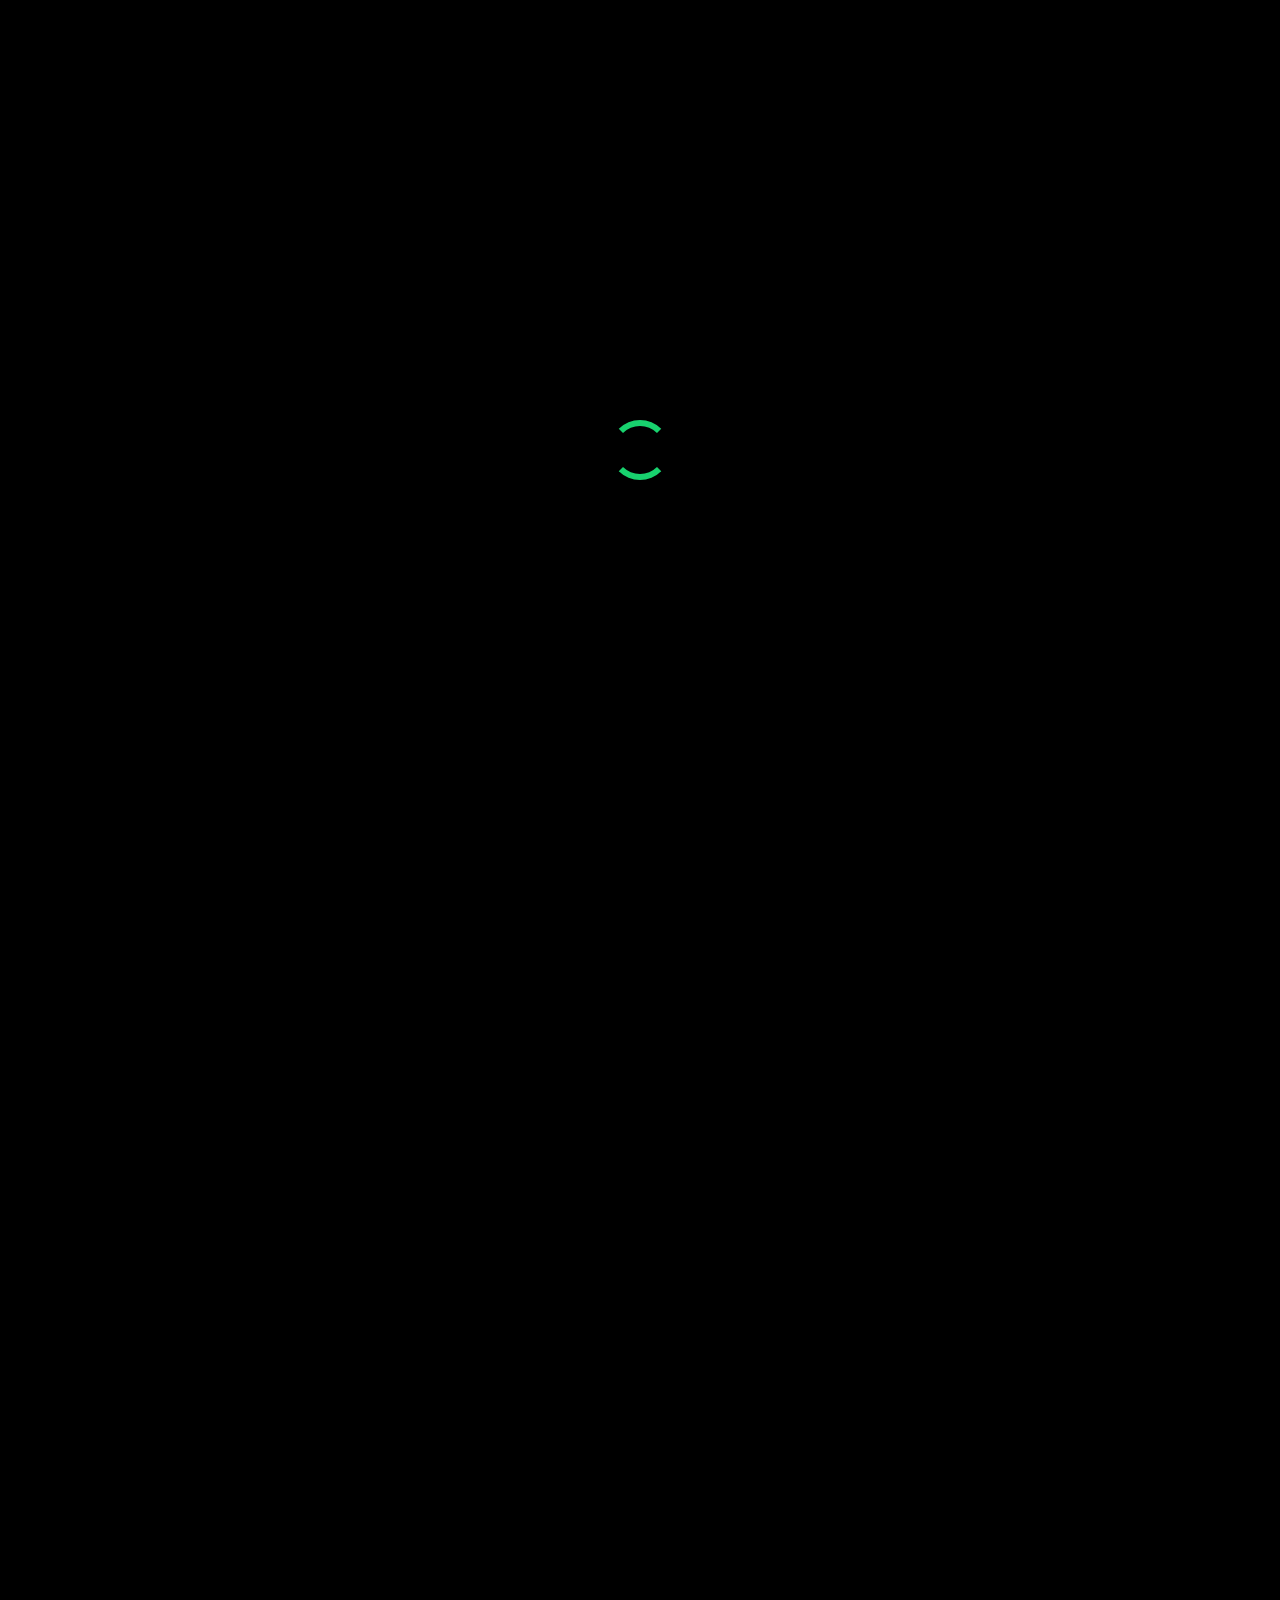
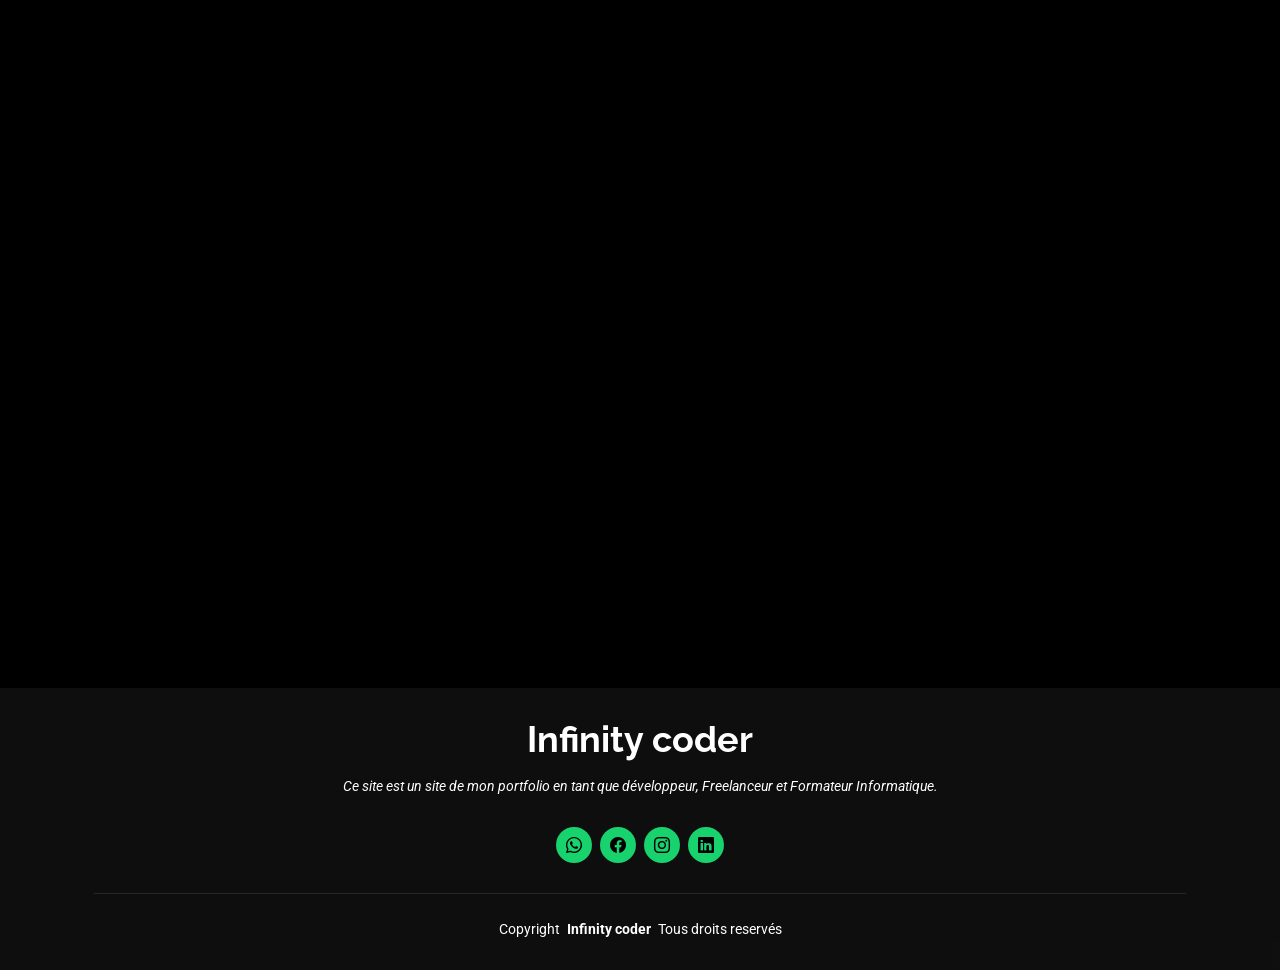
==== about.html @ 4c6d636e "my first commit" ====
<!DOCTYPE html>
<html lang="en">

<head>
  <meta charset="utf-8">
  <meta content="width=device-width, initial-scale=1.0" name="viewport">
  <title>Apropos - Balele Bienvenue portfolio</title>
  <meta name="description" content="">
  <meta name="keywords" content="">

  <!-- Favicons -->
  <link href="assets/img/logo_infinity.png" rel="icon">
  <link href="assets/img/apple-touch-icon.png" rel="apple-touch-icon">

  <!-- Fonts -->
  <link href="https://fonts.googleapis.com" rel="preconnect">
  <link href="https://fonts.gstatic.com" rel="preconnect" crossorigin>
  <link
    href="https://fonts.googleapis.com/css2?family=Roboto:ital,wght@0,100;0,300;0,400;0,500;0,700;0,900;1,100;1,300;1,400;1,500;1,700;1,900&family=Poppins:ital,wght@0,100;0,200;0,300;0,400;0,500;0,600;0,700;0,800;0,900;1,100;1,200;1,300;1,400;1,500;1,600;1,700;1,800;1,900&family=Raleway:ital,wght@0,100;0,200;0,300;0,400;0,500;0,600;0,700;0,800;0,900;1,100;1,200;1,300;1,400;1,500;1,600;1,700;1,800;1,900&display=swap"
    rel="stylesheet">

  <!-- Vendor CSS Files -->
  <link href="assets/vendor/bootstrap/css/bootstrap.min.css" rel="stylesheet">
  <link href="assets/vendor/bootstrap-icons/bootstrap-icons.css" rel="stylesheet">
  <link href="assets/vendor/aos/aos.css" rel="stylesheet">
  <link href="assets/vendor/swiper/swiper-bundle.min.css" rel="stylesheet">
  <link href="assets/vendor/glightbox/css/glightbox.min.css" rel="stylesheet">

  <!-- Main CSS File -->
  <link href="assets/css/main.css" rel="stylesheet">

  <!-- =======================================================
  * Template Name: Personal
  * Template URL: https://bootstrapmade.com/personal-free-resume-bootstrap-template/
  * Updated: Nov 04 2024 with Bootstrap v5.3.3
  * Author: BootstrapMade.com
  * License: https://bootstrapmade.com/license/
  ======================================================== -->
</head>

<body class="about-page">
  <header id="header" class="header d-flex align-items-center fixed-top">
    <div class="container-fluid container-xl position-relative d-flex align-items-center justify-content-between">
      <a href="index.html" class="logo d-flex align-items-center">
        <!-- Uncomment the line below if you also wish to use an image logo -->
        <!-- <img src="assets/img/logo.png" alt=""> -->
        <img src="assets/img/logo_infinity.png" alt="">
      </a>
      <nav id="navmenu" class="navmenu">
        <ul>
          <li><a href="index.html">Home</a></li>
          <li><a href="about.html" class="active">A propos-moi</a></li>
          <li><a href="resume.html">Mon CV</a></li>
          <li><a href="services.html">Services</a></li>
          <li><a href="contact.html">Contact</a></li>
        </ul>
        <i class="mobile-nav-toggle d-xl-none bi bi-list"></i>
      </nav>
    </div>
  </header>
  <main class="main">
    <!-- Page Title -->
    <div class="page-title" data-aos="fade">
      <div class="heading">
        <div class="container">
          <div class="row d-flex justify-content-center text-center">
            <div class="col-lg-8">
              <h1>A propos de moi</h1><br>
              <h1><span class="typed" data-typed-items="BAZIE BALELE BIENVENUE, Développeur Full-stack"></span><span
                  class="typed-cursor typed-cursor--blink"></span></h1>
              <p class="mb-0" style="text-align: justify;">Passionné par la technologie et la création
                d’applications
                performantes, je possède une
                solide expérience en
                développement web et mobile, maîtrisant tant le front-end que le back-end. Mon parcours m’a permis de
                travailler sur
                divers projets, allant des applications web interactives aux solutions mobiles intuitives, toujours avec
                une approche
                axée sur l’utilisateur et la qualité du code.</p>
            </div>
          </div>
        </div>
      </div>
      <nav class="breadcrumbs">
        <div class="container">
          <ol>
            <li><a href="index.html">Home</a></li>
            <li class="current">A propos-moi</li>
          </ol>
        </div>
      </nav>
    </div><!-- End Page Title -->
    <!-- About Section -->
    <section id="about" class="about section" style="padding-bottom: 0px;">
      <div class="container" data-aos="fade-up" data-aos-delay="100">
        <div class="row gy-4 justify-content-center">
          <div class="col-lg-4">
            <img src="assets/img/bienve.png" class="img-fluid zoom-out" alt="">
          </div>
          <div class="col-lg-8 content">
            <p class="fst-italic py-3">
              Je suis développeur avec 2 années d'expériences, diplomé, en programmation Informatique.
            </p>
            <div class="row">
              <div class="col-lg-6">
                <ul>
                  <li><i class="bi bi-chevron-right"></i> <strong>Date de naissance:</strong> <span>28 Sep 2000</span>
                  </li>
                  <li><i class="bi bi-chevron-right"></i> <strong>site:</strong> <span>www.infinitycoder.com</span></li>
                  <li><i class="bi bi-chevron-right"></i> <strong>Phone:</strong> <span>+226 54738460</span></li>
                  <li><i class="bi bi-chevron-right"></i> <strong>Ville:</strong> <span>Ouagadougou, Burkina Faso</span>
                  </li>
                </ul>
              </div>
              <div class="col-lg-6">
                <ul>
                  <li><i class="bi bi-chevron-right"></i> <strong>Age:</strong> <span>24 ans</span></li>
                  <li><i class="bi bi-chevron-right"></i> <strong>Degree:</strong> <span>Licence</span></li>
                  <li><i class="bi bi-chevron-right"></i> <strong>Email:</strong> <span>bienvenuebazie@gmail.com</span>
                  </li>
                  <li><i class="bi bi-chevron-right"></i> <strong>Freelance:</strong> <span>Disponible</span></li>
                </ul>
              </div>
            </div>
            <p class="py-3" style="text-align: justify;">
              En tant que développeur fullstack, je suis capable de gérer l’ensemble du cycle de développement d’un
              produit, de la
              conception au déploiement. Que ce soit pour une application mobile, une plateforme web complexe ou une API
              performante,
              je m’efforce d’allier créativité et rigueur technique pour offrir un produit final de qualité.
            </p>
          </div>
        </div>
      </div>
    </section><!-- /About Section -->
    <!-- Stats Section -->
    <section id="stats" class="stats section" style="padding-top:0px;">
      <div class="container" data-aos="fade-up" data-aos-delay="100" style="padding-top: 5px;">
        <div class="row gy-4">
          <div class="col-lg-3 col-md-6 d-flex flex-column align-items-center">
            <i class="bi bi-emoji-smile"></i>
            <div class="stats-item">
              <span data-purecounter-start="0" data-purecounter-end="232" data-purecounter-duration="1"
                class="purecounter"></span>
              <p>Satisfaction</p>
            </div>
          </div><!-- End Stats Item -->
          <div class="col-lg-3 col-md-6 d-flex flex-column align-items-center">
            <i class="bi bi-journal-richtext"></i>
            <div class="stats-item">
              <span data-purecounter-start="0" data-purecounter-end="15" data-purecounter-duration="1"
                class="purecounter"></span>
              <p>Projets entréprise</p>
            </div>
          </div><!-- End Stats Item -->
          <div class="col-lg-3 col-md-6 d-flex flex-column align-items-center">
            <i class="bi bi-journal-richtext"></i>
            <div class="stats-item">
              <span data-purecounter-start="0" data-purecounter-end="5" data-purecounter-duration="1"
                class="purecounter"></span>
              <p>Projets freelance</p>
            </div>
          </div><!-- End Stats Item -->
          <div class="col-lg-3 col-md-6 d-flex flex-column align-items-center">
            <i class="bi bi-people"></i>
            <div class="stats-item">
              <span data-purecounter-start="0" data-purecounter-end="128" data-purecounter-duration="1"
                class="purecounter"></span>
              <p>Suivie(s)</p>
            </div>
          </div><!-- End Stats Item -->
        </div>
      </div>
    </section><!-- /Stats Section -->
    <!-- Skills Section -->
    <section id="skills" class="skills section" style="padding-top: 5px; padding-top: 0px;">
      <!-- Section Title -->
      <div class="container section-title" data-aos="fade-up" style="padding-bottom: 25px;">
        <h2>Compétences</h2>
        <div><span>Mes</span> <span class="description-title">Compétences</span></div>
      </div><!-- End Section Title -->
      <div class="container" data-aos="fade-up" data-aos-delay="100">
        <div class="row skills-content skills-animation">
          <div class="col-lg-6">
            <div class="progress">
              <span class="skill"><span>HTML</span> <i class="val">100%</i></span>
              <div class="progress-bar-wrap">
                <div class="progress-bar" role="progressbar" aria-valuenow="100" aria-valuemin="0" aria-valuemax="100">
                </div>
              </div>
            </div><!-- End Skills Item -->
            <div class="progress">
              <span class="skill"><span>DART</span> <i class="val">100%</i></span>
              <div class="progress-bar-wrap">
                <div class="progress-bar" role="progressbar" aria-valuenow="100" aria-valuemin="0" aria-valuemax="100">
                </div>
              </div>
            </div><!-- End Skills Item -->
            <div class="progress">
              <span class="skill"><span>JavaScript</span> <i class="val">95%</i></span>
              <div class="progress-bar-wrap">
                <div class="progress-bar" role="progressbar" aria-valuenow="95" aria-valuemin="0" aria-valuemax="100">
                </div>
              </div>
            </div><!-- End Skills Item -->
            <div class="progress">
              <span class="skill"><span>CSS</span> <i class="val">90%</i></span>
              <div class="progress-bar-wrap">
                <div class="progress-bar" role="progressbar" aria-valuenow="90" aria-valuemin="0" aria-valuemax="100">
                </div>
              </div>
            </div><!-- End Skills Item -->
            <div class="progress">
              <span class="skill"><span>PHP</span> <i class="val">80%</i></span>
              <div class="progress-bar-wrap">
                <div class="progress-bar" role="progressbar" aria-valuenow="80" aria-valuemin="0" aria-valuemax="100">
                </div>
              </div>
            </div><!-- End Skills Item -->
          </div>
          <div class="col-lg-6">
            <div class="progress">
              <span class="skill"><span>Flutter</span> <i class="val">100%</i></span>
              <div class="progress-bar-wrap">
                <div class="progress-bar" role="progressbar" aria-valuenow="100" aria-valuemin="0" aria-valuemax="100">
                </div>
              </div>
            </div><!-- End Skills Item -->
            <div class="progress">
              <span class="skill"><span>Laravel</span> <i class="val">85%</i></span>
              <div class="progress-bar-wrap">
                <div class="progress-bar" role="progressbar" aria-valuenow="85" aria-valuemin="0" aria-valuemax="100">
                </div>
              </div>
            </div><!-- End Skills Item -->
            <div class="progress">
              <span class="skill"><span>Angular</span> <i class="val">75%</i></span>
              <div class="progress-bar-wrap">
                <div class="progress-bar" role="progressbar" aria-valuenow="75" aria-valuemin="0" aria-valuemax="100">
                </div>
              </div>
            </div><!-- End Skills Item -->
            <div class="progress">
              <span class="skill"><span>Node js</span> <i class="val">65%</i></span>
              <div class="progress-bar-wrap">
                <div class="progress-bar" role="progressbar" aria-valuenow="65" aria-valuemin="0" aria-valuemax="100">
                </div>
              </div>
            </div><!-- End Skills Item -->
            <div class="progress">
              <span class="skill"><span>Vue js</span> <i class="val">50%</i></span>
              <div class="progress-bar-wrap">
                <div class="progress-bar" role="progressbar" aria-valuenow="50" aria-valuemin="0" aria-valuemax="100">
                </div>
              </div>
            </div><!-- End Skills Item -->
          </div>
        </div>
      </div>
    </section><!-- /Skills Section -->
    <!-- Interests Section -->
    <section id="interests" class="interests section" style="padding-top: 0px;">
      <!-- Section Title -->
      <div class="container section-title" data-aos="fade-up" style="padding-bottom: 20px;">
        <h2>Vision</h2>
        <div><span>Je suis</span> <span class="description-title">interessé par</span></div>
      </div><!-- End Section Title -->
      <div class="container">
        <div class="row gy-4">
          <div class="col-lg-3 col-md-4" data-aos="fade-up" data-aos-delay="100">
            <div class="features-item">
              <img src="assets/img/reactnative.png" alt="" class="img-fluid" style="width: 55px; padding-right: 10px;">
              <h3><a href="" class="stretched-link">React native</a></h3>
            </div>
          </div><!-- End Feature Item -->
          <div class="col-lg-3 col-md-4" data-aos="fade-up" data-aos-delay="200">
            <div class="features-item">
              <img src="assets/img/Springboot.png" alt="" class="img-fluid" style="width: 30px; padding-right: 10px;">
              <h3><a href="" class="stretched-link">Spring boot</a></h3>
            </div>
          </div><!-- End Feature Item -->

          <div class="col-lg-3 col-md-4" data-aos="fade-up" data-aos-delay="300">
            <div class="features-item">
              <img src="assets/img/switf.png" alt="" class="img-fluid" style="width: 30px; padding-right: 10px;">
              <h3><a href="" class="stretched-link">Switf</a></h3>
            </div>
          </div><!-- End Feature Item -->

          <div class="col-lg-3 col-md-4" data-aos="fade-up" data-aos-delay="200">
            <div class="features-item">
              <img src="assets/img/kotlin.png" alt="" class="img-fluid" style="width: 30px; padding-right: 10px;">
              <h3><a href="" class="stretched-link">Kotlin</a></h3>
            </div>
          </div><!-- End Feature Item -->

        </div>
      </div>
    </section>
    <section id="interests" class="interests section" style="padding-top: 0px;">
      <!-- Section Title -->
      <div class="container section-title" data-aos="fade-up" style="padding-bottom: 20px;">
        <h2>Certificats</h2>
        <div><span>Mes</span> <span class="description-title">Certifications</span></div>
      </div><!-- End Section Title -->
      <div class="container">
        <div class="row gy-4">
          <div class="col-lg-3 col-md-4" data-aos="fade-up" data-aos-delay="100">
            <div class="features-item">
              <img src="assets/img/javascript.png" alt="" class="img-fluid">
            </div>
          </div><!-- End Feature Item -->
          <div class="col-lg-3 col-md-4" data-aos="fade-up" data-aos-delay="200">
            <div class="features-item">
              <img src="assets/img/php.png" alt="" class="img-fluid">
            </div>
          </div><!-- End Feature Item -->

          <div class="col-lg-3 col-md-4" data-aos="fade-up" data-aos-delay="300">
            <div class="features-item">
              <img src="assets/img/rescon.png" alt="" class="img-fluid">
            </div>
          </div><!-- End Feature Item -->

          <div class="col-lg-3 col-md-4" data-aos="fade-up" data-aos-delay="200">
            <div class="features-item">
              <img src="assets/img/c.png" alt="" class="img-fluid">
            </div>
          </div><!-- End Feature Item -->

          <div class="col-lg-3 col-md-4" data-aos="fade-up" data-aos-delay="300">
            <div class="features-item">
              <img src="assets/img/html.png" alt="" class="img-fluid">
            </div>
          </div><!-- End Feature Item -->

          <div class="col-lg-3 col-md-4" data-aos="fade-up" data-aos-delay="200">
            <div class="features-item">
              <img src="assets/img/css.png" alt="" class="img-fluid">
            </div>
          </div><!-- End Feature Item -->
          <div class="col-lg-3 col-md-4" data-aos="fade-up" data-aos-delay="200">
            <div class="features-item">
              <img src="assets/img/reactredux.png" alt="" class="img-fluid">
            </div>
          </div><!-- End Feature Item -->
        </div>
      </div>
    </section>
  </main>

  <footer id="footer" class="footer dark-background">
    <div class="container">
      <h3 class="sitename">Infinity coder</h3>
      <p>Ce site est un site de mon portfolio en tant que développeur, Freelanceur et Formateur Informatique.</p>
      <div class="social-links d-flex justify-content-center">
        <a href="https://wa.me/54738460" target="_blank"><i class="bi bi-whatsapp"></i></a>
        <a href="https://www.facebook.com/BAZIE Balélé Bienvenue" target="_blank"><i class="bi bi-facebook"></i></a>
        <a href=""><i class="bi bi-instagram"></i></a>
        <a href=""><i class="bi bi-linkedin"></i></a>
      </div>
      <div class="container">
        <div class="copyright">
          <span>Copyright</span> <strong class="px-1 sitename">Infinity coder</strong> <span>Tous droits reservés</span>
        </div>
      </div>
    </div>
  </footer>

  <!-- Scroll Top -->
  <a href="#" id="scroll-top" class="scroll-top d-flex align-items-center justify-content-center"><i
      class="bi bi-arrow-up-short"></i></a>

  <!-- Preloader -->
  <div id="preloader"></div>

  <!-- Vendor JS Files -->
  <script src="assets/vendor/bootstrap/js/bootstrap.bundle.min.js"></script>
  <script src="assets/vendor/php-email-form/validate.js"></script>
  <script src="assets/vendor/aos/aos.js"></script>
  <script src="assets/vendor/typed.js/typed.umd.js"></script>
  <script src="assets/vendor/purecounter/purecounter_vanilla.js"></script>
  <script src="assets/vendor/waypoints/noframework.waypoints.js"></script>
  <script src="assets/vendor/swiper/swiper-bundle.min.js"></script>
  <script src="assets/vendor/glightbox/js/glightbox.min.js"></script>
  <script src="assets/vendor/imagesloaded/imagesloaded.pkgd.min.js"></script>
  <script src="assets/vendor/isotope-layout/isotope.pkgd.min.js"></script>

  <!-- Main JS File -->
  <script src="assets/js/main.js"></script>

</body>

</html>
---- assets/css/main.css ----
/**
* Template Name: Personal
* Template URL: https://bootstrapmade.com/personal-free-resume-bootstrap-template/
* Updated: Nov 04 2024 with Bootstrap v5.3.3
* Author: BootstrapMade.com
* License: https://bootstrapmade.com/license/
*/

/*--------------------------------------------------------------
# Font & Color Variables
# Help: https://bootstrapmade.com/color-system/
--------------------------------------------------------------*/
/* Fonts */
:root {
  --default-font: "Roboto", system-ui, -apple-system, "Segoe UI", Roboto, "Helvetica Neue", Arial, "Noto Sans", "Liberation Sans", sans-serif, "Apple Color Emoji", "Segoe UI Emoji", "Segoe UI Symbol", "Noto Color Emoji";
  --heading-font: "Raleway", sans-serif;
  --nav-font: "Poppins", sans-serif;
}

/* Global Colors - The following color variables are used throughout the website. Updating them here will change the color scheme of the entire website */
:root {
  --background-color: #000000;
  /* Background color for the entire website, including individual sections */
  --default-color: #fafafa;
  /* Default color used for the majority of the text content across the entire website */
  --heading-color: #ffffff;
  /* Color for headings, subheadings and title throughout the website */
  --accent-color: #18d26e;
  /* Accent color that represents your brand on the website. It's used for buttons, links, and other elements that need to stand out */
  --surface-color: #1a1a1a;
  /* The surface color is used as a background of boxed elements within sections, such as cards, icon boxes, or other elements that require a visual separation from the global background. */
  --contrast-color: #000000;
  /* Contrast color for text, ensuring readability against backgrounds of accent, heading, or default colors. */
}

/* Nav Menu Colors - The following color variables are used specifically for the navigation menu. They are separate from the global colors to allow for more customization options */
:root {
  --nav-color: #fafafa;
  /* The default color of the main navmenu links */
  --nav-hover-color: #18d26e;
  /* Applied to main navmenu links when they are hovered over or active */
  --nav-mobile-background-color: #1a1a1a;
  /* Used as the background color for mobile navigation menu */
  --nav-dropdown-background-color: #1a1a1a;
  /* Used as the background color for dropdown items that appear when hovering over primary navigation items */
  --nav-dropdown-color: #fafafa;
  /* Used for navigation links of the dropdown items in the navigation menu. */
  --nav-dropdown-hover-color: #18d26e;
  /* Similar to --nav-hover-color, this color is applied to dropdown navigation links when they are hovered over. */
}

/* Color Presets - These classes override global colors when applied to any section or element, providing reuse of the sam color scheme. */

.light-background {
  --background-color: #1a1a1a;
  --surface-color: #343434;
}

.dark-background {
  --background-color: rgba(15, 15, 15, 0.975);
  --default-color: #ffffff;
  --heading-color: #ffffff;
  --surface-color: #292929f9;
  --contrast-color: #000000;
}

/* Smooth scroll */
:root {
  scroll-behavior: smooth;
}

/*--------------------------------------------------------------
# General Styling & Shared Classes
--------------------------------------------------------------*/
body {
  color: var(--default-color);
  background-color: var(--background-color);
  font-family: var(--default-font);
}

a {
  color: var(--accent-color);
  text-decoration: none;
  transition: 0.3s;
}

a:hover {
  color: color-mix(in srgb, var(--accent-color), transparent 25%);
  text-decoration: none;
}

h1,
h2,
h3,
h4,
h5,
h6 {
  color: var(--heading-color);
  font-family: var(--heading-font);
}

/* PHP Email Form Messages
------------------------------*/
.php-email-form .error-message {
  display: none;
  background: #df1529;
  color: #ffffff;
  text-align: left;
  padding: 15px;
  margin-bottom: 24px;
  font-weight: 600;
}

.php-email-form .sent-message {
  display: none;
  color: #ffffff;
  background: #059652;
  text-align: center;
  padding: 15px;
  margin-bottom: 24px;
  font-weight: 600;
}

.php-email-form .loading {
  display: none;
  background: var(--surface-color);
  text-align: center;
  padding: 15px;
  margin-bottom: 24px;
}

.php-email-form .loading:before {
  content: "";
  display: inline-block;
  border-radius: 50%;
  width: 24px;
  height: 24px;
  margin: 0 10px -6px 0;
  border: 3px solid var(--accent-color);
  border-top-color: var(--surface-color);
  animation: php-email-form-loading 1s linear infinite;
}

@keyframes php-email-form-loading {
  0% {
    transform: rotate(0deg);
  }

  100% {
    transform: rotate(360deg);
  }
}

/*--------------------------------------------------------------
# Global Header
--------------------------------------------------------------*/
.header {
  --background-color: rgba(0, 0, 0, 0);
  color: var(--default-color);
  background-color: var(--background-color);
  padding: 15px 0;
  transition: all 0.5s;
  z-index: 997;
}

.header .logo {
  line-height: 1;
}

.header .logo img {
  max-height: 90px;
  width: 180px;
}

.header .logo h1 {
  font-size: 30px;
  margin: 0;
  font-weight: 700;
  color: var(--heading-color);
}

.scrolled .header {
  box-shadow: 0px 0 18px rgba(0, 0, 0, 0.1);
}

/* Global Header on Scroll
------------------------------*/
.scrolled .header {
  --background-color: rgba(0, 0, 0, 0.8);
}

/*--------------------------------------------------------------
# Navigation Menu
--------------------------------------------------------------*/
/* Desktop Navigation */
@media (min-width: 1200px) {
  .navmenu {
    padding: 0;
  }

  .navmenu ul {
    margin: 0;
    padding: 0;
    display: flex;
    list-style: none;
    align-items: center;
  }

  .navmenu li {
    position: relative;
  }

  .navmenu>ul>li {
    white-space: nowrap;
    padding: 15px 14px;
  }

  .navmenu>ul>li:last-child {
    padding-right: 0;
  }

  .navmenu a,
  .navmenu a:focus {
    color: var(--nav-color);
    font-size: 15px;
    padding: 0 2px;
    font-family: var(--nav-font);
    font-weight: 400;
    display: flex;
    align-items: center;
    justify-content: space-between;
    white-space: nowrap;
    transition: 0.3s;
    position: relative;
  }

  .navmenu a i,
  .navmenu a:focus i {
    font-size: 12px;
    line-height: 0;
    margin-left: 5px;
    transition: 0.3s;
  }

  .navmenu>ul>li>a:before {
    content: "";
    position: absolute;
    height: 2px;
    bottom: -6px;
    left: 0;
    background-color: var(--nav-hover-color);
    visibility: hidden;
    width: 0px;
    transition: all 0.3s ease-in-out 0s;
  }

  .navmenu a:hover:before,
  .navmenu li:hover>a:before,
  .navmenu .active:before {
    visibility: visible;
    width: 25px;
  }

  .navmenu li:hover>a,
  .navmenu .active,
  .navmenu .active:focus {
    color: var(--nav-hover-color);
  }

  .navmenu .dropdown ul {
    margin: 0;
    padding: 10px 0;
    background: var(--nav-dropdown-background-color);
    display: block;
    position: absolute;
    visibility: hidden;
    left: 14px;
    top: 130%;
    opacity: 0;
    transition: 0.3s;
    border-radius: 4px;
    z-index: 99;
    box-shadow: 0px 0px 30px rgba(0, 0, 0, 0.1);
  }

  .navmenu .dropdown ul li {
    min-width: 200px;
  }

  .navmenu .dropdown ul a {
    padding: 10px 20px;
    font-size: 15px;
    text-transform: none;
    color: var(--nav-dropdown-color);
  }

  .navmenu .dropdown ul a i {
    font-size: 12px;
  }

  .navmenu .dropdown ul a:hover,
  .navmenu .dropdown ul .active:hover,
  .navmenu .dropdown ul li:hover>a {
    color: var(--nav-dropdown-hover-color);
  }

  .navmenu .dropdown:hover>ul {
    opacity: 1;
    top: 100%;
    visibility: visible;
  }

  .navmenu .dropdown .dropdown ul {
    top: 0;
    left: -90%;
    visibility: hidden;
  }

  .navmenu .dropdown .dropdown:hover>ul {
    opacity: 1;
    top: 0;
    left: -100%;
    visibility: visible;
  }
}

/* Mobile Navigation */
@media (max-width: 1199px) {
  .mobile-nav-toggle {
    color: var(--nav-color);
    font-size: 28px;
    line-height: 0;
    margin-right: 10px;
    cursor: pointer;
    transition: color 0.3s;
  }

  .navmenu {
    padding: 0;
    z-index: 9997;
  }

  .navmenu ul {
    display: none;
    list-style: none;
    position: absolute;
    inset: 60px 20px 20px 20px;
    padding: 10px 0;
    margin: 0;
    border-radius: 6px;
    background-color: var(--nav-mobile-background-color);
    border: 1px solid color-mix(in srgb, var(--default-color), transparent 90%);
    box-shadow: none;
    overflow-y: auto;
    transition: 0.3s;
    z-index: 9998;
  }

  .navmenu a,
  .navmenu a:focus {
    color: var(--nav-dropdown-color);
    padding: 10px 20px;
    font-family: var(--nav-font);
    font-size: 17px;
    font-weight: 500;
    display: flex;
    align-items: center;
    justify-content: space-between;
    white-space: nowrap;
    transition: 0.3s;
  }

  .navmenu a i,
  .navmenu a:focus i {
    font-size: 12px;
    line-height: 0;
    margin-left: 5px;
    width: 30px;
    height: 30px;
    display: flex;
    align-items: center;
    justify-content: center;
    border-radius: 50%;
    transition: 0.3s;
    background-color: color-mix(in srgb, var(--accent-color), transparent 90%);
  }

  .navmenu a i:hover,
  .navmenu a:focus i:hover {
    background-color: var(--accent-color);
    color: var(--contrast-color);
  }

  .navmenu a:hover,
  .navmenu .active,
  .navmenu .active:focus {
    color: var(--nav-dropdown-hover-color);
  }

  .navmenu .active i,
  .navmenu .active:focus i {
    background-color: var(--accent-color);
    color: var(--contrast-color);
    transform: rotate(180deg);
  }

  .navmenu .dropdown ul {
    position: static;
    display: none;
    z-index: 99;
    padding: 10px 0;
    margin: 10px 20px;
    background-color: var(--nav-dropdown-background-color);
    transition: all 0.5s ease-in-out;
  }

  .navmenu .dropdown ul ul {
    background-color: rgba(33, 37, 41, 0.1);
  }

  .navmenu .dropdown>.dropdown-active {
    display: block;
    background-color: rgba(33, 37, 41, 0.03);
  }

  .mobile-nav-active {
    overflow: hidden;
  }

  .mobile-nav-active .mobile-nav-toggle {
    color: #fff;
    position: absolute;
    font-size: 32px;
    top: 15px;
    right: 15px;
    margin-right: 0;
    z-index: 9999;
  }

  .mobile-nav-active .navmenu {
    position: fixed;
    overflow: hidden;
    inset: 0;
    background: rgba(33, 37, 41, 0.8);
    transition: 0.3s;
  }

  .mobile-nav-active .navmenu>ul {
    display: block;
  }
}

/*--------------------------------------------------------------
# Global Footer
--------------------------------------------------------------*/
.footer {
  color: var(--default-color);
  background-color: var(--background-color);
  font-size: 14px;
  text-align: center;
  padding: 30px 0;
  position: relative;
}

.footer h3 {
  font-size: 36px;
  font-weight: 700;
  position: relative;
  padding: 0;
  margin: 0 0 15px 0;
}

.footer p {
  font-size: 15;
  font-style: italic;
  padding: 0;
  margin: 0 0 30px 0;
}

.footer .social-links {
  margin: 0 0 30px 0;
}

.footer .social-links a {
  font-size: 16px;
  display: flex;
  align-items: center;
  justify-content: center;
  background: var(--accent-color);
  color: var(--contrast-color);
  line-height: 1;
  margin: 0 4px;
  border-radius: 50%;
  text-align: center;
  width: 36px;
  height: 36px;
  transition: 0.3s;
}

.footer .social-links a:hover {
  background: color-mix(in srgb, var(--accent-color), transparent 20%);
  text-decoration: none;
}

.footer .copyright {
  padding-top: 25px;
  border-top: 1px solid color-mix(in srgb, var(--default-color), transparent 90%);
}

.footer .credits {
  font-size: 13px;
  padding-top: 5px;
}

/*--------------------------------------------------------------
# Preloader
--------------------------------------------------------------*/
#preloader {
  position: fixed;
  inset: 0;
  z-index: 999999;
  overflow: hidden;
  background: var(--background-color);
  transition: all 0.6s ease-out;
}

#preloader:before {
  content: "";
  position: fixed;
  top: calc(50% - 30px);
  left: calc(50% - 30px);
  border: 6px solid #ffffff;
  border-color: var(--accent-color) transparent var(--accent-color) transparent;
  border-radius: 50%;
  width: 60px;
  height: 60px;
  animation: animate-preloader 1.5s linear infinite;
}

@keyframes animate-preloader {
  0% {
    transform: rotate(0deg);
  }

  100% {
    transform: rotate(360deg);
  }
}

/*--------------------------------------------------------------
# Scroll Top Button
--------------------------------------------------------------*/
.scroll-top {
  position: fixed;
  visibility: hidden;
  opacity: 0;
  right: 15px;
  bottom: -15px;
  z-index: 99999;
  background-color: var(--accent-color);
  width: 44px;
  height: 44px;
  border-radius: 50px;
  transition: all 0.4s;
}

.scroll-top i {
  font-size: 24px;
  color: var(--contrast-color);
  line-height: 0;
}

.scroll-top:hover {
  background-color: color-mix(in srgb, var(--accent-color), transparent 20%);
  color: var(--contrast-color);
}

.scroll-top.active {
  visibility: visible;
  opacity: 1;
  bottom: 15px;
}

/*--------------------------------------------------------------
# Disable aos animation delay on mobile devices
--------------------------------------------------------------*/
@media screen and (max-width: 768px) {
  [data-aos-delay] {
    transition-delay: 0 !important;
  }
}

/*--------------------------------------------------------------
# Global Page Titles & Breadcrumbs
--------------------------------------------------------------*/
.page-title {
  color: var(--default-color);
  background-color: var(--background-color);
  position: relative;
}

.page-title .heading {
  padding: 160px 0 80px 0;
  border-top: 1px solid color-mix(in srgb, var(--default-color), transparent 90%);
}

.page-title .heading h1 {
  font-size: 38px;
  font-weight: 700;
}

.page-title nav {
  background-color: color-mix(in srgb, var(--default-color), transparent 90%);
  padding: 20px 0;
}

.page-title nav ol {
  display: flex;
  flex-wrap: wrap;
  list-style: none;
  margin: 0;
  font-size: 16px;
  font-weight: 600;
}

.page-title nav ol li+li {
  padding-left: 10px;
}

.page-title nav ol li+li::before {
  content: "/";
  display: inline-block;
  padding-right: 10px;
  color: color-mix(in srgb, var(--default-color), transparent 70%);
}

/*--------------------------------------------------------------
# Global Sections
--------------------------------------------------------------*/
section,
.section {
  color: var(--default-color);
  background-color: var(--background-color);
  padding: 60px 0;
  scroll-margin-top: 100px;
  overflow: clip;
}

@media (max-width: 1199px) {

  section,
  .section {
    scroll-margin-top: 66px;
  }
}

/*--------------------------------------------------------------
# Global Section Titles
--------------------------------------------------------------*/
.section-title {
  padding-bottom: 60px;
  position: relative;
}

.section-title h2 {
  font-size: 14px;
  font-weight: 500;
  padding: 0;
  line-height: 1px;
  margin: 0;
  letter-spacing: 1.5px;
  text-transform: uppercase;
  color: color-mix(in srgb, var(--default-color), transparent 50%);
  position: relative;
}

.section-title h2::after {
  content: "";
  width: 120px;
  height: 1px;
  display: inline-block;
  background: var(--accent-color);
  margin: 4px 10px;
}

.section-title div {
  color: var(--heading-color);
  margin: 0;
  margin: 0;
  font-size: 28px;
  font-weight: 700;
  text-transform: uppercase;
  font-family: var(--heading-font);
}

/*--------------------------------------------------------------
# Hero Section
--------------------------------------------------------------*/
.hero {
  width: 100%;
  min-height: 100vh;
  position: relative;
  padding: 80px 0;
  display: flex;
  align-items: center;
  justify-content: center;
}

.hero img {
  position: absolute;
  inset: 0;
  display: block;
  width: 100%;
  height: 100%;
  object-fit: cover;
  z-index: 1;
}

.hero .container {
  position: relative;
  z-index: 3;
}

.hero h2 {
  margin: 0;
  font-size: 64px;
  font-weight: 700;

}

.hero p {
  margin: 5px 0 0 0;
  font-size: 26px;
}

.hero p span {
  letter-spacing: 1px;
  border-bottom: 2px solid var(--accent-color);
}

.hero .social-links {
  margin-top: 25px;
}

.hero .social-links a {
  background-color: color-mix(in srgb, var(--default-color), transparent 90%);
  color: var(--default-color);
  font-size: 14px;
  width: 40px;
  height: 40px;
  border-radius: 50px;
  display: inline-flex;
  align-items: center;
  justify-content: center;
  margin-right: 20px;
  transition: 0.3s;
}

.hero .social-links a:hover {
  background-color: var(--accent-color);
}

@media (max-width: 768px) {
  .hero h2 {
    font-size: 32px;
  }

  .hero p {
    font-size: 20px;
  }
}

/*--------------------------------------------------------------
# About Section
--------------------------------------------------------------*/
.about .content h2 {
  font-weight: 700;
  font-size: 24px;
}

.about .content ul {
  list-style: none;
  padding: 0;
}

.about .content ul li {
  margin-bottom: 20px;
  display: flex;
  align-items: center;
}

.about .content ul strong {
  margin-right: 10px;
}

.about .content ul i {
  font-size: 16px;
  margin-right: 5px;
  color: var(--accent-color);
  line-height: 0;
}

/*--------------------------------------------------------------
# Stats Section
--------------------------------------------------------------*/
.stats i {
  background-color: var(--surface-color);
  color: var(--accent-color);
  box-shadow: 0px 2px 25px rgba(0, 0, 0, 0.1);
  width: 54px;
  height: 54px;
  font-size: 24px;
  border-radius: 50px;
  border: 2px solid var(--background-color);
  display: inline-flex;
  align-items: center;
  justify-content: center;
  position: relative;
  z-index: 1;
}

.stats .stats-item {
  background-color: var(--surface-color);
  margin-top: -27px;
  padding: 30px 30px 25px 30px;
  width: 100%;
  position: relative;
  text-align: center;
  box-shadow: 0px 2px 35px rgba(0, 0, 0, 0.1);
  border-radius: 4px;
  z-index: 0;
}

.stats .stats-item span {
  font-size: 36px;
  display: block;
  font-weight: 700;
  color: color-mix(in srgb, var(--default-color), transparent 20%);
}

.stats .stats-item p {
  padding: 0;
  margin: 0;
  font-family: var(--heading-font);
  font-size: 16px;
}

/*--------------------------------------------------------------
# Skills Section
--------------------------------------------------------------*/
.skills .progress {
  height: 60px;
  display: block;
  background: none;
  border-radius: 0;
}

.skills .progress .skill {
  color: var(--heading-color);
  padding: 0;
  margin: 0 0 6px 0;
  text-transform: uppercase;
  display: block;
  font-weight: 600;
  font-family: var(--heading-font);
}

.skills .progress .skill .val {
  float: right;
  font-style: normal;
}

.skills .progress-bar-wrap {
  background: color-mix(in srgb, var(--default-color), transparent 90%);
  height: 10px;
}

.skills .progress-bar {
  width: 1px;
  height: 10px;
  transition: 0.9s;
  background-color: var(--accent-color);
}

/*--------------------------------------------------------------
# Interests Section
--------------------------------------------------------------*/
.interests .features-item {
  background-color: var(--surface-color);
  display: flex;
  align-items: center;
  padding: 20px;
  transition: 0.3s;
  border: 1px solid color-mix(in srgb, var(--default-color), transparent 90%);
  position: relative;
}

.interests .features-item i {
  font-size: 32px;
  padding-right: 10px;
  line-height: 0;
}

.interests .features-item h3 {
  font-weight: 700;
  margin: 0;
  padding: 0;
  line-height: 1;
  font-size: 16px;
}

.interests .features-item h3 a {
  color: var(--heading-color);
  transition: 0.3s;
}

.interests .features-item:hover {
  border-color: var(--accent-color);
}

.interests .features-item:hover h3 a {
  color: var(--accent-color);
}

/*--------------------------------------------------------------
# Testimonials Section
--------------------------------------------------------------*/
.testimonials .testimonials-carousel,
.testimonials .testimonials-slider {
  overflow: hidden;
}

.testimonials .testimonial-item {
  box-sizing: content-box;
  min-height: 320px;
}

.testimonials .testimonial-item .testimonial-img {
  width: 90px;
  border-radius: 50%;
  margin: -40px 0 0 40px;
  position: relative;
  z-index: 2;
  border: 6px solid var(--background-color);
}

.testimonials .testimonial-item h3 {
  font-size: 18px;
  font-weight: bold;
  margin: 10px 0 5px 45px;
}

.testimonials .testimonial-item h4 {
  font-size: 14px;
  color: color-mix(in srgb, var(--default-color), transparent 20%);
  margin: 0 0 0 45px;
}

.testimonials .testimonial-item .quote-icon-left,
.testimonials .testimonial-item .quote-icon-right {
  color: color-mix(in srgb, var(--accent-color), transparent 50%);
  font-size: 26px;
  line-height: 0;
}

.testimonials .testimonial-item .quote-icon-left {
  display: inline-block;
  left: -5px;
  position: relative;
}

.testimonials .testimonial-item .quote-icon-right {
  display: inline-block;
  right: -5px;
  position: relative;
  top: 10px;
  transform: scale(-1, -1);
}

.testimonials .testimonial-item p {
  font-style: italic;
  margin: 0 15px 0 15px;
  padding: 20px 20px 60px 20px;
  background: var(--surface-color);
  border-radius: 6px;
  position: relative;
  z-index: 1;
}

.testimonials .swiper-wrapper {
  height: auto;
}

.testimonials .swiper-pagination {
  margin-top: 20px;
  position: relative;
}

.testimonials .swiper-pagination .swiper-pagination-bullet {
  width: 12px;
  height: 12px;
  background-color: var(--background-color);
  opacity: 1;
  border: 1px solid var(--accent-color);
}

.testimonials .swiper-pagination .swiper-pagination-bullet-active {
  background-color: var(--accent-color);
}

/*--------------------------------------------------------------
# Resume Section
--------------------------------------------------------------*/
.resume .resume-title {
  color: var(--heading-color);
  font-size: 26px;
  font-weight: 700;
  margin-top: 20px;
  margin-bottom: 20px;
}

.resume .resume-item {
  padding: 0 0 20px 20px;
  margin-top: -2px;
  border-left: 2px solid var(--accent-color);
  position: relative;
}

.resume .resume-item h4 {
  line-height: 18px;
  font-size: 18px;
  font-weight: 600;
  text-transform: uppercase;
  color: color-mix(in srgb, var(--default-color), transparent 20%);
  margin-bottom: 10px;
}

.resume .resume-item h5 {
  font-size: 16px;
  padding: 5px 15px;
  display: inline-block;
  font-weight: 600;
  margin-bottom: 10px;
}

.resume .resume-item ul {
  padding-left: 20px;
}

.resume .resume-item ul li {
  padding-bottom: 10px;
}

.resume .resume-item:last-child {
  padding-bottom: 0;
}

.resume .resume-item::before {
  content: "";
  position: absolute;
  width: 16px;
  height: 16px;
  border-radius: 50px;
  left: -9px;
  top: 0;
  background: var(--background-color);
  border: 2px solid var(--accent-color);
}

/*--------------------------------------------------------------
# Services Section
--------------------------------------------------------------*/
.services .service-item {
  background-color: var(--surface-color);
  text-align: center;
  padding: 80px 20px;
  transition: all ease-in-out 0.3s;
  height: 100%;
}

.services .service-item .icon {
  margin: 0 auto;
  width: 64px;
  height: 64px;
  background: var(--accent-color);
  border-radius: 4px;
  display: flex;
  align-items: center;
  justify-content: center;
  margin-bottom: 20px;
  transition: 0.3s;
  transform-style: preserve-3d;
}

.services .service-item .icon i {
  color: var(--contrast-color);
  font-size: 28px;
  transition: ease-in-out 0.3s;
}

.services .service-item .icon::before {
  position: absolute;
  content: "";
  left: -8px;
  top: -8px;
  height: 100%;
  width: 100%;
  background: color-mix(in srgb, var(--accent-color), transparent 80%);
  border-radius: 5px;
  transition: all 0.3s ease-out 0s;
  transform: translateZ(-1px);
}

.services .service-item h3 {
  font-weight: 700;
  margin: 10px 0 15px 0;
  font-size: 22px;
}

.services .service-item p {
  line-height: 24px;
  font-size: 14px;
  margin-bottom: 0;
}

.services .service-item:hover {
  background: var(--accent-color);
  border-color: var(--accent-color);
}

.services .service-item:hover .icon {
  background: var(--surface-color);
}

.services .service-item:hover .icon i {
  color: var(--accent-color);
}

.services .service-item:hover .icon::before {
  background: color-mix(in srgb, var(--background-color), transparent 70%);
}

.services .service-item:hover h3,
.services .service-item:hover p {
  color: var(--contrast-color);
}

/*--------------------------------------------------------------
# Service Details Section
--------------------------------------------------------------*/
.service-details .services-list {
  background-color: var(--surface-color);
  padding: 10px 30px;
  border: 1px solid color-mix(in srgb, var(--default-color), transparent 90%);
  margin-bottom: 20px;
}

.service-details .services-list a {
  display: block;
  line-height: 1;
  padding: 8px 0 8px 15px;
  border-left: 3px solid color-mix(in srgb, var(--default-color), transparent 70%);
  margin: 20px 0;
  color: color-mix(in srgb, var(--default-color), transparent 20%);
  transition: 0.3s;
}

.service-details .services-list a.active {
  color: var(--heading-color);
  font-weight: 700;
  border-color: var(--accent-color);
}

.service-details .services-list a:hover {
  border-color: var(--accent-color);
}

.service-details .services-img {
  margin-bottom: 20px;
}

.service-details h3 {
  font-size: 26px;
  font-weight: 700;
}

.service-details h4 {
  font-size: 20px;
  font-weight: 700;
}

.service-details p {
  font-size: 15px;
}

.service-details ul {
  list-style: none;
  padding: 0;
  font-size: 15px;
}

.service-details ul li {
  padding: 5px 0;
  display: flex;
  align-items: center;
}

.service-details ul i {
  font-size: 20px;
  margin-right: 8px;
  color: var(--accent-color);
}

/*--------------------------------------------------------------
# Portfolio Section
--------------------------------------------------------------*/
.portfolio .portfolio-filters {
  padding: 0;
  margin: 0 auto 20px auto;
  list-style: none;
  text-align: center;
}

.portfolio .portfolio-filters li {
  cursor: pointer;
  display: inline-block;
  padding: 0;
  font-size: 18px;
  font-weight: 500;
  margin: 0 10px;
  line-height: 1;
  margin-bottom: 5px;
  transition: all 0.3s ease-in-out;
}

.portfolio .portfolio-filters li:hover,
.portfolio .portfolio-filters li.filter-active {
  color: var(--accent-color);
}

.portfolio .portfolio-filters li:first-child {
  margin-left: 0;
}

.portfolio .portfolio-filters li:last-child {
  margin-right: 0;
}

@media (max-width: 575px) {
  .portfolio .portfolio-filters li {
    font-size: 14px;
    margin: 0 5px;
  }
}

.portfolio .portfolio-content {
  position: relative;
  overflow: hidden;
}

.portfolio .portfolio-content img {
  transition: 0.3s;
}

.portfolio .portfolio-content .portfolio-info {
  opacity: 0;
  position: absolute;
  inset: 0;
  z-index: 3;
  transition: all ease-in-out 0.3s;
  background: rgba(0, 0, 0, 0.6);
  padding: 15px;
}

.portfolio .portfolio-content .portfolio-info h4 {
  font-size: 14px;
  padding: 5px 10px;
  font-weight: 400;
  color: #ffffff;
  display: inline-block;
  background-color: var(--accent-color);
}

.portfolio .portfolio-content .portfolio-info p {
  position: absolute;
  bottom: 10px;
  text-align: center;
  display: inline-block;
  left: 0;
  right: 0;
  font-size: 16px;
  font-weight: 600;
  color: rgba(255, 255, 255, 0.8);
}

.portfolio .portfolio-content .portfolio-info .preview-link,
.portfolio .portfolio-content .portfolio-info .details-link {
  position: absolute;
  left: calc(50% - 40px);
  font-size: 26px;
  top: calc(50% - 14px);
  color: #fff;
  transition: 0.3s;
  line-height: 1.2;
}

.portfolio .portfolio-content .portfolio-info .preview-link:hover,
.portfolio .portfolio-content .portfolio-info .details-link:hover {
  color: var(--accent-color);
}

.portfolio .portfolio-content .portfolio-info .details-link {
  left: 50%;
  font-size: 34px;
  line-height: 0;
}

.portfolio .portfolio-content:hover .portfolio-info {
  opacity: 1;
}

.portfolio .portfolio-content:hover img {
  transform: scale(1.1);
}

/*--------------------------------------------------------------
# Portfolio Details Section
--------------------------------------------------------------*/
.portfolio-details .portfolio-details-slider img {
  width: 100%;
}

.portfolio-details .portfolio-details-slider .swiper-pagination {
  margin-top: 20px;
  position: relative;
}

.portfolio-details .portfolio-details-slider .swiper-pagination .swiper-pagination-bullet {
  width: 12px;
  height: 12px;
  background-color: color-mix(in srgb, var(--default-color), transparent 85%);
  opacity: 1;
}

.portfolio-details .portfolio-details-slider .swiper-pagination .swiper-pagination-bullet-active {
  background-color: var(--accent-color);
}

.portfolio-details .portfolio-info {
  background-color: var(--surface-color);
  padding: 30px;
  box-shadow: 0px 0 30px rgba(0, 0, 0, 0.1);
}

.portfolio-details .portfolio-info h3 {
  font-size: 22px;
  font-weight: 700;
  margin-bottom: 20px;
  padding-bottom: 20px;
  border-bottom: 1px solid color-mix(in srgb, var(--default-color), transparent 85%);
}

.portfolio-details .portfolio-info ul {
  list-style: none;
  padding: 0;
  font-size: 15px;
}

.portfolio-details .portfolio-info ul li+li {
  margin-top: 10px;
}

.portfolio-details .portfolio-description {
  padding-top: 30px;
}

.portfolio-details .portfolio-description h2 {
  font-size: 26px;
  font-weight: 700;
  margin-bottom: 20px;
}

.portfolio-details .portfolio-description p {
  padding: 0;
  color: color-mix(in srgb, var(--default-color), transparent 30%);
}

/*--------------------------------------------------------------
# Starter Section Section
--------------------------------------------------------------*/


/*--------------------------------------------------------------
# Contact Section
--------------------------------------------------------------*/
.contact .info-item {
  box-shadow: 0px 0px 20px rgba(0, 0, 0, 0.1);
  padding: 20px 30px;
}

.contact .info-item .icon {
  color: var(--contrast-color);
  background-color: var(--accent-color);
  width: 56px;
  height: 56px;
  font-size: 24px;
  display: flex;
  justify-content: center;
  align-items: center;
  transition: all 0.3s ease-in-out;
  border-radius: 50%;
  margin-right: 15px;
}

.contact .info-item h3 {
  font-size: 18px;
  font-weight: 700;
  margin: 0 0 2px 0;
}

.contact .info-item p {
  padding: 0;
  margin-bottom: 0;
  font-size: 14px;
}

.contact .info-item .social-links a {
  font-size: 24px;
  display: inline-block;
  line-height: 1;
  margin: 4px 6px 0 0;
  transition: 0.3s;
  color: color-mix(in srgb, var(--default-color), transparent 50%);
}

.contact .info-item .social-links a:hover {
  color: var(--accent-color);
}

.contact .php-email-form {
  box-shadow: 0px 0px 20px rgba(0, 0, 0, 0.1);
  padding: 30px;
  margin-top: 30px;
}

@media (max-width: 575px) {
  .contact .php-email-form {
    padding: 20px;
  }
}

.contact .php-email-form input[type=text],
.contact .php-email-form input[type=email],
.contact .php-email-form textarea {
  color: var(--default-color);
  background-color: color-mix(in srgb, var(--background-color), transparent 50%);
  border-color: color-mix(in srgb, var(--default-color), transparent 80%);
  font-size: 14px;
  padding: 10px 15px;
  box-shadow: none;
  border-radius: 0;
}

.contact .php-email-form input[type=text]:focus,
.contact .php-email-form input[type=email]:focus,
.contact .php-email-form textarea:focus {
  border-color: var(--accent-color);
}

.contact .php-email-form input[type=text]::placeholder,
.contact .php-email-form input[type=email]::placeholder,
.contact .php-email-form textarea::placeholder {
  color: color-mix(in srgb, var(--default-color), transparent 70%);
}

.contact .php-email-form button[type=submit] {
  color: var(--contrast-color);
  background: var(--accent-color);
  border: 0;
  padding: 10px 30px;
  transition: 0.4s;
  border-radius: 50px;
}

.contact .php-email-form button[type=submit]:hover {
  background: color-mix(in srgb, var(--accent-color), transparent 20%);
}
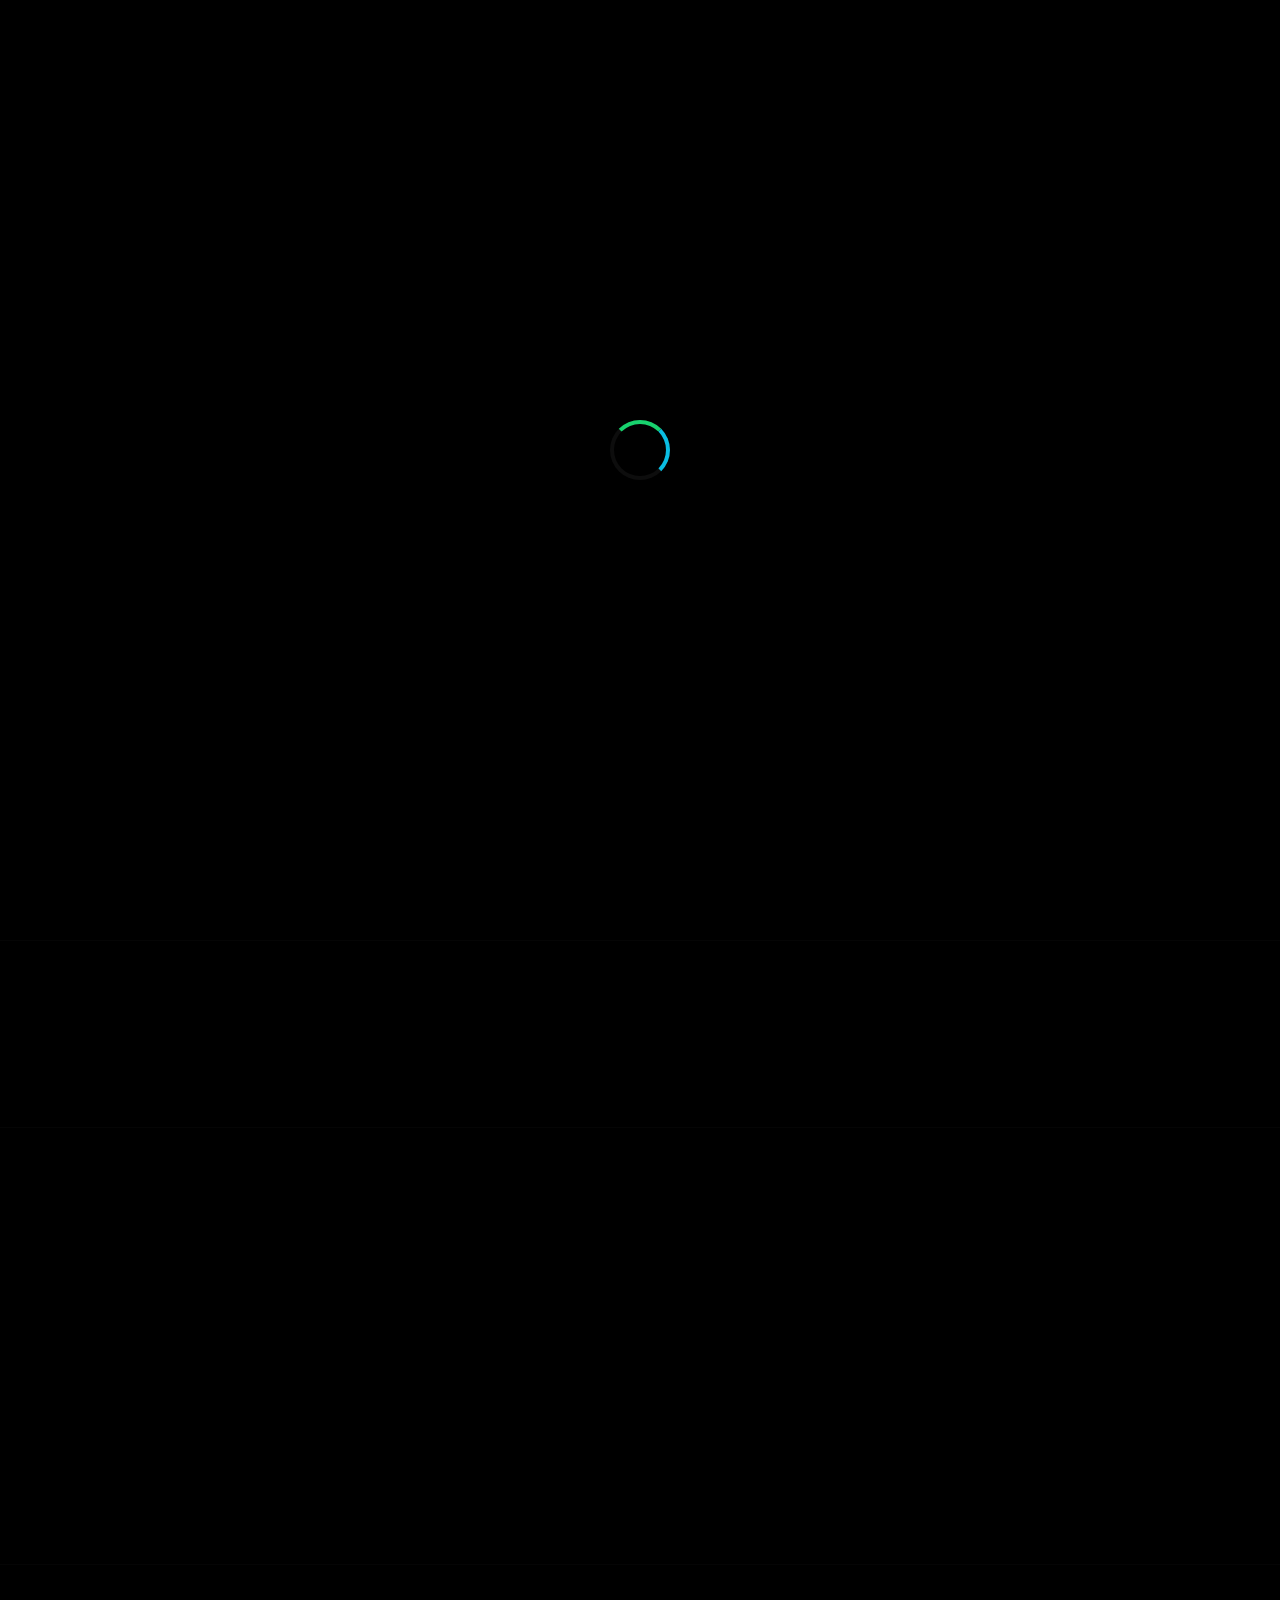
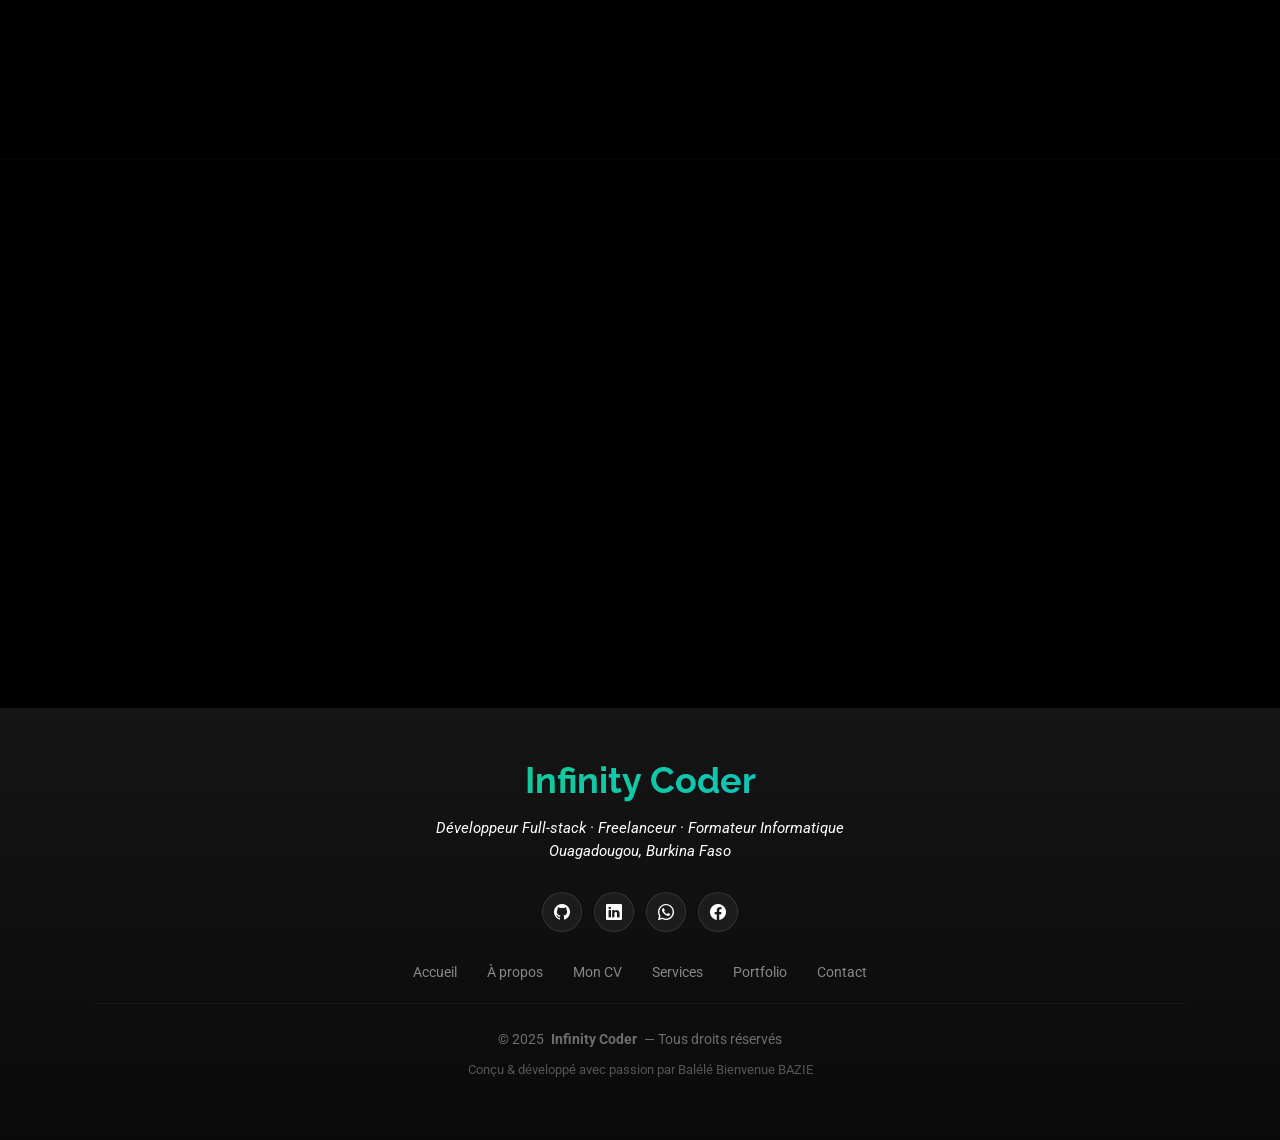
==== commit 9b232f8d: "Derniere version is done !" ====
--- a/about.html
+++ b/about.html
@@ -1,12 +1,15 @@
 <!DOCTYPE html>
-<html lang="en">
+<html lang="fr">
 
 <head>
   <meta charset="utf-8">
   <meta content="width=device-width, initial-scale=1.0" name="viewport">
-  <title>Apropos - Balele Bienvenue portfolio</title>
-  <meta name="description" content="">
-  <meta name="keywords" content="">
+  <title>À propos - Balélé Bienvenue portfolio</title>
+  <meta name="description" content="Découvrez le parcours de Balélé Bienvenue BAZIE, développeur Full-stack passionné basé à Ouagadougou. 3 ans d'expérience en Flutter, Laravel et JavaScript.">
+  <meta name="keywords" content="développeur, fullstack, flutter, laravel, burkina faso, ouagadougou, freelance">
+  <meta property="og:title" content="À propos - Balélé Bienvenue">
+  <meta property="og:description" content="Développeur Full-stack passionné, spécialisé en Flutter, Laravel et JavaScript.">
+  <meta property="og:type" content="website">
 
   <!-- Favicons -->
   <link href="assets/img/logo_infinity.png" rel="icon">
@@ -48,10 +51,11 @@
       </a>
       <nav id="navmenu" class="navmenu">
         <ul>
-          <li><a href="index.html">Home</a></li>
-          <li><a href="about.html" class="active">A propos-moi</a></li>
+          <li><a href="index.html">Accueil</a></li>
+          <li><a href="about.html" class="active">À propos</a></li>
           <li><a href="resume.html">Mon CV</a></li>
           <li><a href="services.html">Services</a></li>
+          <li><a href="portfolio.html">Portfolio</a></li>
           <li><a href="contact.html">Contact</a></li>
         </ul>
         <i class="mobile-nav-toggle d-xl-none bi bi-list"></i>
@@ -65,7 +69,7 @@
         <div class="container">
           <div class="row d-flex justify-content-center text-center">
             <div class="col-lg-8">
-              <h1>A propos de moi</h1><br>
+              <h1>À propos de moi</h1><br>
               <h1><span class="typed" data-typed-items="BAZIE BALELE BIENVENUE, Développeur Full-stack"></span><span
                   class="typed-cursor typed-cursor--blink"></span></h1>
               <p class="mb-0" style="text-align: justify;">Passionné par la technologie et la création
@@ -84,8 +88,8 @@
       <nav class="breadcrumbs">
         <div class="container">
           <ol>
-            <li><a href="index.html">Home</a></li>
-            <li class="current">A propos-moi</li>
+            <li><a href="index.html">Accueil</a></li>
+            <li class="current">À propos</li>
           </ol>
         </div>
       </nav>
@@ -95,11 +99,11 @@
       <div class="container" data-aos="fade-up" data-aos-delay="100">
         <div class="row gy-4 justify-content-center">
           <div class="col-lg-4">
-            <img src="assets/img/bienve.png" class="img-fluid zoom-out" alt="">
+            <img src="assets/img/dev-illustration.svg" class="img-fluid" alt="Développeur Full-stack Illustration">
           </div>
           <div class="col-lg-8 content">
             <p class="fst-italic py-3">
-              Je suis développeur avec 2 années d'expériences, diplomé, en programmation Informatique.
+              Je suis développeur avec 3 années d'expérience, diplômé en programmation informatique.
             </p>
             <div class="row">
               <div class="col-lg-6">
@@ -107,15 +111,15 @@
                   <li><i class="bi bi-chevron-right"></i> <strong>Date de naissance:</strong> <span>28 Sep 2000</span>
                   </li>
                   <li><i class="bi bi-chevron-right"></i> <strong>site:</strong> <span>www.infinitycoder.com</span></li>
-                  <li><i class="bi bi-chevron-right"></i> <strong>Phone:</strong> <span>+226 54738460</span></li>
+                  <li><i class="bi bi-chevron-right"></i> <strong>Téléphone:</strong> <span>+226 54738460</span></li>
                   <li><i class="bi bi-chevron-right"></i> <strong>Ville:</strong> <span>Ouagadougou, Burkina Faso</span>
                   </li>
                 </ul>
               </div>
               <div class="col-lg-6">
                 <ul>
-                  <li><i class="bi bi-chevron-right"></i> <strong>Age:</strong> <span>24 ans</span></li>
-                  <li><i class="bi bi-chevron-right"></i> <strong>Degree:</strong> <span>Licence</span></li>
+                  <li><i class="bi bi-chevron-right"></i> <strong>Âge:</strong> <span>25 ans</span></li>
+                  <li><i class="bi bi-chevron-right"></i> <strong>Diplôme:</strong> <span>Licence</span></li>
                   <li><i class="bi bi-chevron-right"></i> <strong>Email:</strong> <span>bienvenuebazie@gmail.com</span>
                   </li>
                   <li><i class="bi bi-chevron-right"></i> <strong>Freelance:</strong> <span>Disponible</span></li>
@@ -140,9 +144,9 @@
           <div class="col-lg-3 col-md-6 d-flex flex-column align-items-center">
             <i class="bi bi-emoji-smile"></i>
             <div class="stats-item">
-              <span data-purecounter-start="0" data-purecounter-end="232" data-purecounter-duration="1"
+              <span data-purecounter-start="0" data-purecounter-end="3" data-purecounter-duration="1"
                 class="purecounter"></span>
-              <p>Satisfaction</p>
+              <p>Années d'expérience</p>
             </div>
           </div><!-- End Stats Item -->
           <div class="col-lg-3 col-md-6 d-flex flex-column align-items-center">
@@ -150,7 +154,7 @@
             <div class="stats-item">
               <span data-purecounter-start="0" data-purecounter-end="15" data-purecounter-duration="1"
                 class="purecounter"></span>
-              <p>Projets entréprise</p>
+              <p>Projets entreprise</p>
             </div>
           </div><!-- End Stats Item -->
           <div class="col-lg-3 col-md-6 d-flex flex-column align-items-center">
@@ -166,7 +170,7 @@
             <div class="stats-item">
               <span data-purecounter-start="0" data-purecounter-end="128" data-purecounter-duration="1"
                 class="purecounter"></span>
-              <p>Suivie(s)</p>
+              <p>Abonnés</p>
             </div>
           </div><!-- End Stats Item -->
         </div>
@@ -283,7 +287,7 @@
           <div class="col-lg-3 col-md-4" data-aos="fade-up" data-aos-delay="300">
             <div class="features-item">
               <img src="assets/img/switf.png" alt="" class="img-fluid" style="width: 30px; padding-right: 10px;">
-              <h3><a href="" class="stretched-link">Switf</a></h3>
+              <h3><a href="" class="stretched-link">Swift</a></h3>
             </div>
           </div><!-- End Feature Item -->
 
@@ -351,18 +355,27 @@
 
   <footer id="footer" class="footer dark-background">
     <div class="container">
-      <h3 class="sitename">Infinity coder</h3>
-      <p>Ce site est un site de mon portfolio en tant que développeur, Freelanceur et Formateur Informatique.</p>
+      <h3 class="sitename">Infinity Coder</h3>
+      <p>Développeur Full-stack · Freelanceur · Formateur Informatique<br>Ouagadougou, Burkina Faso</p>
       <div class="social-links d-flex justify-content-center">
-        <a href="https://wa.me/54738460" target="_blank"><i class="bi bi-whatsapp"></i></a>
-        <a href="https://www.facebook.com/BAZIE Balélé Bienvenue" target="_blank"><i class="bi bi-facebook"></i></a>
-        <a href=""><i class="bi bi-instagram"></i></a>
-        <a href=""><i class="bi bi-linkedin"></i></a>
+        <a href="https://github.com/bazieBienvenue" target="_blank" title="GitHub"><i class="bi bi-github"></i></a>
+        <a href="https://www.linkedin.com/in/balele-bienvenue-bazie" target="_blank" title="LinkedIn"><i class="bi bi-linkedin"></i></a>
+        <a href="https://wa.me/22654738460" target="_blank" title="WhatsApp"><i class="bi bi-whatsapp"></i></a>
+        <a href="https://www.facebook.com/BAZIE.Balele.Bienvenue" target="_blank" title="Facebook"><i class="bi bi-facebook"></i></a>
+      </div>
+      <div class="footer-links">
+        <a href="index.html">Accueil</a>
+        <a href="about.html">À propos</a>
+        <a href="resume.html">Mon CV</a>
+        <a href="services.html">Services</a>
+        <a href="portfolio.html">Portfolio</a>
+        <a href="contact.html">Contact</a>
       </div>
       <div class="container">
         <div class="copyright">
-          <span>Copyright</span> <strong class="px-1 sitename">Infinity coder</strong> <span>Tous droits reservés</span>
-        </div>
+          <span>© 2025</span> <strong class="px-1 sitename">Infinity Coder</strong> <span>— Tous droits réservés</span>
+        </div>
+        <p class="footer-tagline">Conçu & développé avec passion par Balélé Bienvenue BAZIE</p>
       </div>
     </div>
   </footer>
@@ -389,6 +402,11 @@
   <!-- Main JS File -->
   <script src="assets/js/main.js"></script>
 
+  <!-- WhatsApp Floating Button -->
+  <a href="https://wa.me/22654738460" class="whatsapp-float" target="_blank" title="Contactez-moi sur WhatsApp">
+    <i class="bi bi-whatsapp"></i>
+  </a>
+
 </body>
 
 </html>
--- a/assets/css/main.css
+++ b/assets/css/main.css
@@ -31,6 +31,17 @@
   /* The surface color is used as a background of boxed elements within sections, such as cards, icon boxes, or other elements that require a visual separation from the global background. */
   --contrast-color: #000000;
   /* Contrast color for text, ensuring readability against backgrounds of accent, heading, or default colors. */
+
+  /* New modern design variables */
+  --accent-gradient: linear-gradient(135deg, #18d26e 0%, #0abde3 100%);
+  --accent-color-secondary: #0abde3;
+  --accent-glow: 0 0 20px rgba(24, 210, 110, 0.3);
+  --accent-glow-strong: 0 0 40px rgba(24, 210, 110, 0.4), 0 0 80px rgba(10, 189, 227, 0.2);
+  --glass-bg: rgba(26, 26, 26, 0.6);
+  --glass-border: rgba(255, 255, 255, 0.08);
+  --glass-blur: blur(20px);
+  --card-radius: 16px;
+  --transition-smooth: all 0.4s cubic-bezier(0.25, 0.46, 0.45, 0.94);
 }
 
 /* Nav Menu Colors - The following color variables are used specifically for the navigation menu. They are separate from the global colors to allow for more customization options */
@@ -76,6 +87,11 @@
   color: var(--default-color);
   background-color: var(--background-color);
   font-family: var(--default-font);
+  background-image:
+    radial-gradient(ellipse at 20% 50%, rgba(24, 210, 110, 0.03) 0%, transparent 50%),
+    radial-gradient(ellipse at 80% 20%, rgba(10, 189, 227, 0.03) 0%, transparent 50%),
+    radial-gradient(ellipse at 50% 80%, rgba(24, 210, 110, 0.02) 0%, transparent 50%);
+  background-attachment: fixed;
 }
 
 a {
@@ -85,7 +101,7 @@
 }
 
 a:hover {
-  color: color-mix(in srgb, var(--accent-color), transparent 25%);
+  color: var(--accent-color-secondary);
   text-decoration: none;
 }
 
@@ -180,13 +196,11 @@
 }
 
 .scrolled .header {
+  --background-color: rgba(0, 0, 0, 0.6);
   box-shadow: 0px 0 18px rgba(0, 0, 0, 0.1);
-}
-
-/* Global Header on Scroll
-------------------------------*/
-.scrolled .header {
-  --background-color: rgba(0, 0, 0, 0.8);
+  backdrop-filter: blur(20px);
+  -webkit-backdrop-filter: blur(20px);
+  border-bottom: 1px solid rgba(255, 255, 255, 0.05);
 }
 
 /*--------------------------------------------------------------
@@ -248,10 +262,11 @@
     height: 2px;
     bottom: -6px;
     left: 0;
-    background-color: var(--nav-hover-color);
+    background: var(--accent-gradient);
     visibility: hidden;
     width: 0px;
     transition: all 0.3s ease-in-out 0s;
+    border-radius: 2px;
   }
 
   .navmenu a:hover:before,
@@ -265,6 +280,7 @@
   .navmenu .active,
   .navmenu .active:focus {
     color: var(--nav-hover-color);
+    text-shadow: 0 0 20px rgba(24, 210, 110, 0.3);
   }
 
   .navmenu .dropdown ul {
@@ -455,11 +471,12 @@
 --------------------------------------------------------------*/
 .footer {
   color: var(--default-color);
-  background-color: var(--background-color);
+  background: linear-gradient(to top, rgba(10, 10, 10, 1) 0%, rgba(26, 26, 26, 0.8) 100%);
   font-size: 14px;
   text-align: center;
-  padding: 30px 0;
+  padding: 50px 0 30px 0;
   position: relative;
+  border-top: 1px solid rgba(255, 255, 255, 0.05);
 }
 
 .footer h3 {
@@ -468,10 +485,14 @@
   position: relative;
   padding: 0;
   margin: 0 0 15px 0;
+  background: var(--accent-gradient);
+  -webkit-background-clip: text;
+  -webkit-text-fill-color: transparent;
+  background-clip: text;
 }
 
 .footer p {
-  font-size: 15;
+  font-size: 15px;
   font-style: italic;
   padding: 0;
   margin: 0 0 30px 0;
@@ -486,25 +507,31 @@
   display: flex;
   align-items: center;
   justify-content: center;
-  background: var(--accent-color);
-  color: var(--contrast-color);
+  background: rgba(255, 255, 255, 0.05);
+  color: var(--default-color);
   line-height: 1;
-  margin: 0 4px;
+  margin: 0 6px;
   border-radius: 50%;
   text-align: center;
-  width: 36px;
-  height: 36px;
-  transition: 0.3s;
+  width: 40px;
+  height: 40px;
+  transition: var(--transition-smooth);
+  border: 1px solid rgba(255, 255, 255, 0.1);
 }
 
 .footer .social-links a:hover {
-  background: color-mix(in srgb, var(--accent-color), transparent 20%);
+  background: var(--accent-gradient);
+  border-color: transparent;
+  color: #000000;
+  box-shadow: var(--accent-glow);
+  transform: translateY(-3px);
   text-decoration: none;
 }
 
 .footer .copyright {
   padding-top: 25px;
-  border-top: 1px solid color-mix(in srgb, var(--default-color), transparent 90%);
+  border-top: 1px solid rgba(255, 255, 255, 0.05);
+  color: rgba(255, 255, 255, 0.4);
 }
 
 .footer .credits {
@@ -529,12 +556,13 @@
   position: fixed;
   top: calc(50% - 30px);
   left: calc(50% - 30px);
-  border: 6px solid #ffffff;
-  border-color: var(--accent-color) transparent var(--accent-color) transparent;
+  border: 4px solid rgba(255, 255, 255, 0.05);
+  border-top: 4px solid #18d26e;
+  border-right: 4px solid #0abde3;
   border-radius: 50%;
   width: 60px;
   height: 60px;
-  animation: animate-preloader 1.5s linear infinite;
+  animation: animate-preloader 1s linear infinite;
 }
 
 @keyframes animate-preloader {
@@ -545,6 +573,21 @@
   100% {
     transform: rotate(360deg);
   }
+}
+
+@keyframes shimmer {
+  0% { background-position: -200% center; }
+  100% { background-position: 200% center; }
+}
+
+@keyframes pulseGlow {
+  0%, 100% { box-shadow: 0 0 20px rgba(24, 210, 110, 0.2); }
+  50% { box-shadow: 0 0 40px rgba(24, 210, 110, 0.4), 0 0 60px rgba(10, 189, 227, 0.15); }
+}
+
+@keyframes floatUp {
+  0%, 100% { transform: translateY(0); }
+  50% { transform: translateY(-8px); }
 }
 
 /*--------------------------------------------------------------
@@ -557,22 +600,24 @@
   right: 15px;
   bottom: -15px;
   z-index: 99999;
-  background-color: var(--accent-color);
+  background: var(--accent-gradient);
   width: 44px;
   height: 44px;
   border-radius: 50px;
-  transition: all 0.4s;
+  transition: var(--transition-smooth);
+  box-shadow: var(--accent-glow);
 }
 
 .scroll-top i {
   font-size: 24px;
-  color: var(--contrast-color);
+  color: #000000;
   line-height: 0;
 }
 
 .scroll-top:hover {
-  background-color: color-mix(in srgb, var(--accent-color), transparent 20%);
-  color: var(--contrast-color);
+  transform: translateY(-3px);
+  box-shadow: var(--accent-glow-strong);
+  color: #000000;
 }
 
 .scroll-top.active {
@@ -601,17 +646,28 @@
 
 .page-title .heading {
   padding: 160px 0 80px 0;
-  border-top: 1px solid color-mix(in srgb, var(--default-color), transparent 90%);
+  border-top: none;
+  background: linear-gradient(
+    180deg,
+    rgba(24, 210, 110, 0.03) 0%,
+    transparent 60%
+  );
 }
 
 .page-title .heading h1 {
   font-size: 38px;
   font-weight: 700;
+  background: var(--accent-gradient);
+  -webkit-background-clip: text;
+  -webkit-text-fill-color: transparent;
+  background-clip: text;
 }
 
 .page-title nav {
-  background-color: color-mix(in srgb, var(--default-color), transparent 90%);
+  background-color: rgba(255, 255, 255, 0.03);
   padding: 20px 0;
+  border-top: 1px solid rgba(255, 255, 255, 0.05);
+  border-bottom: 1px solid rgba(255, 255, 255, 0.05);
 }
 
 .page-title nav ol {
@@ -679,7 +735,7 @@
   width: 120px;
   height: 1px;
   display: inline-block;
-  background: var(--accent-color);
+  background: var(--accent-gradient);
   margin: 4px 10px;
 }
 
@@ -693,6 +749,13 @@
   font-family: var(--heading-font);
 }
 
+.section-title div .description-title {
+  background: var(--accent-gradient);
+  -webkit-background-clip: text;
+  -webkit-text-fill-color: transparent;
+  background-clip: text;
+}
+
 /*--------------------------------------------------------------
 # Hero Section
 --------------------------------------------------------------*/
@@ -704,6 +767,32 @@
   display: flex;
   align-items: center;
   justify-content: center;
+  overflow: hidden;
+}
+
+.hero::before {
+  content: "";
+  position: absolute;
+  inset: 0;
+  background: linear-gradient(
+    135deg,
+    rgba(0, 0, 0, 0.85) 0%,
+    rgba(0, 0, 0, 0.6) 40%,
+    rgba(24, 210, 110, 0.08) 70%,
+    rgba(10, 189, 227, 0.05) 100%
+  );
+  z-index: 2;
+}
+
+.hero::after {
+  content: "";
+  position: absolute;
+  bottom: 0;
+  left: 0;
+  right: 0;
+  height: 120px;
+  background: linear-gradient(to top, var(--background-color) 0%, transparent 100%);
+  z-index: 2;
 }
 
 .hero img {
@@ -716,6 +805,15 @@
   z-index: 1;
 }
 
+.hero img.hero-illustration {
+  position: relative !important;
+  inset: unset !important;
+  height: auto !important;
+  object-fit: unset !important;
+  z-index: 3;
+  display: block;
+}
+
 .hero .container {
   position: relative;
   z-index: 3;
@@ -723,19 +821,25 @@
 
 .hero h2 {
   margin: 0;
-  font-size: 64px;
+  font-size: 72px;
   font-weight: 700;
-
+  background: linear-gradient(135deg, #ffffff 0%, #18d26e 50%, #0abde3 100%);
+  -webkit-background-clip: text;
+  -webkit-text-fill-color: transparent;
+  background-clip: text;
+  line-height: 1.1;
 }
 
 .hero p {
   margin: 5px 0 0 0;
   font-size: 26px;
+  color: rgba(255, 255, 255, 0.85);
 }
 
 .hero p span {
   letter-spacing: 1px;
-  border-bottom: 2px solid var(--accent-color);
+  border-bottom: 2px solid transparent;
+  border-image: var(--accent-gradient) 1;
 }
 
 .hero .social-links {
@@ -743,30 +847,37 @@
 }
 
 .hero .social-links a {
-  background-color: color-mix(in srgb, var(--default-color), transparent 90%);
+  background-color: rgba(255, 255, 255, 0.05);
   color: var(--default-color);
   font-size: 14px;
-  width: 40px;
-  height: 40px;
+  width: 44px;
+  height: 44px;
   border-radius: 50px;
   display: inline-flex;
   align-items: center;
   justify-content: center;
   margin-right: 20px;
-  transition: 0.3s;
+  transition: var(--transition-smooth);
+  border: 1px solid rgba(255, 255, 255, 0.1);
+  backdrop-filter: blur(10px);
+  -webkit-backdrop-filter: blur(10px);
 }
 
 .hero .social-links a:hover {
-  background-color: var(--accent-color);
+  background: var(--accent-gradient);
+  border-color: transparent;
+  box-shadow: var(--accent-glow);
+  transform: translateY(-3px);
+  color: #000000;
 }
 
 @media (max-width: 768px) {
   .hero h2 {
-    font-size: 32px;
+    font-size: 38px;
   }
 
   .hero p {
-    font-size: 20px;
+    font-size: 18px;
   }
 }
 
@@ -800,42 +911,68 @@
   line-height: 0;
 }
 
+.about .col-lg-4 img {
+  border-radius: var(--card-radius);
+  border: 1px solid var(--glass-border);
+  box-shadow: 0 8px 32px rgba(0, 0, 0, 0.3);
+  transition: var(--transition-smooth);
+}
+
+.about .col-lg-4 img:hover {
+  box-shadow: 0 8px 32px rgba(0, 0, 0, 0.3), var(--accent-glow);
+  transform: scale(1.02);
+}
+
 /*--------------------------------------------------------------
 # Stats Section
 --------------------------------------------------------------*/
 .stats i {
-  background-color: var(--surface-color);
+  background: var(--glass-bg);
   color: var(--accent-color);
-  box-shadow: 0px 2px 25px rgba(0, 0, 0, 0.1);
-  width: 54px;
-  height: 54px;
+  box-shadow: var(--accent-glow);
+  width: 60px;
+  height: 60px;
   font-size: 24px;
-  border-radius: 50px;
-  border: 2px solid var(--background-color);
+  border-radius: 50%;
+  border: 1px solid var(--glass-border);
   display: inline-flex;
   align-items: center;
   justify-content: center;
   position: relative;
   z-index: 1;
+  backdrop-filter: blur(10px);
+  -webkit-backdrop-filter: blur(10px);
 }
 
 .stats .stats-item {
-  background-color: var(--surface-color);
-  margin-top: -27px;
-  padding: 30px 30px 25px 30px;
+  background: var(--glass-bg);
+  backdrop-filter: var(--glass-blur);
+  -webkit-backdrop-filter: var(--glass-blur);
+  border: 1px solid var(--glass-border);
+  margin-top: -30px;
+  padding: 40px 30px 25px 30px;
   width: 100%;
   position: relative;
   text-align: center;
-  box-shadow: 0px 2px 35px rgba(0, 0, 0, 0.1);
-  border-radius: 4px;
+  border-radius: var(--card-radius);
   z-index: 0;
+  transition: var(--transition-smooth);
+}
+
+.stats .stats-item:hover {
+  border-color: rgba(24, 210, 110, 0.2);
+  box-shadow: var(--accent-glow);
+  transform: translateY(-4px);
 }
 
 .stats .stats-item span {
-  font-size: 36px;
+  font-size: 40px;
   display: block;
   font-weight: 700;
-  color: color-mix(in srgb, var(--default-color), transparent 20%);
+  background: var(--accent-gradient);
+  -webkit-background-clip: text;
+  -webkit-text-fill-color: transparent;
+  background-clip: text;
 }
 
 .stats .stats-item p {
@@ -868,31 +1005,60 @@
 .skills .progress .skill .val {
   float: right;
   font-style: normal;
+  color: var(--accent-color);
+  font-weight: 700;
 }
 
 .skills .progress-bar-wrap {
-  background: color-mix(in srgb, var(--default-color), transparent 90%);
-  height: 10px;
+  background: rgba(255, 255, 255, 0.05);
+  height: 8px;
+  border-radius: 4px;
+  overflow: hidden;
 }
 
 .skills .progress-bar {
   width: 1px;
-  height: 10px;
+  height: 8px;
   transition: 0.9s;
-  background-color: var(--accent-color);
+  background: var(--accent-gradient);
+  border-radius: 4px;
+  position: relative;
+  background-size: 200% 100%;
+}
+
+.skills .progress-bar::after {
+  content: "";
+  position: absolute;
+  top: 0;
+  left: 0;
+  right: 0;
+  bottom: 0;
+  background: linear-gradient(
+    90deg,
+    transparent 0%,
+    rgba(255, 255, 255, 0.3) 50%,
+    transparent 100%
+  );
+  background-size: 200% 100%;
+  animation: shimmer 2s ease-in-out infinite;
+  border-radius: 4px;
 }
 
 /*--------------------------------------------------------------
 # Interests Section
 --------------------------------------------------------------*/
 .interests .features-item {
-  background-color: var(--surface-color);
+  background: var(--glass-bg);
+  backdrop-filter: var(--glass-blur);
+  -webkit-backdrop-filter: var(--glass-blur);
   display: flex;
   align-items: center;
   padding: 20px;
-  transition: 0.3s;
-  border: 1px solid color-mix(in srgb, var(--default-color), transparent 90%);
+  transition: var(--transition-smooth);
+  border: 1px solid var(--glass-border);
+  border-radius: var(--card-radius);
   position: relative;
+  overflow: hidden;
 }
 
 .interests .features-item i {
@@ -915,11 +1081,22 @@
 }
 
 .interests .features-item:hover {
-  border-color: var(--accent-color);
+  border-color: rgba(24, 210, 110, 0.2);
+  transform: translateY(-4px);
+  box-shadow: var(--accent-glow);
 }
 
 .interests .features-item:hover h3 a {
   color: var(--accent-color);
+}
+
+.interests .features-item img {
+  transition: var(--transition-smooth);
+  border-radius: 8px;
+}
+
+.interests .features-item:hover img {
+  transform: scale(1.05);
 }
 
 /*--------------------------------------------------------------
@@ -1022,7 +1199,8 @@
 .resume .resume-item {
   padding: 0 0 20px 20px;
   margin-top: -2px;
-  border-left: 2px solid var(--accent-color);
+  border-left: 2px solid;
+  border-image: var(--accent-gradient) 1;
   position: relative;
 }
 
@@ -1036,11 +1214,15 @@
 }
 
 .resume .resume-item h5 {
-  font-size: 16px;
+  font-size: 14px;
   padding: 5px 15px;
   display: inline-block;
   font-weight: 600;
   margin-bottom: 10px;
+  background: rgba(24, 210, 110, 0.1);
+  border-radius: 20px;
+  border: 1px solid rgba(24, 210, 110, 0.2);
+  color: var(--accent-color);
 }
 
 .resume .resume-item ul {
@@ -1063,33 +1245,41 @@
   border-radius: 50px;
   left: -9px;
   top: 0;
-  background: var(--background-color);
-  border: 2px solid var(--accent-color);
+  background: var(--accent-gradient);
+  border: 2px solid var(--background-color);
+  box-shadow: 0 0 10px rgba(24, 210, 110, 0.3);
 }
 
 /*--------------------------------------------------------------
 # Services Section
 --------------------------------------------------------------*/
 .services .service-item {
-  background-color: var(--surface-color);
+  background: var(--glass-bg);
+  backdrop-filter: var(--glass-blur);
+  -webkit-backdrop-filter: var(--glass-blur);
+  border: 1px solid var(--glass-border);
+  border-radius: var(--card-radius);
   text-align: center;
-  padding: 80px 20px;
-  transition: all ease-in-out 0.3s;
+  padding: 60px 24px;
+  transition: var(--transition-smooth);
   height: 100%;
+  position: relative;
+  overflow: hidden;
 }
 
 .services .service-item .icon {
   margin: 0 auto;
   width: 64px;
   height: 64px;
-  background: var(--accent-color);
-  border-radius: 4px;
+  background: var(--accent-gradient);
+  border-radius: 12px;
   display: flex;
   align-items: center;
   justify-content: center;
   margin-bottom: 20px;
-  transition: 0.3s;
+  transition: var(--transition-smooth);
   transform-style: preserve-3d;
+  box-shadow: 0 4px 15px rgba(24, 210, 110, 0.2);
 }
 
 .services .service-item .icon i {
@@ -1124,25 +1314,34 @@
 }
 
 .services .service-item:hover {
-  background: var(--accent-color);
-  border-color: var(--accent-color);
+  background: rgba(24, 210, 110, 0.06);
+  border-color: rgba(24, 210, 110, 0.2);
+  transform: translateY(-8px);
+  box-shadow:
+    0 20px 40px rgba(0, 0, 0, 0.3),
+    0 0 30px rgba(24, 210, 110, 0.1);
 }
 
 .services .service-item:hover .icon {
-  background: var(--surface-color);
+  background: var(--accent-gradient);
+  transform: rotateY(180deg);
 }
 
 .services .service-item:hover .icon i {
+  color: #000000;
+}
+
+.services .service-item:hover .icon::before {
+  background: color-mix(in srgb, var(--accent-color), transparent 85%);
+}
+
+.services .service-item:hover h3,
+.services .service-item:hover h3 a {
   color: var(--accent-color);
 }
 
-.services .service-item:hover .icon::before {
-  background: color-mix(in srgb, var(--background-color), transparent 70%);
-}
-
-.services .service-item:hover h3,
 .services .service-item:hover p {
-  color: var(--contrast-color);
+  color: var(--default-color);
 }
 
 /*--------------------------------------------------------------
@@ -1394,22 +1593,34 @@
 # Contact Section
 --------------------------------------------------------------*/
 .contact .info-item {
-  box-shadow: 0px 0px 20px rgba(0, 0, 0, 0.1);
-  padding: 20px 30px;
+  background: var(--glass-bg);
+  backdrop-filter: var(--glass-blur);
+  -webkit-backdrop-filter: var(--glass-blur);
+  border: 1px solid var(--glass-border);
+  border-radius: var(--card-radius);
+  padding: 24px 30px;
+  transition: var(--transition-smooth);
+}
+
+.contact .info-item:hover {
+  border-color: rgba(24, 210, 110, 0.15);
+  box-shadow: var(--accent-glow);
 }
 
 .contact .info-item .icon {
-  color: var(--contrast-color);
-  background-color: var(--accent-color);
+  color: #000000;
+  background: var(--accent-gradient);
   width: 56px;
   height: 56px;
   font-size: 24px;
   display: flex;
   justify-content: center;
   align-items: center;
-  transition: all 0.3s ease-in-out;
+  transition: var(--transition-smooth);
   border-radius: 50%;
   margin-right: 15px;
+  flex-shrink: 0;
+  box-shadow: 0 4px 15px rgba(24, 210, 110, 0.25);
 }
 
 .contact .info-item h3 {
@@ -1438,7 +1649,11 @@
 }
 
 .contact .php-email-form {
-  box-shadow: 0px 0px 20px rgba(0, 0, 0, 0.1);
+  background: var(--glass-bg);
+  backdrop-filter: var(--glass-blur);
+  -webkit-backdrop-filter: var(--glass-blur);
+  border: 1px solid var(--glass-border);
+  border-radius: var(--card-radius);
   padding: 30px;
   margin-top: 30px;
 }
@@ -1453,18 +1668,21 @@
 .contact .php-email-form input[type=email],
 .contact .php-email-form textarea {
   color: var(--default-color);
-  background-color: color-mix(in srgb, var(--background-color), transparent 50%);
-  border-color: color-mix(in srgb, var(--default-color), transparent 80%);
+  background-color: rgba(0, 0, 0, 0.3);
+  border: 1px solid rgba(255, 255, 255, 0.1);
   font-size: 14px;
-  padding: 10px 15px;
+  padding: 12px 16px;
   box-shadow: none;
-  border-radius: 0;
+  border-radius: 10px;
+  transition: var(--transition-smooth);
 }
 
 .contact .php-email-form input[type=text]:focus,
 .contact .php-email-form input[type=email]:focus,
 .contact .php-email-form textarea:focus {
   border-color: var(--accent-color);
+  box-shadow: 0 0 15px rgba(24, 210, 110, 0.15);
+  outline: none;
 }
 
 .contact .php-email-form input[type=text]::placeholder,
@@ -1474,14 +1692,1179 @@
 }
 
 .contact .php-email-form button[type=submit] {
-  color: var(--contrast-color);
+  color: #000000;
+  background: var(--accent-gradient);
+  border: 0;
+  padding: 12px 36px;
+  transition: var(--transition-smooth);
+  border-radius: 50px;
+  font-weight: 600;
+  letter-spacing: 0.5px;
+  box-shadow: 0 4px 15px rgba(24, 210, 110, 0.3);
+}
+
+.contact .php-email-form button[type=submit]:hover {
+  box-shadow: 0 6px 25px rgba(24, 210, 110, 0.5);
+  transform: translateY(-2px);
+}
+
+/*--------------------------------------------------------------
+# Page-specific spacing overrides
+--------------------------------------------------------------*/
+.index-page .services.section {
+  padding-top: 20px;
+}
+
+.index-page .skills.section {
+  padding-top: 10px;
+}
+
+.index-page .interests.section {
+  padding-top: 10px;
+}
+
+.about-page .stats.section {
+  padding-top: 10px;
+}
+
+.about-page .skills.section {
+  padding-top: 10px;
+}
+
+.about-page .interests.section {
+  padding-top: 10px;
+}
+
+/* Service details glassmorphism enhancements */
+.service-details .services-list {
+  background: var(--glass-bg);
+  backdrop-filter: var(--glass-blur);
+  -webkit-backdrop-filter: var(--glass-blur);
+  border: 1px solid var(--glass-border);
+  border-radius: var(--card-radius);
+  padding: 10px 30px;
+}
+
+.service-details .services-list a.active {
+  border-color: var(--accent-color);
+  color: var(--accent-color);
+}
+
+.service-details .services-list a {
+  transition: var(--transition-smooth);
+}
+
+.service-details .services-list a:hover {
+  border-color: var(--accent-color);
+  padding-left: 20px;
+}
+
+/* Subtle section separator */
+section + section {
+  border-top: 1px solid rgba(255, 255, 255, 0.02);
+}
+
+/*--------------------------------------------------------------
+# Project Cards Section (custom)
+--------------------------------------------------------------*/
+.projects .project-card {
+  background: var(--glass-bg);
+  backdrop-filter: var(--glass-blur);
+  -webkit-backdrop-filter: var(--glass-blur);
+  border: 1px solid var(--glass-border);
+  border-radius: var(--card-radius);
+  padding: 0;
+  overflow: hidden;
+  transition: var(--transition-smooth);
+  height: 100%;
+  display: flex;
+  flex-direction: column;
+}
+
+.projects .project-card:hover {
+  transform: translateY(-8px);
+  border-color: rgba(24, 210, 110, 0.2);
+  box-shadow:
+    0 20px 40px rgba(0, 0, 0, 0.3),
+    0 0 30px rgba(24, 210, 110, 0.1);
+}
+
+.projects .project-card .project-img {
+  position: relative;
+  height: 200px;
+  background: linear-gradient(135deg, rgba(24, 210, 110, 0.08) 0%, rgba(10, 189, 227, 0.08) 100%);
+  display: flex;
+  align-items: center;
+  justify-content: center;
+  overflow: hidden;
+  border-bottom: 1px solid var(--glass-border);
+}
+
+.projects .project-card .project-img i {
+  font-size: 56px;
+  background: var(--accent-gradient);
+  -webkit-background-clip: text;
+  -webkit-text-fill-color: transparent;
+  background-clip: text;
+  transition: var(--transition-smooth);
+}
+
+.projects .project-card:hover .project-img i {
+  transform: scale(1.15);
+}
+
+.projects .project-card .project-img img {
+  width: 100%;
+  height: 100%;
+  object-fit: cover;
+  transition: var(--transition-smooth);
+}
+
+.projects .project-card:hover .project-img img {
+  transform: scale(1.05);
+}
+
+.projects .project-card .project-body {
+  padding: 24px;
+  flex: 1;
+  display: flex;
+  flex-direction: column;
+}
+
+.projects .project-card .project-badge {
+  display: inline-block;
+  padding: 4px 12px;
+  font-size: 12px;
+  font-weight: 600;
+  border-radius: 20px;
+  background: rgba(24, 210, 110, 0.1);
+  border: 1px solid rgba(24, 210, 110, 0.2);
+  color: var(--accent-color);
+  margin-bottom: 12px;
+  width: fit-content;
+  text-transform: uppercase;
+  letter-spacing: 0.5px;
+}
+
+.projects .project-card h3 {
+  font-size: 20px;
+  font-weight: 700;
+  margin-bottom: 10px;
+  transition: var(--transition-smooth);
+}
+
+.projects .project-card:hover h3 {
+  color: var(--accent-color);
+}
+
+.projects .project-card p {
+  font-size: 14px;
+  color: rgba(255, 255, 255, 0.7);
+  line-height: 1.6;
+  margin-bottom: 16px;
+  flex: 1;
+}
+
+.projects .project-card .project-tech {
+  display: flex;
+  flex-wrap: wrap;
+  gap: 8px;
+  margin-top: auto;
+}
+
+.projects .project-card .project-tech span {
+  padding: 4px 10px;
+  font-size: 11px;
+  border-radius: 6px;
+  background: rgba(255, 255, 255, 0.05);
+  border: 1px solid rgba(255, 255, 255, 0.08);
+  color: rgba(255, 255, 255, 0.6);
+  font-weight: 500;
+}
+
+.projects .project-card .project-tech span:hover {
+  border-color: rgba(24, 210, 110, 0.3);
+  color: var(--accent-color);
+}
+
+.projects .view-all-btn {
+  display: inline-block;
+  margin-top: 40px;
+  padding: 14px 40px;
+  background: var(--accent-gradient);
+  color: #000000;
+  border-radius: 50px;
+  font-weight: 600;
+  letter-spacing: 0.5px;
+  transition: var(--transition-smooth);
+  box-shadow: 0 4px 15px rgba(24, 210, 110, 0.3);
+}
+
+.projects .view-all-btn:hover {
+  transform: translateY(-3px);
+  box-shadow: 0 6px 25px rgba(24, 210, 110, 0.5);
+  color: #000000;
+}
+
+/*--------------------------------------------------------------
+# Featured Project Card
+--------------------------------------------------------------*/
+.featured-project-card {
+  background: rgba(255, 255, 255, 0.03);
+  border: 1px solid rgba(255, 255, 255, 0.08);
+  border-radius: 20px;
+  padding: 40px;
+  backdrop-filter: blur(10px);
+  -webkit-backdrop-filter: blur(10px);
+  margin-bottom: 40px;
+}
+
+.featured-project-header {
+  margin-bottom: 30px;
+}
+
+.featured-project-header h2 {
+  font-size: 32px;
+  font-weight: 700;
+  background: var(--accent-gradient);
+  -webkit-background-clip: text;
+  -webkit-text-fill-color: transparent;
+  background-clip: text;
+  margin: 10px 0 5px;
+}
+
+.featured-project-subtitle {
+  color: rgba(255, 255, 255, 0.7);
+  font-size: 16px;
+  margin: 0;
+}
+
+.project-badge.featured {
+  background: var(--accent-gradient);
+  color: #000;
+  font-weight: 700;
+  font-size: 13px;
+  padding: 6px 16px;
+}
+
+/* Screenshots Gallery */
+.featured-screenshots {
+  display: flex;
+  flex-direction: column;
+  gap: 12px;
+}
+
+.screenshot-main {
+  position: relative;
+  border-radius: 12px;
+  overflow: hidden;
+  border: 1px solid rgba(255, 255, 255, 0.1);
+}
+
+.screenshot-main img {
+  width: 100%;
+  display: block;
+  transition: transform 0.4s ease;
+}
+
+.screenshot-main:hover img {
+  transform: scale(1.02);
+}
+
+.screenshot-thumbnails {
+  display: grid;
+  grid-template-columns: 1fr 1fr;
+  gap: 12px;
+}
+
+.screenshot-thumbnails a {
+  position: relative;
+  border-radius: 10px;
+  overflow: hidden;
+  border: 1px solid rgba(255, 255, 255, 0.1);
+  display: block;
+}
+
+.screenshot-thumbnails img {
+  width: 100%;
+  display: block;
+  transition: transform 0.4s ease;
+}
+
+.screenshot-thumbnails a:hover img {
+  transform: scale(1.05);
+}
+
+.screenshot-overlay {
+  position: absolute;
+  inset: 0;
+  background: rgba(0, 0, 0, 0.5);
+  display: flex;
+  align-items: center;
+  justify-content: center;
+  opacity: 0;
+  transition: opacity 0.3s ease;
+}
+
+.screenshot-overlay i {
+  font-size: 28px;
+  color: #fff;
+}
+
+.screenshot-main:hover .screenshot-overlay,
+.screenshot-thumbnails a:hover .screenshot-overlay {
+  opacity: 1;
+}
+
+/* Featured Project Details */
+.featured-project-details {
+  padding-left: 10px;
+}
+
+.featured-project-details h3 {
+  font-size: 22px;
+  font-weight: 600;
+  color: #fff;
+  margin-bottom: 12px;
+}
+
+.featured-project-details h4 {
+  font-size: 16px;
+  font-weight: 600;
+  color: var(--accent-color);
+  margin: 20px 0 12px;
+}
+
+.featured-project-details p {
+  color: rgba(255, 255, 255, 0.75);
+  font-size: 15px;
+  line-height: 1.7;
+}
+
+.feature-list {
+  list-style: none;
+  padding: 0;
+  margin: 0 0 20px;
+}
+
+.feature-list li {
+  padding: 6px 0;
+  color: rgba(255, 255, 255, 0.8);
+  font-size: 14px;
+  display: flex;
+  align-items: center;
+  gap: 10px;
+}
+
+.feature-list li i {
+  color: var(--accent-color);
+  font-size: 16px;
+  flex-shrink: 0;
+}
+
+/* Featured project card in index.html */
+.project-card-featured {
+  overflow: hidden;
+}
+
+.project-card-featured .project-screenshot {
+  overflow: hidden;
+  border-radius: 12px 0 0 12px;
+  height: 100%;
+}
+
+.project-card-featured .project-screenshot img {
+  width: 100%;
+  height: 100%;
+  object-fit: cover;
+  transition: transform 0.4s ease;
+}
+
+.project-card-featured:hover .project-screenshot img {
+  transform: scale(1.03);
+}
+
+.project-card-featured .project-body h3 {
+  font-size: 24px;
+  background: var(--accent-gradient);
+  -webkit-background-clip: text;
+  -webkit-text-fill-color: transparent;
+  background-clip: text;
+}
+
+@media (max-width: 767px) {
+  .project-card-featured .project-screenshot {
+    border-radius: 12px 12px 0 0;
+  }
+}
+
+/* Mobile App Screenshots Gallery */
+.mobile-screenshots {
+  display: grid;
+  grid-template-columns: repeat(4, 1fr);
+  gap: 12px;
+}
+
+.mobile-screenshot {
+  position: relative;
+  border-radius: 16px;
+  overflow: hidden;
+  border: 1px solid rgba(255, 255, 255, 0.1);
+  display: block;
+  background: rgba(255, 255, 255, 0.03);
+  box-shadow: 0 4px 15px rgba(0, 0, 0, 0.3);
+}
+
+.mobile-screenshot img {
+  width: 100%;
+  display: block;
+  transition: transform 0.4s ease;
+}
+
+.mobile-screenshot:hover img {
+  transform: scale(1.05);
+}
+
+.mobile-screenshot:hover .screenshot-overlay {
+  opacity: 1;
+}
+
+@media (max-width: 1199px) {
+  .mobile-screenshots {
+    grid-template-columns: repeat(4, 1fr);
+    gap: 10px;
+  }
+}
+
+@media (max-width: 767px) {
+  .mobile-screenshots {
+    grid-template-columns: repeat(2, 1fr);
+    gap: 10px;
+  }
+}
+
+@media (max-width: 991px) {
+  .featured-project-card {
+    padding: 24px;
+  }
+
+  .featured-project-details {
+    padding-left: 0;
+    margin-top: 20px;
+  }
+
+  .featured-project-header h2 {
+    font-size: 26px;
+  }
+}
+
+/*--------------------------------------------------------------
+# Hero CTA Buttons
+--------------------------------------------------------------*/
+.hero .cta-buttons {
+  margin-top: 30px;
+  display: flex;
+  gap: 16px;
+  flex-wrap: wrap;
+}
+
+.hero .cta-btn {
+  display: inline-flex;
+  align-items: center;
+  gap: 8px;
+  padding: 14px 32px;
+  border-radius: 50px;
+  font-weight: 600;
+  font-size: 15px;
+  letter-spacing: 0.5px;
+  transition: var(--transition-smooth);
+  text-decoration: none;
+}
+
+.hero .cta-btn-primary {
+  background: var(--accent-gradient);
+  color: #000000;
+  box-shadow: 0 4px 20px rgba(24, 210, 110, 0.35);
+}
+
+.hero .cta-btn-primary:hover {
+  transform: translateY(-3px);
+  box-shadow: 0 8px 30px rgba(24, 210, 110, 0.5);
+  color: #000000;
+}
+
+.hero .cta-btn-secondary {
+  background: rgba(255, 255, 255, 0.05);
+  color: #ffffff;
+  border: 1px solid rgba(255, 255, 255, 0.15);
+  backdrop-filter: blur(10px);
+  -webkit-backdrop-filter: blur(10px);
+}
+
+.hero .cta-btn-secondary:hover {
+  background: rgba(255, 255, 255, 0.1);
+  border-color: var(--accent-color);
+  transform: translateY(-3px);
+  box-shadow: var(--accent-glow);
+  color: var(--accent-color);
+}
+
+@media (max-width: 768px) {
+  .hero .cta-buttons {
+    justify-content: center;
+  }
+  .hero .cta-btn {
+    padding: 12px 24px;
+    font-size: 14px;
+  }
+}
+
+/*--------------------------------------------------------------
+# Download CV Button
+--------------------------------------------------------------*/
+.download-cv-btn {
+  display: inline-flex;
+  align-items: center;
+  gap: 10px;
+  padding: 14px 36px;
+  background: var(--accent-gradient);
+  color: #000000;
+  border-radius: 50px;
+  font-weight: 600;
+  letter-spacing: 0.5px;
+  transition: var(--transition-smooth);
+  box-shadow: 0 4px 15px rgba(24, 210, 110, 0.3);
+  text-decoration: none;
+  margin-top: 20px;
+}
+
+.download-cv-btn:hover {
+  transform: translateY(-3px);
+  box-shadow: 0 6px 25px rgba(24, 210, 110, 0.5);
+  color: #000000;
+}
+
+.download-cv-btn i {
+  font-size: 18px;
+}
+
+/*--------------------------------------------------------------
+# Floating Particles Background
+--------------------------------------------------------------*/
+.hero-particles {
+  position: absolute;
+  inset: 0;
+  z-index: 2;
+  overflow: hidden;
+  pointer-events: none;
+}
+
+.hero-particles .particle {
+  position: absolute;
+  width: 4px;
+  height: 4px;
+  border-radius: 50%;
   background: var(--accent-color);
-  border: 0;
-  padding: 10px 30px;
-  transition: 0.4s;
+  opacity: 0;
+  animation: particleFloat linear infinite;
+}
+
+.hero-particles .particle:nth-child(1) {
+  left: 10%; width: 3px; height: 3px;
+  animation-duration: 12s; animation-delay: 0s;
+  background: #18d26e;
+}
+.hero-particles .particle:nth-child(2) {
+  left: 25%; width: 5px; height: 5px;
+  animation-duration: 15s; animation-delay: 2s;
+  background: #0abde3;
+}
+.hero-particles .particle:nth-child(3) {
+  left: 40%; width: 3px; height: 3px;
+  animation-duration: 10s; animation-delay: 4s;
+  background: #18d26e;
+}
+.hero-particles .particle:nth-child(4) {
+  left: 55%; width: 6px; height: 6px;
+  animation-duration: 18s; animation-delay: 1s;
+  background: #0abde3;
+}
+.hero-particles .particle:nth-child(5) {
+  left: 70%; width: 4px; height: 4px;
+  animation-duration: 14s; animation-delay: 3s;
+  background: #18d26e;
+}
+.hero-particles .particle:nth-child(6) {
+  left: 85%; width: 3px; height: 3px;
+  animation-duration: 11s; animation-delay: 5s;
+  background: #0abde3;
+}
+.hero-particles .particle:nth-child(7) {
+  left: 15%; width: 5px; height: 5px;
+  animation-duration: 16s; animation-delay: 6s;
+  background: rgba(24, 210, 110, 0.8);
+}
+.hero-particles .particle:nth-child(8) {
+  left: 60%; width: 3px; height: 3px;
+  animation-duration: 13s; animation-delay: 7s;
+  background: rgba(10, 189, 227, 0.8);
+}
+.hero-particles .particle:nth-child(9) {
+  left: 35%; width: 4px; height: 4px;
+  animation-duration: 17s; animation-delay: 1.5s;
+  background: #18d26e;
+}
+.hero-particles .particle:nth-child(10) {
+  left: 90%; width: 5px; height: 5px;
+  animation-duration: 12s; animation-delay: 8s;
+  background: #0abde3;
+}
+
+@keyframes particleFloat {
+  0% {
+    transform: translateY(100vh) translateX(0) scale(0);
+    opacity: 0;
+  }
+  10% {
+    opacity: 0.6;
+    transform: translateY(80vh) translateX(10px) scale(1);
+  }
+  50% {
+    opacity: 0.4;
+    transform: translateY(40vh) translateX(-15px) scale(0.8);
+  }
+  90% {
+    opacity: 0.2;
+    transform: translateY(5vh) translateX(20px) scale(0.5);
+  }
+  100% {
+    transform: translateY(-10vh) translateX(0) scale(0);
+    opacity: 0;
+  }
+}
+
+/*--------------------------------------------------------------
+# Certification Carousel Controls
+--------------------------------------------------------------*/
+#certificationCarousel .carousel-control-prev,
+#certificationCarousel .carousel-control-next {
+  width: 40px;
+  height: 40px;
+  top: 50%;
+  transform: translateY(-50%);
+  background: var(--accent-gradient);
+  border-radius: 50%;
+  opacity: 0.8;
+  transition: var(--transition-smooth);
+}
+
+#certificationCarousel .carousel-control-prev {
+  left: -20px;
+}
+
+#certificationCarousel .carousel-control-next {
+  right: -20px;
+}
+
+#certificationCarousel .carousel-control-prev:hover,
+#certificationCarousel .carousel-control-next:hover {
+  opacity: 1;
+  box-shadow: var(--accent-glow);
+}
+
+#certificationCarousel .carousel-indicators {
+  bottom: -40px;
+}
+
+#certificationCarousel .carousel-indicators button {
+  width: 10px;
+  height: 10px;
+  border-radius: 50%;
+  background: rgba(255, 255, 255, 0.2);
+  border: none;
+  transition: var(--transition-smooth);
+}
+
+#certificationCarousel .carousel-indicators button.active {
+  background: var(--accent-gradient);
+  box-shadow: var(--accent-glow);
+  width: 30px;
+  border-radius: 5px;
+}
+
+/*--------------------------------------------------------------
+# Floating WhatsApp Button
+--------------------------------------------------------------*/
+.whatsapp-float {
+  position: fixed;
+  bottom: 80px;
+  right: 25px;
+  width: 56px;
+  height: 56px;
+  background: #25D366;
+  border-radius: 50%;
+  display: flex;
+  align-items: center;
+  justify-content: center;
+  color: #fff;
+  font-size: 28px;
+  box-shadow: 0 4px 15px rgba(37, 211, 102, 0.4);
+  z-index: 999;
+  transition: var(--transition-smooth);
+  text-decoration: none;
+}
+
+.whatsapp-float:hover {
+  transform: scale(1.1);
+  box-shadow: 0 6px 25px rgba(37, 211, 102, 0.6);
+  color: #fff;
+}
+
+/*--------------------------------------------------------------
+# Freelance Availability Badge
+--------------------------------------------------------------*/
+.availability-badge {
+  display: inline-flex;
+  align-items: center;
+  gap: 8px;
+  padding: 8px 20px;
+  background: rgba(24, 210, 110, 0.1);
+  border: 1px solid rgba(24, 210, 110, 0.3);
   border-radius: 50px;
-}
-
-.contact .php-email-form button[type=submit]:hover {
-  background: color-mix(in srgb, var(--accent-color), transparent 20%);
+  color: var(--accent-color);
+  font-size: 14px;
+  font-weight: 600;
+  margin-bottom: 15px;
+}
+
+.availability-badge .pulse-dot {
+  width: 10px;
+  height: 10px;
+  background: var(--accent-color);
+  border-radius: 50%;
+  animation: pulse 2s infinite;
+}
+
+@keyframes pulse {
+  0% { opacity: 1; transform: scale(1); }
+  50% { opacity: 0.5; transform: scale(1.3); }
+  100% { opacity: 1; transform: scale(1); }
+}
+
+/*--------------------------------------------------------------
+# Custom Scrollbar
+--------------------------------------------------------------*/
+::-webkit-scrollbar {
+  width: 6px;
+}
+::-webkit-scrollbar-track {
+  background: #080808;
+}
+::-webkit-scrollbar-thumb {
+  background: linear-gradient(180deg, #18d26e, #0abde3);
+  border-radius: 3px;
+}
+::-webkit-scrollbar-thumb:hover {
+  background: linear-gradient(180deg, #0abde3, #18d26e);
+}
+
+/*--------------------------------------------------------------
+# Hero Social Links
+--------------------------------------------------------------*/
+.hero .hero-social {
+  display: flex;
+  gap: 12px;
+  margin-top: 28px;
+  flex-wrap: wrap;
+}
+
+.hero .hero-social a {
+  display: inline-flex;
+  align-items: center;
+  gap: 8px;
+  padding: 10px 20px;
+  border-radius: 50px;
+  font-size: 14px;
+  font-weight: 500;
+  text-decoration: none;
+  transition: var(--transition-smooth);
+  border: 1px solid rgba(255, 255, 255, 0.12);
+  background: rgba(255, 255, 255, 0.04);
+  color: rgba(255, 255, 255, 0.85);
+  backdrop-filter: blur(10px);
+  -webkit-backdrop-filter: blur(10px);
+}
+
+.hero .hero-social a i {
+  font-size: 18px;
+}
+
+.hero .hero-social a:hover {
+  transform: translateY(-3px);
+  color: #fff;
+}
+
+.hero .hero-social a.github:hover {
+  background: rgba(36, 41, 47, 0.8);
+  border-color: rgba(255, 255, 255, 0.3);
+  box-shadow: 0 6px 20px rgba(0, 0, 0, 0.4);
+}
+
+.hero .hero-social a.linkedin:hover {
+  background: rgba(10, 102, 194, 0.7);
+  border-color: rgba(10, 102, 194, 0.5);
+  box-shadow: 0 6px 20px rgba(10, 102, 194, 0.3);
+}
+
+.hero .hero-social a.whatsapp:hover {
+  background: rgba(37, 211, 102, 0.2);
+  border-color: rgba(37, 211, 102, 0.4);
+  box-shadow: 0 6px 20px rgba(37, 211, 102, 0.2);
+  color: #25D366;
+}
+
+.hero .hero-social a.facebook:hover {
+  background: rgba(24, 119, 242, 0.2);
+  border-color: rgba(24, 119, 242, 0.4);
+  box-shadow: 0 6px 20px rgba(24, 119, 242, 0.2);
+  color: #1877f2;
+}
+
+@media (max-width: 768px) {
+  .hero .hero-social {
+    justify-content: center;
+  }
+  .hero .hero-social a span {
+    display: none;
+  }
+  .hero .hero-social a {
+    padding: 10px 14px;
+  }
+}
+
+/*--------------------------------------------------------------
+# Hero Quick Stats
+--------------------------------------------------------------*/
+.hero .hero-stats {
+  display: flex;
+  gap: 30px;
+  margin-top: 36px;
+  flex-wrap: wrap;
+}
+
+.hero .hero-stats .stat-item {
+  display: flex;
+  flex-direction: column;
+  position: relative;
+}
+
+.hero .hero-stats .stat-item::after {
+  content: "";
+  position: absolute;
+  right: -15px;
+  top: 10%;
+  height: 80%;
+  width: 1px;
+  background: rgba(255, 255, 255, 0.1);
+}
+
+.hero .hero-stats .stat-item:last-child::after {
+  display: none;
+}
+
+.hero .hero-stats .stat-number {
+  font-size: 32px;
+  font-weight: 800;
+  line-height: 1;
+  background: var(--accent-gradient);
+  -webkit-background-clip: text;
+  -webkit-text-fill-color: transparent;
+  background-clip: text;
+  font-family: var(--heading-font);
+}
+
+.hero .hero-stats .stat-label {
+  font-size: 12px;
+  color: rgba(255, 255, 255, 0.55);
+  text-transform: uppercase;
+  letter-spacing: 1px;
+  margin-top: 4px;
+}
+
+@media (max-width: 768px) {
+  .hero .hero-stats {
+    justify-content: center;
+    gap: 20px;
+  }
+  .hero .hero-stats .stat-number {
+    font-size: 24px;
+  }
+}
+
+/*--------------------------------------------------------------
+# Process Section
+--------------------------------------------------------------*/
+.process .process-steps {
+  display: grid;
+  grid-template-columns: repeat(auto-fit, minmax(220px, 1fr));
+  gap: 24px;
+  position: relative;
+}
+
+.process .process-step {
+  background: var(--glass-bg);
+  backdrop-filter: var(--glass-blur);
+  -webkit-backdrop-filter: var(--glass-blur);
+  border: 1px solid var(--glass-border);
+  border-radius: var(--card-radius);
+  padding: 36px 28px;
+  text-align: center;
+  transition: var(--transition-smooth);
+  position: relative;
+  overflow: hidden;
+}
+
+.process .process-step::before {
+  content: "";
+  position: absolute;
+  top: 0;
+  left: 0;
+  right: 0;
+  height: 2px;
+  background: var(--accent-gradient);
+  transform: scaleX(0);
+  transition: transform 0.4s ease;
+}
+
+.process .process-step:hover::before {
+  transform: scaleX(1);
+}
+
+.process .process-step:hover {
+  transform: translateY(-8px);
+  border-color: rgba(24, 210, 110, 0.15);
+  box-shadow: 0 20px 40px rgba(0, 0, 0, 0.3), 0 0 30px rgba(24, 210, 110, 0.08);
+}
+
+.process .step-number {
+  font-size: 52px;
+  font-weight: 900;
+  font-family: var(--heading-font);
+  line-height: 1;
+  background: var(--accent-gradient);
+  -webkit-background-clip: text;
+  -webkit-text-fill-color: transparent;
+  background-clip: text;
+  opacity: 0.2;
+  position: absolute;
+  top: 16px;
+  right: 20px;
+}
+
+.process .step-icon {
+  width: 64px;
+  height: 64px;
+  background: var(--accent-gradient);
+  border-radius: 16px;
+  display: inline-flex;
+  align-items: center;
+  justify-content: center;
+  margin-bottom: 20px;
+  font-size: 26px;
+  color: #000;
+  box-shadow: 0 4px 20px rgba(24, 210, 110, 0.25);
+  transition: var(--transition-smooth);
+}
+
+.process .process-step:hover .step-icon {
+  transform: scale(1.1) rotate(5deg);
+  box-shadow: 0 6px 30px rgba(24, 210, 110, 0.4);
+}
+
+.process .step-title {
+  font-size: 18px;
+  font-weight: 700;
+  margin-bottom: 10px;
+  color: var(--heading-color);
+}
+
+.process .step-desc {
+  font-size: 14px;
+  color: rgba(255, 255, 255, 0.6);
+  line-height: 1.6;
+  margin: 0;
+}
+
+/*--------------------------------------------------------------
+# Why Choose Me Section
+--------------------------------------------------------------*/
+.why-me .why-card {
+  background: var(--glass-bg);
+  backdrop-filter: var(--glass-blur);
+  -webkit-backdrop-filter: var(--glass-blur);
+  border: 1px solid var(--glass-border);
+  border-radius: var(--card-radius);
+  padding: 32px 28px;
+  display: flex;
+  gap: 20px;
+  align-items: flex-start;
+  transition: var(--transition-smooth);
+  height: 100%;
+}
+
+.why-me .why-card:hover {
+  border-color: rgba(24, 210, 110, 0.2);
+  transform: translateY(-4px);
+  box-shadow: 0 16px 32px rgba(0, 0, 0, 0.3), var(--accent-glow);
+}
+
+.why-me .why-icon {
+  flex-shrink: 0;
+  width: 52px;
+  height: 52px;
+  border-radius: 14px;
+  background: rgba(24, 210, 110, 0.1);
+  border: 1px solid rgba(24, 210, 110, 0.2);
+  display: flex;
+  align-items: center;
+  justify-content: center;
+  font-size: 22px;
+  color: var(--accent-color);
+  transition: var(--transition-smooth);
+}
+
+.why-me .why-card:hover .why-icon {
+  background: var(--accent-gradient);
+  color: #000;
+  border-color: transparent;
+  box-shadow: 0 4px 15px rgba(24, 210, 110, 0.3);
+}
+
+.why-me .why-content h4 {
+  font-size: 17px;
+  font-weight: 700;
+  margin: 0 0 8px 0;
+  color: var(--heading-color);
+}
+
+.why-me .why-content p {
+  font-size: 14px;
+  color: rgba(255, 255, 255, 0.6);
+  margin: 0;
+  line-height: 1.6;
+}
+
+/*--------------------------------------------------------------
+# Tech Badges Cloud
+--------------------------------------------------------------*/
+.tech-cloud {
+  display: flex;
+  flex-wrap: wrap;
+  gap: 12px;
+  justify-content: center;
+}
+
+.tech-cloud .tech-badge {
+  display: inline-flex;
+  align-items: center;
+  gap: 8px;
+  padding: 10px 18px;
+  background: var(--glass-bg);
+  border: 1px solid var(--glass-border);
+  border-radius: 50px;
+  font-size: 14px;
+  font-weight: 500;
+  color: rgba(255, 255, 255, 0.8);
+  backdrop-filter: blur(10px);
+  -webkit-backdrop-filter: blur(10px);
+  transition: var(--transition-smooth);
+  cursor: default;
+}
+
+.tech-cloud .tech-badge:hover {
+  border-color: rgba(24, 210, 110, 0.3);
+  color: var(--accent-color);
+  transform: translateY(-3px);
+  box-shadow: 0 8px 20px rgba(0, 0, 0, 0.2), 0 0 15px rgba(24, 210, 110, 0.1);
+}
+
+.tech-cloud .tech-badge i {
+  font-size: 18px;
+}
+
+/*--------------------------------------------------------------
+# Footer Enhanced
+--------------------------------------------------------------*/
+.footer .footer-links {
+  display: flex;
+  justify-content: center;
+  gap: 30px;
+  margin-bottom: 20px;
+  flex-wrap: wrap;
+}
+
+.footer .footer-links a {
+  color: rgba(255, 255, 255, 0.5);
+  font-size: 14px;
+  transition: 0.3s;
+  text-decoration: none;
+}
+
+.footer .footer-links a:hover {
+  color: var(--accent-color);
+}
+
+.footer .footer-tagline {
+  font-size: 13px;
+  color: rgba(255, 255, 255, 0.3);
+  margin-top: 10px;
+  font-style: normal;
+}
+
+/*--------------------------------------------------------------
+# Shine button effect
+--------------------------------------------------------------*/
+.cta-btn-primary {
+  position: relative;
+  overflow: hidden;
+}
+
+.cta-btn-primary::after {
+  content: "";
+  position: absolute;
+  top: -50%;
+  left: -60%;
+  width: 40%;
+  height: 200%;
+  background: rgba(255, 255, 255, 0.15);
+  transform: skewX(-20deg);
+  animation: btnShine 3s ease-in-out infinite;
+}
+
+@keyframes btnShine {
+  0% { left: -60%; }
+  30% { left: 120%; }
+  100% { left: 120%; }
+}
+
+/*--------------------------------------------------------------
+# Neon text glow on section title hover
+--------------------------------------------------------------*/
+.section-title div:hover .description-title {
+  filter: drop-shadow(0 0 8px rgba(24, 210, 110, 0.5));
+}
+
+/*--------------------------------------------------------------
+# Responsive improvements
+--------------------------------------------------------------*/
+@media (max-width: 576px) {
+  .hero h2 {
+    font-size: 32px;
+  }
+  .hero .hero-stats {
+    gap: 16px;
+  }
+  .process .process-steps {
+    grid-template-columns: 1fr;
+  }
 }
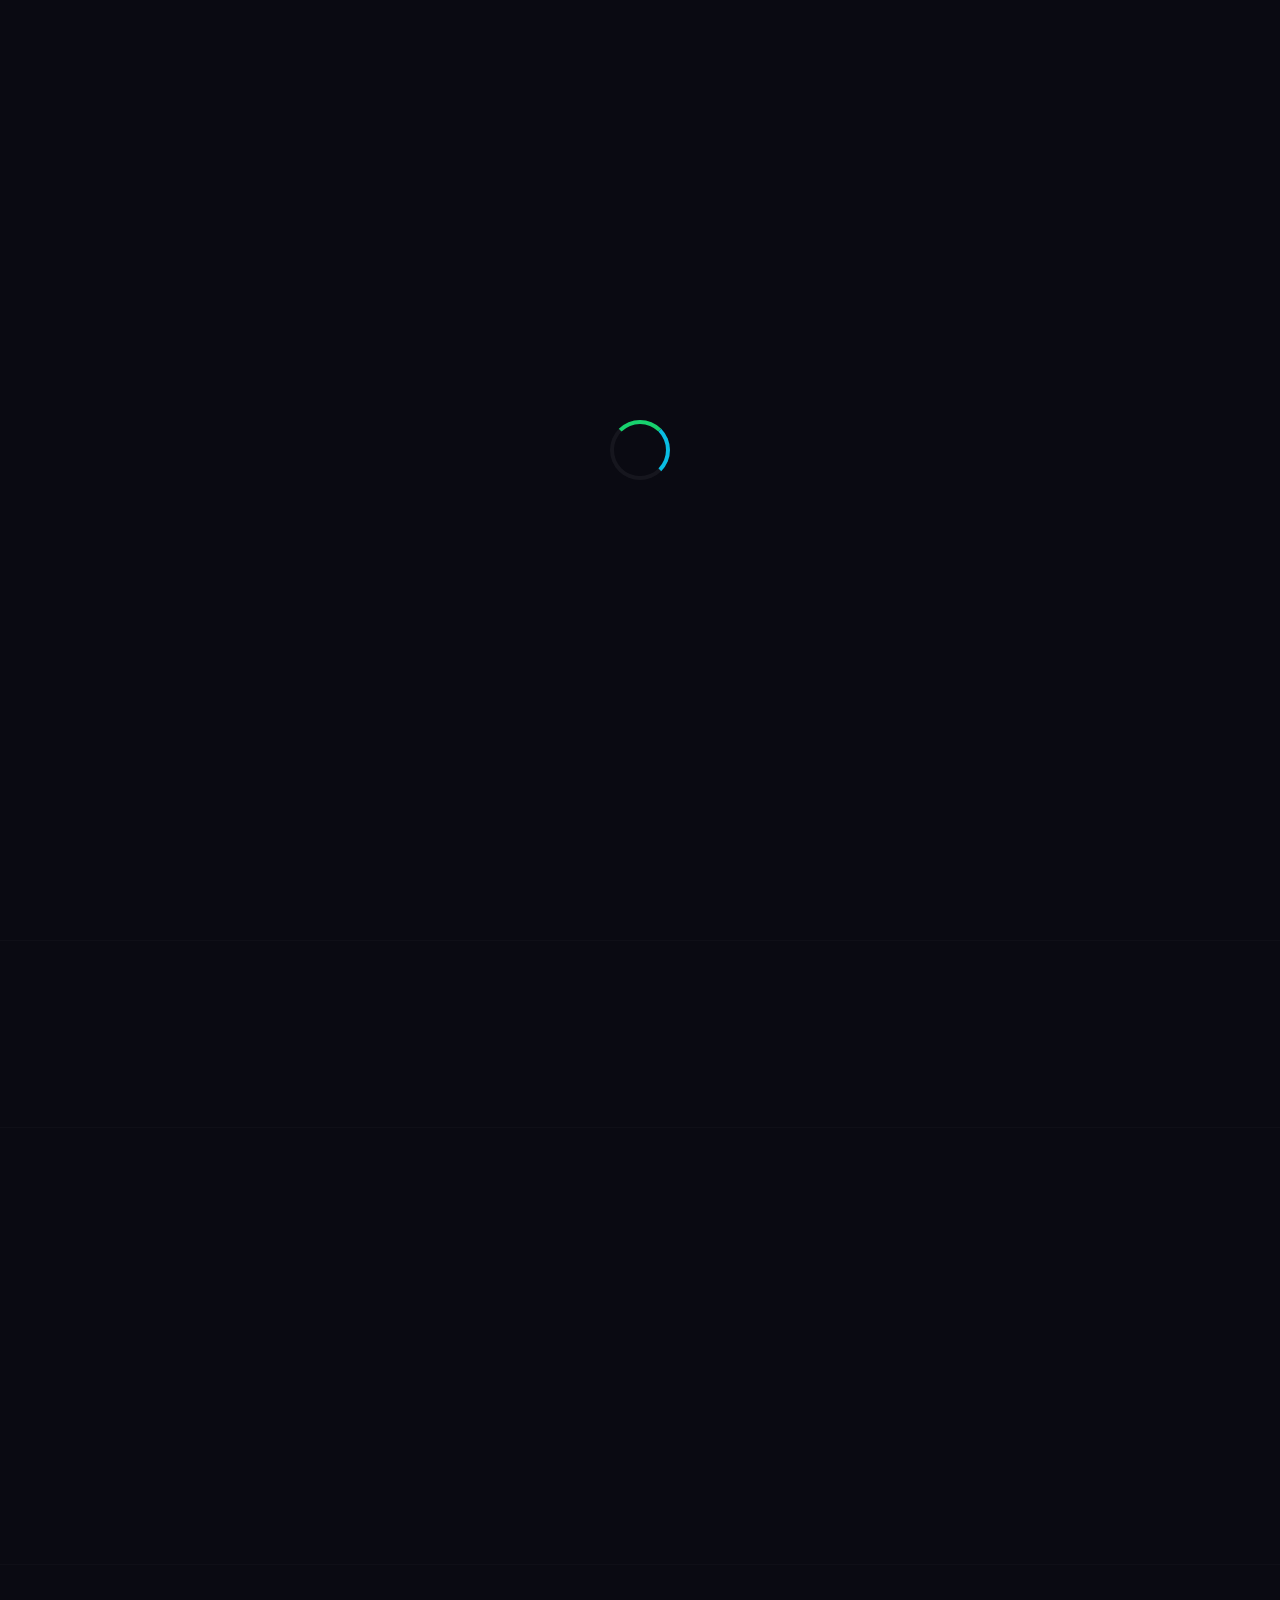
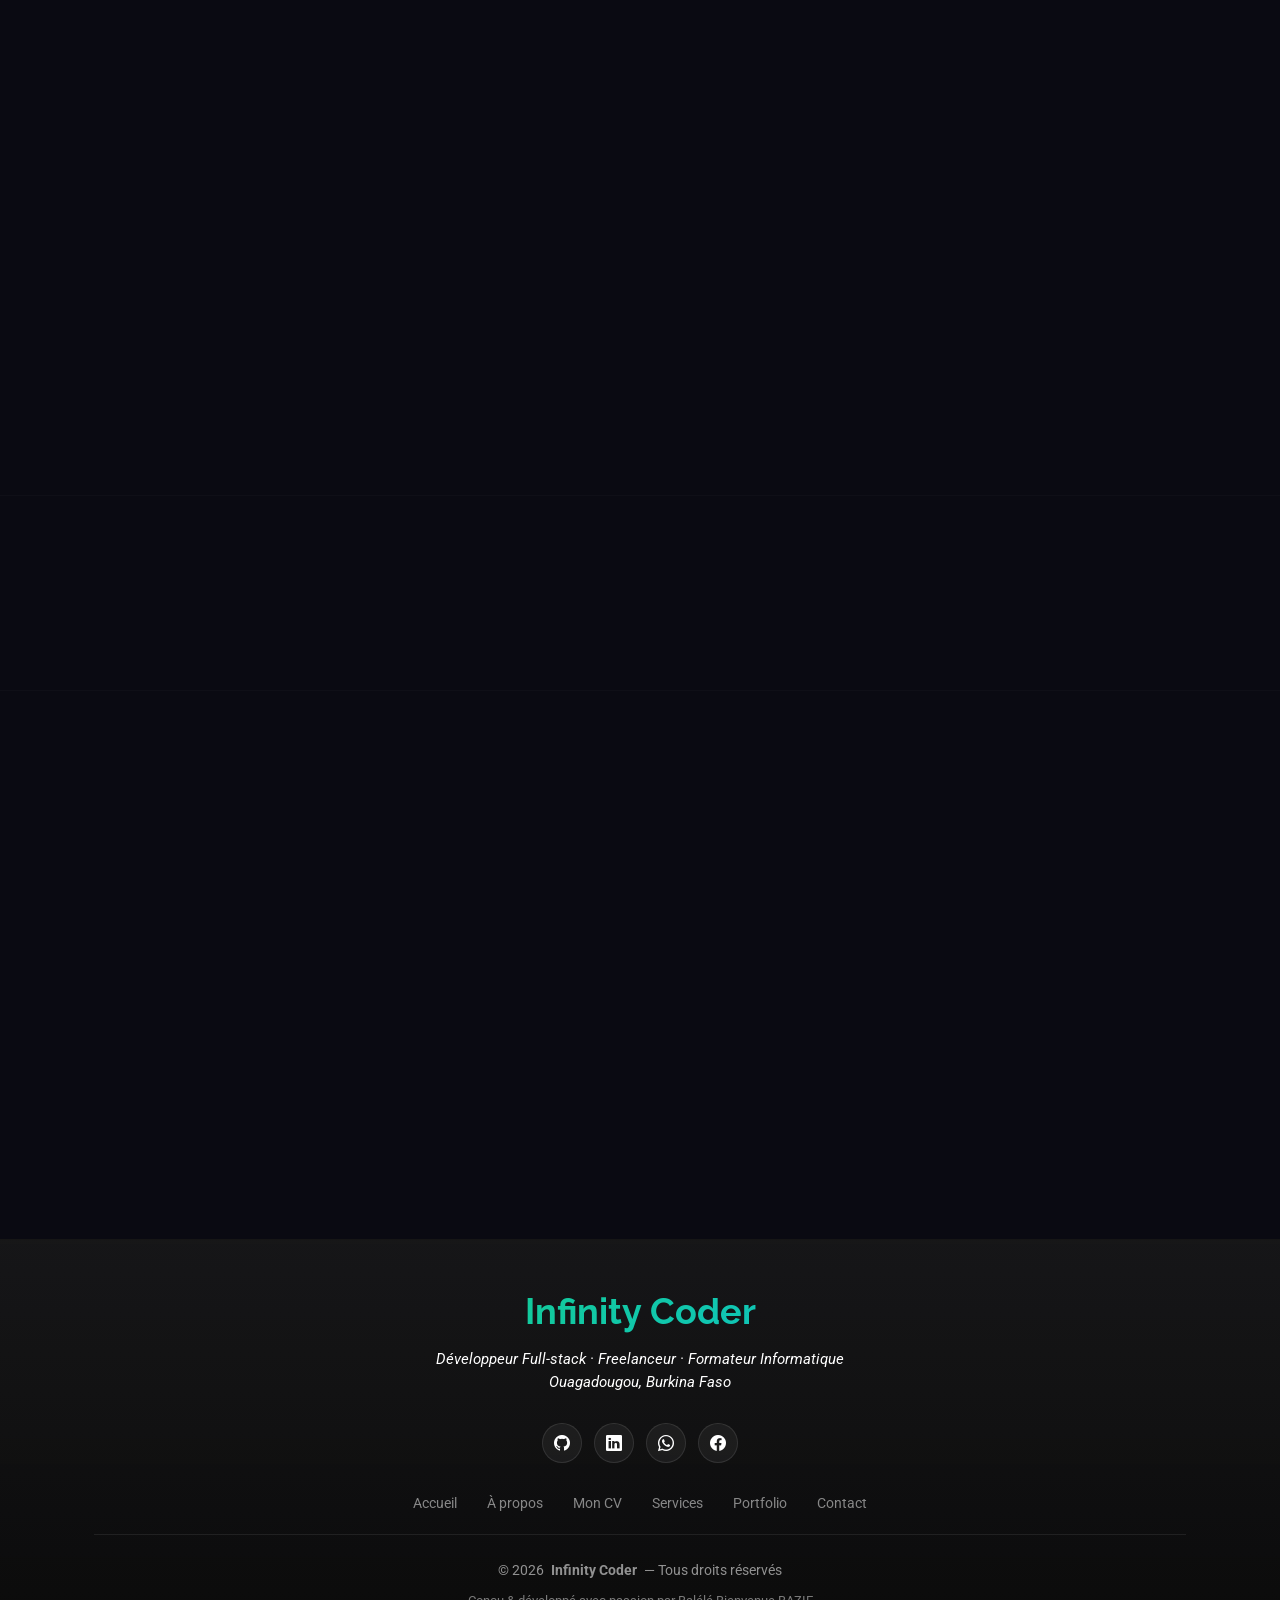
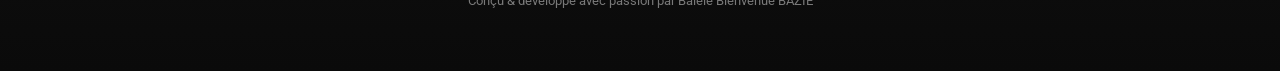
==== commit b9a297f5: "finalisation de mon portofilio pour la version stable !" ====
--- a/about.html
+++ b/about.html
@@ -10,6 +10,7 @@
   <meta property="og:title" content="À propos - Balélé Bienvenue">
   <meta property="og:description" content="Développeur Full-stack passionné, spécialisé en Flutter, Laravel et JavaScript.">
   <meta property="og:type" content="website">
+  <meta property="og:image" content="assets/img/logo_infinity.png">
 
   <!-- Favicons -->
   <link href="assets/img/logo_infinity.png" rel="icon">
@@ -70,7 +71,7 @@
           <div class="row d-flex justify-content-center text-center">
             <div class="col-lg-8">
               <h1>À propos de moi</h1><br>
-              <h1><span class="typed" data-typed-items="BAZIE BALELE BIENVENUE, Développeur Full-stack"></span><span
+              <h1><span class="typed" data-typed-items="BAZIE BALELE BIENVENUE, Développeur Full-stack, Freelanceur, Formateur Informatique, Expert Flutter & Laravel"></span><span
                   class="typed-cursor typed-cursor--blink"></span></h1>
               <p class="mb-0" style="text-align: justify;">Passionné par la technologie et la création
                 d’applications
@@ -103,7 +104,7 @@
           </div>
           <div class="col-lg-8 content">
             <p class="fst-italic py-3">
-              Je suis développeur avec 3 années d'expérience, diplômé en programmation informatique.
+              Je suis développeur avec <span id="dynamic-exp">3</span> années d'expérience, diplômé en programmation informatique.
             </p>
             <div class="row">
               <div class="col-lg-6">
@@ -118,7 +119,7 @@
               </div>
               <div class="col-lg-6">
                 <ul>
-                  <li><i class="bi bi-chevron-right"></i> <strong>Âge:</strong> <span>25 ans</span></li>
+                  <li><i class="bi bi-chevron-right"></i> <strong>Âge:</strong> <span id="dynamic-age">25 ans</span></li>
                   <li><i class="bi bi-chevron-right"></i> <strong>Diplôme:</strong> <span>Licence</span></li>
                   <li><i class="bi bi-chevron-right"></i> <strong>Email:</strong> <span>bienvenuebazie@gmail.com</span>
                   </li>
@@ -145,7 +146,7 @@
             <i class="bi bi-emoji-smile"></i>
             <div class="stats-item">
               <span data-purecounter-start="0" data-purecounter-end="3" data-purecounter-duration="1"
-                class="purecounter"></span>
+                class="purecounter" id="exp-counter"></span>
               <p>Années d'expérience</p>
             </div>
           </div><!-- End Stats Item -->
@@ -262,12 +263,81 @@
         </div>
       </div>
     </section><!-- /Skills Section -->
+
+    <!-- Soft Skills Section -->
+    <section id="soft-skills" class="section" style="padding-top: 0px; padding-bottom: 30px;">
+      <div class="container section-title" data-aos="fade-up" style="padding-bottom: 20px;">
+        <h2>Savoir-être</h2>
+        <div><span>Mes</span> <span class="description-title">Soft Skills</span></div>
+      </div>
+      <div class="container">
+        <div class="row gy-4">
+          <div class="col-lg-3 col-md-6" data-aos="fade-up" data-aos-delay="100">
+            <div style="background: var(--glass-bg); backdrop-filter: var(--glass-blur); border: 1px solid var(--glass-border); border-radius: var(--card-radius); padding: 28px 20px; text-align: center; height: 100%;">
+              <i class="bi bi-people" style="font-size: 32px; color: #18d26e; display: block; margin-bottom: 12px;"></i>
+              <h5 style="font-size: 15px; font-weight: 600; margin-bottom: 8px;">Travail d'équipe</h5>
+              <p style="font-size: 13px; color: rgba(255,255,255,0.6); margin: 0;">Collaboration efficace avec les équipes techniques et non-techniques, en méthode Agile.</p>
+            </div>
+          </div>
+          <div class="col-lg-3 col-md-6" data-aos="fade-up" data-aos-delay="150">
+            <div style="background: var(--glass-bg); backdrop-filter: var(--glass-blur); border: 1px solid var(--glass-border); border-radius: var(--card-radius); padding: 28px 20px; text-align: center; height: 100%;">
+              <i class="bi bi-chat-quote" style="font-size: 32px; color: #0abde3; display: block; margin-bottom: 12px;"></i>
+              <h5 style="font-size: 15px; font-weight: 600; margin-bottom: 8px;">Communication</h5>
+              <p style="font-size: 13px; color: rgba(255,255,255,0.6); margin: 0;">Capacité à expliquer des concepts techniques de manière claire et accessible.</p>
+            </div>
+          </div>
+          <div class="col-lg-3 col-md-6" data-aos="fade-up" data-aos-delay="200">
+            <div style="background: var(--glass-bg); backdrop-filter: var(--glass-blur); border: 1px solid var(--glass-border); border-radius: var(--card-radius); padding: 28px 20px; text-align: center; height: 100%;">
+              <i class="bi bi-lightbulb" style="font-size: 32px; color: #18d26e; display: block; margin-bottom: 12px;"></i>
+              <h5 style="font-size: 15px; font-weight: 600; margin-bottom: 8px;">Résolution de problèmes</h5>
+              <p style="font-size: 13px; color: rgba(255,255,255,0.6); margin: 0;">Approche analytique et créative pour trouver des solutions adaptées à chaque défi.</p>
+            </div>
+          </div>
+          <div class="col-lg-3 col-md-6" data-aos="fade-up" data-aos-delay="250">
+            <div style="background: var(--glass-bg); backdrop-filter: var(--glass-blur); border: 1px solid var(--glass-border); border-radius: var(--card-radius); padding: 28px 20px; text-align: center; height: 100%;">
+              <i class="bi bi-arrow-repeat" style="font-size: 32px; color: #0abde3; display: block; margin-bottom: 12px;"></i>
+              <h5 style="font-size: 15px; font-weight: 600; margin-bottom: 8px;">Adaptabilité</h5>
+              <p style="font-size: 13px; color: rgba(255,255,255,0.6); margin: 0;">Apprentissage rapide de nouvelles technologies et adaptation aux contextes changeants.</p>
+            </div>
+          </div>
+          <div class="col-lg-3 col-md-6" data-aos="fade-up" data-aos-delay="300">
+            <div style="background: var(--glass-bg); backdrop-filter: var(--glass-blur); border: 1px solid var(--glass-border); border-radius: var(--card-radius); padding: 28px 20px; text-align: center; height: 100%;">
+              <i class="bi bi-clock-history" style="font-size: 32px; color: #18d26e; display: block; margin-bottom: 12px;"></i>
+              <h5 style="font-size: 15px; font-weight: 600; margin-bottom: 8px;">Gestion du temps</h5>
+              <p style="font-size: 13px; color: rgba(255,255,255,0.6); margin: 0;">Respect des délais et priorisation efficace des tâches pour livrer à temps.</p>
+            </div>
+          </div>
+          <div class="col-lg-3 col-md-6" data-aos="fade-up" data-aos-delay="350">
+            <div style="background: var(--glass-bg); backdrop-filter: var(--glass-blur); border: 1px solid var(--glass-border); border-radius: var(--card-radius); padding: 28px 20px; text-align: center; height: 100%;">
+              <i class="bi bi-person-workspace" style="font-size: 32px; color: #0abde3; display: block; margin-bottom: 12px;"></i>
+              <h5 style="font-size: 15px; font-weight: 600; margin-bottom: 8px;">Autonomie</h5>
+              <p style="font-size: 13px; color: rgba(255,255,255,0.6); margin: 0;">Capable de mener des projets de bout en bout de manière indépendante.</p>
+            </div>
+          </div>
+          <div class="col-lg-3 col-md-6" data-aos="fade-up" data-aos-delay="400">
+            <div style="background: var(--glass-bg); backdrop-filter: var(--glass-blur); border: 1px solid var(--glass-border); border-radius: var(--card-radius); padding: 28px 20px; text-align: center; height: 100%;">
+              <i class="bi bi-mortarboard" style="font-size: 32px; color: #18d26e; display: block; margin-bottom: 12px;"></i>
+              <h5 style="font-size: 15px; font-weight: 600; margin-bottom: 8px;">Pédagogie</h5>
+              <p style="font-size: 13px; color: rgba(255,255,255,0.6); margin: 0;">Expérience en formation et mentorat auprès de développeurs juniors et étudiants.</p>
+            </div>
+          </div>
+          <div class="col-lg-3 col-md-6" data-aos="fade-up" data-aos-delay="450">
+            <div style="background: var(--glass-bg); backdrop-filter: var(--glass-blur); border: 1px solid var(--glass-border); border-radius: var(--card-radius); padding: 28px 20px; text-align: center; height: 100%;">
+              <i class="bi bi-heart" style="font-size: 32px; color: #0abde3; display: block; margin-bottom: 12px;"></i>
+              <h5 style="font-size: 15px; font-weight: 600; margin-bottom: 8px;">Passion</h5>
+              <p style="font-size: 13px; color: rgba(255,255,255,0.6); margin: 0;">Véritable passion pour le code et la technologie, moteur de mon engagement quotidien.</p>
+            </div>
+          </div>
+        </div>
+      </div>
+    </section><!-- /Soft Skills Section -->
+
     <!-- Interests Section -->
     <section id="interests" class="interests section" style="padding-top: 0px;">
       <!-- Section Title -->
       <div class="container section-title" data-aos="fade-up" style="padding-bottom: 20px;">
         <h2>Vision</h2>
-        <div><span>Je suis</span> <span class="description-title">interessé par</span></div>
+        <div><span>Je suis</span> <span class="description-title">intéressé par</span></div>
       </div><!-- End Section Title -->
       <div class="container">
         <div class="row gy-4">
@@ -301,7 +371,7 @@
         </div>
       </div>
     </section>
-    <section id="interests" class="interests section" style="padding-top: 0px;">
+    <section id="certifications" class="interests section" style="padding-top: 0px;">
       <!-- Section Title -->
       <div class="container section-title" data-aos="fade-up" style="padding-bottom: 20px;">
         <h2>Certificats</h2>
@@ -373,7 +443,7 @@
       </div>
       <div class="container">
         <div class="copyright">
-          <span>© 2025</span> <strong class="px-1 sitename">Infinity Coder</strong> <span>— Tous droits réservés</span>
+          <span>© 2026</span> <strong class="px-1 sitename">Infinity Coder</strong> <span>— Tous droits réservés</span>
         </div>
         <p class="footer-tagline">Conçu & développé avec passion par Balélé Bienvenue BAZIE</p>
       </div>
@@ -402,6 +472,28 @@
   <!-- Main JS File -->
   <script src="assets/js/main.js"></script>
 
+  <!-- Age + Experience dynamiques -->
+  <script>
+    (function() {
+      var today = new Date();
+      // Age dynamique
+      var birthDate = new Date(2000, 8, 28);
+      var age = today.getFullYear() - birthDate.getFullYear();
+      var m = today.getMonth() - birthDate.getMonth();
+      if (m < 0 || (m === 0 && today.getDate() < birthDate.getDate())) age--;
+      var elAge = document.getElementById('dynamic-age');
+      if (elAge) elAge.textContent = age + ' ans';
+      // Experience dynamique (debut carriere: 2023)
+      var expYears = today.getFullYear() - 2023;
+      if (today.getMonth() < 0) expYears--;
+      if (expYears < 3) expYears = 3;
+      var elExp = document.getElementById('dynamic-exp');
+      if (elExp) elExp.textContent = expYears;
+      var elCounter = document.getElementById('exp-counter');
+      if (elCounter) elCounter.setAttribute('data-purecounter-end', expYears);
+    })();
+  </script>
+
   <!-- WhatsApp Floating Button -->
   <a href="https://wa.me/22654738460" class="whatsapp-float" target="_blank" title="Contactez-moi sur WhatsApp">
     <i class="bi bi-whatsapp"></i>
--- a/assets/css/main.css
+++ b/assets/css/main.css
@@ -19,17 +19,17 @@
 
 /* Global Colors - The following color variables are used throughout the website. Updating them here will change the color scheme of the entire website */
 :root {
-  --background-color: #000000;
-  /* Background color for the entire website, including individual sections */
-  --default-color: #fafafa;
+  --background-color: #0a0a12;
+  /* Background color — noir bleuté doux, moins agressif pour les yeux */
+  --default-color: #f0f0f5;
   /* Default color used for the majority of the text content across the entire website */
   --heading-color: #ffffff;
   /* Color for headings, subheadings and title throughout the website */
   --accent-color: #18d26e;
   /* Accent color that represents your brand on the website. It's used for buttons, links, and other elements that need to stand out */
-  --surface-color: #1a1a1a;
-  /* The surface color is used as a background of boxed elements within sections, such as cards, icon boxes, or other elements that require a visual separation from the global background. */
-  --contrast-color: #000000;
+  --surface-color: #141420;
+  /* Surface color — décalage bleuté subtil pour plus de profondeur */
+  --contrast-color: #0a0a12;
   /* Contrast color for text, ensuring readability against backgrounds of accent, heading, or default colors. */
 
   /* New modern design variables */
@@ -37,8 +37,8 @@
   --accent-color-secondary: #0abde3;
   --accent-glow: 0 0 20px rgba(24, 210, 110, 0.3);
   --accent-glow-strong: 0 0 40px rgba(24, 210, 110, 0.4), 0 0 80px rgba(10, 189, 227, 0.2);
-  --glass-bg: rgba(26, 26, 26, 0.6);
-  --glass-border: rgba(255, 255, 255, 0.08);
+  --glass-bg: rgba(20, 20, 32, 0.65);
+  --glass-border: rgba(255, 255, 255, 0.12);
   --glass-blur: blur(20px);
   --card-radius: 16px;
   --transition-smooth: all 0.4s cubic-bezier(0.25, 0.46, 0.45, 0.94);
@@ -50,9 +50,9 @@
   /* The default color of the main navmenu links */
   --nav-hover-color: #18d26e;
   /* Applied to main navmenu links when they are hovered over or active */
-  --nav-mobile-background-color: #1a1a1a;
+  --nav-mobile-background-color: #141420;
   /* Used as the background color for mobile navigation menu */
-  --nav-dropdown-background-color: #1a1a1a;
+  --nav-dropdown-background-color: #141420;
   /* Used as the background color for dropdown items that appear when hovering over primary navigation items */
   --nav-dropdown-color: #fafafa;
   /* Used for navigation links of the dropdown items in the navigation menu. */
@@ -63,16 +63,16 @@
 /* Color Presets - These classes override global colors when applied to any section or element, providing reuse of the sam color scheme. */
 
 .light-background {
-  --background-color: #1a1a1a;
-  --surface-color: #343434;
+  --background-color: #141420;
+  --surface-color: #1e1e2e;
 }
 
 .dark-background {
-  --background-color: rgba(15, 15, 15, 0.975);
+  --background-color: rgba(8, 8, 16, 0.975);
   --default-color: #ffffff;
   --heading-color: #ffffff;
-  --surface-color: #292929f9;
-  --contrast-color: #000000;
+  --surface-color: #1a1a2af9;
+  --contrast-color: #0a0a12;
 }
 
 /* Smooth scroll */
@@ -186,6 +186,13 @@
 .header .logo img {
   max-height: 90px;
   width: 180px;
+}
+
+@media (max-width: 768px) {
+  .header .logo img {
+    max-height: 50px;
+    width: 100px;
+  }
 }
 
 .header .logo h1 {
@@ -530,8 +537,8 @@
 
 .footer .copyright {
   padding-top: 25px;
-  border-top: 1px solid rgba(255, 255, 255, 0.05);
-  color: rgba(255, 255, 255, 0.4);
+  border-top: 1px solid rgba(255, 255, 255, 0.08);
+  color: rgba(255, 255, 255, 0.55);
 }
 
 .footer .credits {
@@ -601,29 +608,42 @@
   bottom: -15px;
   z-index: 99999;
   background: var(--accent-gradient);
-  width: 44px;
-  height: 44px;
-  border-radius: 50px;
-  transition: var(--transition-smooth);
+  width: 48px;
+  height: 48px;
+  border-radius: 50%;
+  transition: all 0.5s cubic-bezier(0.25, 0.46, 0.45, 0.94);
   box-shadow: var(--accent-glow);
+  border: 2px solid rgba(255, 255, 255, 0.1);
 }
 
 .scroll-top i {
   font-size: 24px;
   color: #000000;
   line-height: 0;
+  transition: transform 0.3s ease;
 }
 
 .scroll-top:hover {
-  transform: translateY(-3px);
+  transform: translateY(-5px) scale(1.1);
   box-shadow: var(--accent-glow-strong);
   color: #000000;
+}
+
+.scroll-top:hover i {
+  transform: translateY(-2px);
 }
 
 .scroll-top.active {
   visibility: visible;
   opacity: 1;
   bottom: 15px;
+  animation: scrollTopBounce 0.6s ease;
+}
+
+@keyframes scrollTopBounce {
+  0% { transform: translateY(20px); opacity: 0; }
+  50% { transform: translateY(-5px); }
+  100% { transform: translateY(0); opacity: 1; }
 }
 
 /*--------------------------------------------------------------
@@ -2816,7 +2836,7 @@
 
 .footer .footer-tagline {
   font-size: 13px;
-  color: rgba(255, 255, 255, 0.3);
+  color: rgba(255, 255, 255, 0.45);
   margin-top: 10px;
   font-style: normal;
 }
@@ -2867,4 +2887,71 @@
   .process .process-steps {
     grid-template-columns: 1fr;
   }
+  .portfolio-stats {
+    gap: 20px !important;
+  }
+  .cta-recruiter {
+    padding: 30px 20px !important;
+  }
+}
+
+/*--------------------------------------------------------------
+# FAQ Accordion
+--------------------------------------------------------------*/
+.accordion-button::after {
+  filter: invert(1);
+}
+
+.accordion-button:not(.collapsed) {
+  background: rgba(24, 210, 110, 0.05) !important;
+  border-bottom: 1px solid rgba(24, 210, 110, 0.15);
+}
+
+.accordion-item {
+  transition: all 0.3s ease;
+}
+
+.accordion-item:hover {
+  border-color: rgba(24, 210, 110, 0.2) !important;
+}
+
+/*--------------------------------------------------------------
+# CTA Recruiter hover effects
+--------------------------------------------------------------*/
+.cta-recruiter a:hover {
+  transform: translateY(-2px);
+  box-shadow: 0 6px 25px rgba(24, 210, 110, 0.4);
+}
+
+/*--------------------------------------------------------------
+# Partner cards hover + stagger animation
+--------------------------------------------------------------*/
+.partner-item {
+  animation: partnerFadeIn 0.6s ease forwards;
+  opacity: 0;
+}
+
+.partner-item:nth-child(1) { animation-delay: 0.1s; }
+.partner-item:nth-child(2) { animation-delay: 0.25s; }
+.partner-item:nth-child(3) { animation-delay: 0.4s; }
+.partner-item:nth-child(4) { animation-delay: 0.55s; }
+
+@keyframes partnerFadeIn {
+  0% { opacity: 0; transform: translateY(20px) scale(0.95); }
+  100% { opacity: 1; transform: translateY(0) scale(1); }
+}
+
+.partner-item:hover {
+  border-color: rgba(24, 210, 110, 0.25) !important;
+  transform: translateY(-4px);
+  box-shadow: 0 8px 25px rgba(24, 210, 110, 0.15);
+}
+
+/*--------------------------------------------------------------
+# Testimonial cards hover
+--------------------------------------------------------------*/
+.testimonial-card:hover {
+  border-color: rgba(24, 210, 110, 0.2) !important;
+  transform: translateY(-3px);
+  box-shadow: 0 8px 25px rgba(0, 0, 0, 0.3);
 }
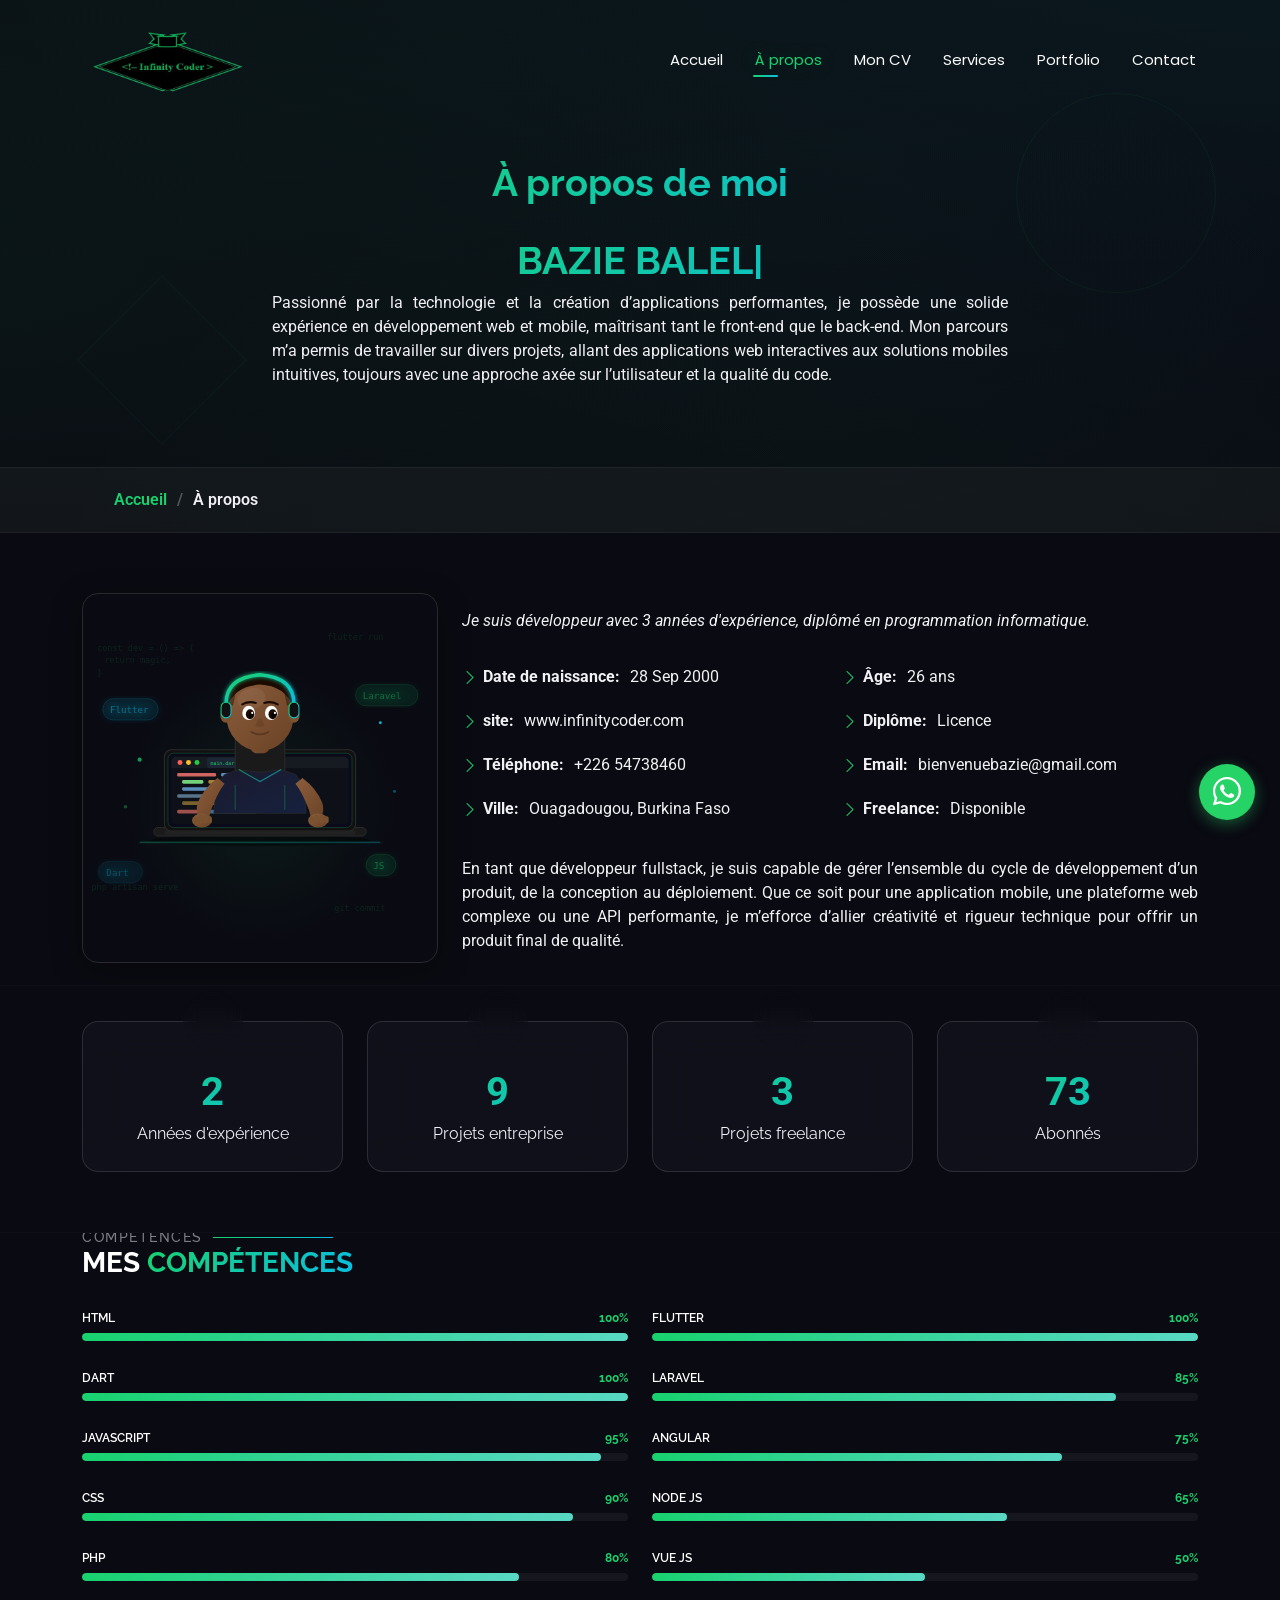
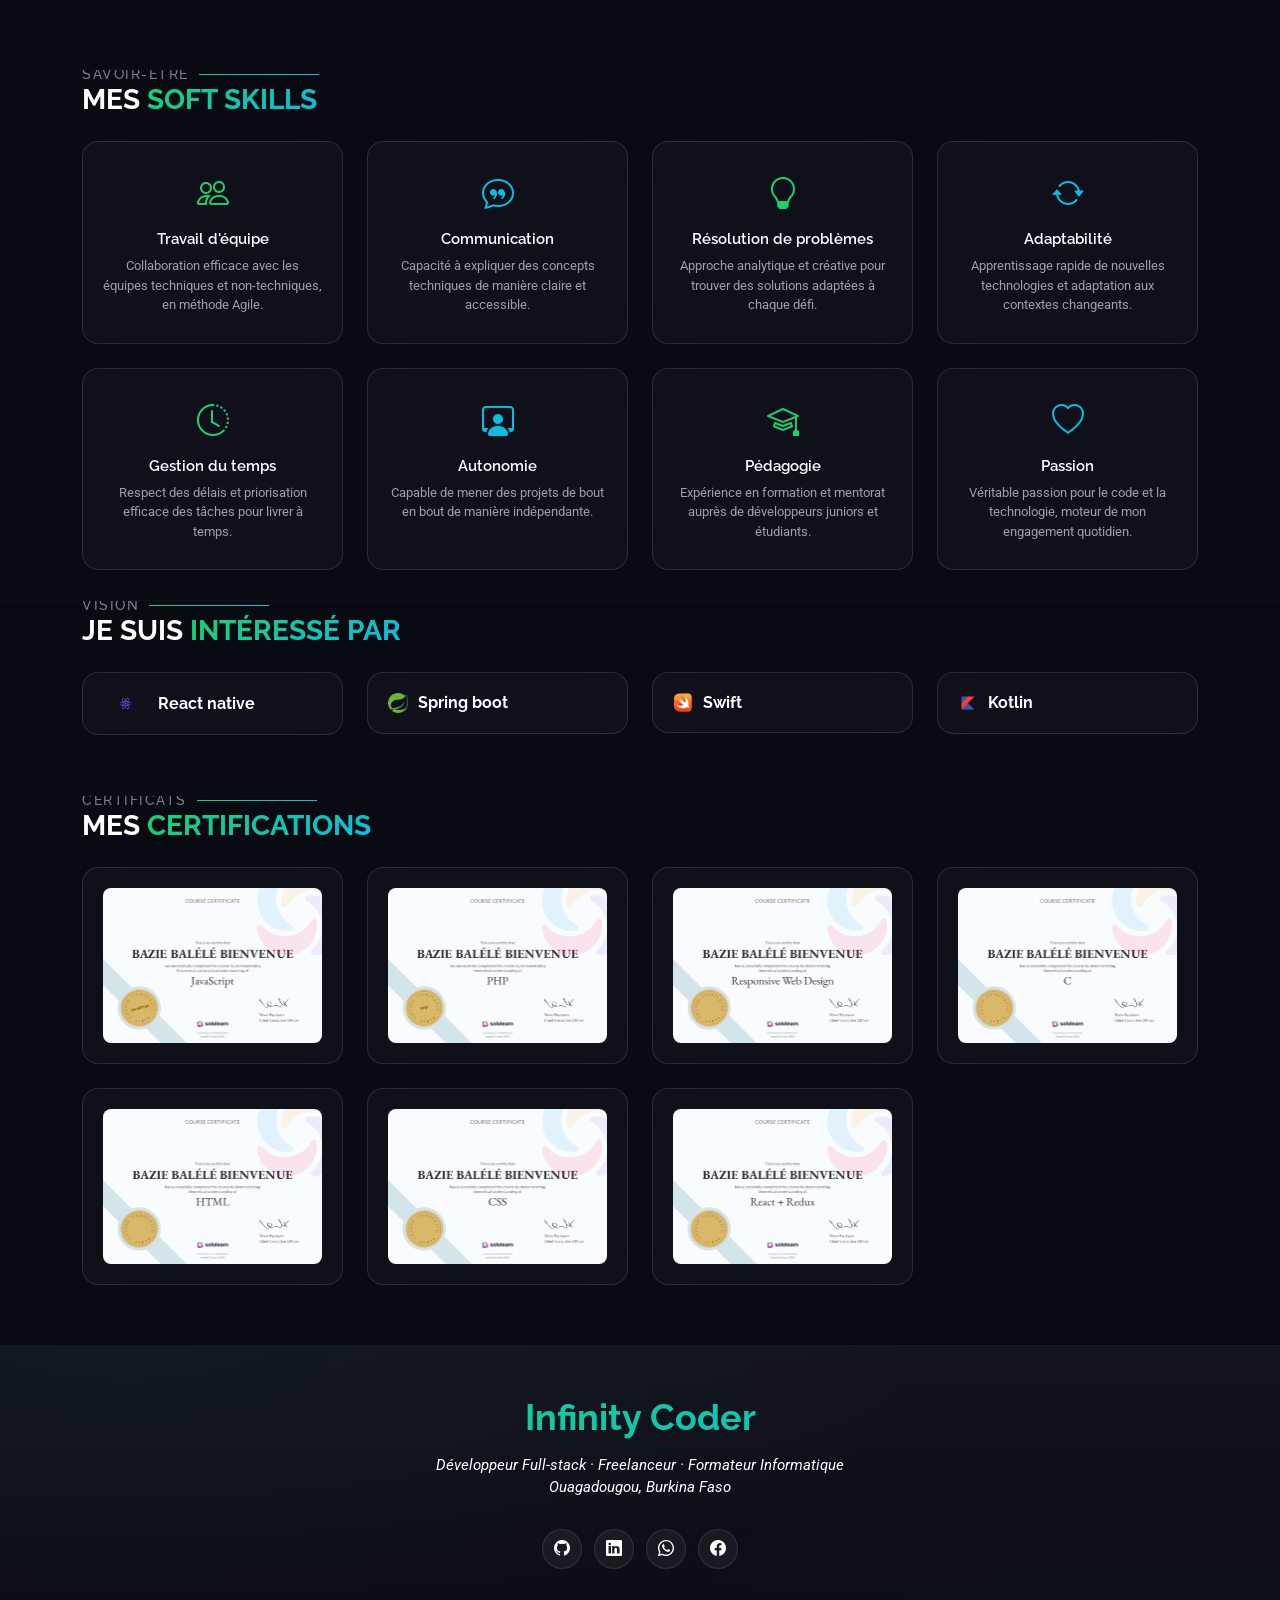
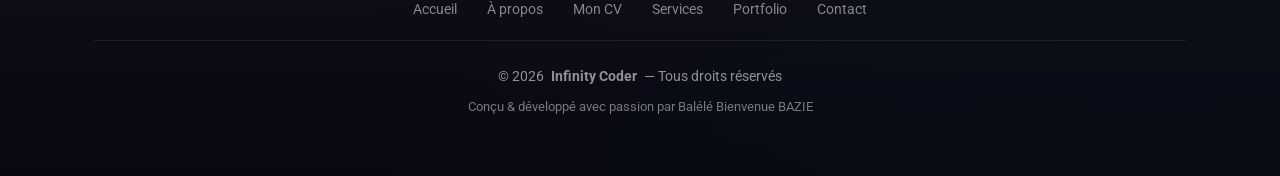
==== commit 1a11804e: "Review pour intuitif !" ====
--- a/about.html
+++ b/about.html
@@ -381,41 +381,41 @@
         <div class="row gy-4">
           <div class="col-lg-3 col-md-4" data-aos="fade-up" data-aos-delay="100">
             <div class="features-item">
-              <img src="assets/img/javascript.png" alt="" class="img-fluid">
+              <img src="assets/img/javascript.png" alt="" class="img-fluid" loading="lazy">
             </div>
           </div><!-- End Feature Item -->
           <div class="col-lg-3 col-md-4" data-aos="fade-up" data-aos-delay="200">
             <div class="features-item">
-              <img src="assets/img/php.png" alt="" class="img-fluid">
+              <img src="assets/img/php.png" alt="" class="img-fluid" loading="lazy">
             </div>
           </div><!-- End Feature Item -->
 
           <div class="col-lg-3 col-md-4" data-aos="fade-up" data-aos-delay="300">
             <div class="features-item">
-              <img src="assets/img/rescon.png" alt="" class="img-fluid">
+              <img src="assets/img/rescon.png" alt="" class="img-fluid" loading="lazy">
             </div>
           </div><!-- End Feature Item -->
 
           <div class="col-lg-3 col-md-4" data-aos="fade-up" data-aos-delay="200">
             <div class="features-item">
-              <img src="assets/img/c.png" alt="" class="img-fluid">
+              <img src="assets/img/c.png" alt="" class="img-fluid" loading="lazy">
             </div>
           </div><!-- End Feature Item -->
 
           <div class="col-lg-3 col-md-4" data-aos="fade-up" data-aos-delay="300">
             <div class="features-item">
-              <img src="assets/img/html.png" alt="" class="img-fluid">
+              <img src="assets/img/html.png" alt="" class="img-fluid" loading="lazy">
             </div>
           </div><!-- End Feature Item -->
 
           <div class="col-lg-3 col-md-4" data-aos="fade-up" data-aos-delay="200">
             <div class="features-item">
-              <img src="assets/img/css.png" alt="" class="img-fluid">
+              <img src="assets/img/css.png" alt="" class="img-fluid" loading="lazy">
             </div>
           </div><!-- End Feature Item -->
           <div class="col-lg-3 col-md-4" data-aos="fade-up" data-aos-delay="200">
             <div class="features-item">
-              <img src="assets/img/reactredux.png" alt="" class="img-fluid">
+              <img src="assets/img/reactredux.png" alt="" class="img-fluid" loading="lazy">
             </div>
           </div><!-- End Feature Item -->
         </div>
--- a/assets/css/main.css
+++ b/assets/css/main.css
@@ -88,9 +88,12 @@
   background-color: var(--background-color);
   font-family: var(--default-font);
   background-image:
+    linear-gradient(rgba(24, 210, 110, 0.015) 1px, transparent 1px),
+    linear-gradient(90deg, rgba(24, 210, 110, 0.015) 1px, transparent 1px),
     radial-gradient(ellipse at 20% 50%, rgba(24, 210, 110, 0.03) 0%, transparent 50%),
     radial-gradient(ellipse at 80% 20%, rgba(10, 189, 227, 0.03) 0%, transparent 50%),
     radial-gradient(ellipse at 50% 80%, rgba(24, 210, 110, 0.02) 0%, transparent 50%);
+  background-size: 60px 60px, 60px 60px, 100% 100%, 100% 100%, 100% 100%;
   background-attachment: fixed;
 }
 
@@ -478,12 +481,33 @@
 --------------------------------------------------------------*/
 .footer {
   color: var(--default-color);
-  background: linear-gradient(to top, rgba(10, 10, 10, 1) 0%, rgba(26, 26, 26, 0.8) 100%);
+  background: linear-gradient(to top, rgba(8, 8, 16, 1) 0%, rgba(20, 20, 32, 0.8) 100%);
   font-size: 14px;
   text-align: center;
   padding: 50px 0 30px 0;
   position: relative;
-  border-top: 1px solid rgba(255, 255, 255, 0.05);
+  border-top: 1px solid rgba(24, 210, 110, 0.1);
+  overflow: hidden;
+}
+
+.footer::before {
+  content: '';
+  position: absolute;
+  top: 0;
+  left: 0;
+  width: 100%;
+  height: 100%;
+  background:
+    radial-gradient(ellipse at 10% 0%, rgba(24, 210, 110, 0.04) 0%, transparent 50%),
+    radial-gradient(ellipse at 90% 100%, rgba(10, 189, 227, 0.03) 0%, transparent 50%);
+  animation: meshMove 15s ease-in-out infinite alternate;
+  pointer-events: none;
+  z-index: 0;
+}
+
+.footer > * {
+  position: relative;
+  z-index: 1;
 }
 
 .footer h3 {
@@ -662,6 +686,43 @@
   color: var(--default-color);
   background-color: var(--background-color);
   position: relative;
+  overflow: hidden;
+}
+
+.page-title::before {
+  content: '';
+  position: absolute;
+  top: -50%;
+  left: -50%;
+  width: 200%;
+  height: 200%;
+  background:
+    radial-gradient(ellipse at 20% 50%, rgba(24, 210, 110, 0.06) 0%, transparent 50%),
+    radial-gradient(ellipse at 80% 20%, rgba(10, 189, 227, 0.05) 0%, transparent 50%),
+    radial-gradient(ellipse at 60% 80%, rgba(24, 210, 110, 0.04) 0%, transparent 40%);
+  animation: meshMove 12s ease-in-out infinite alternate;
+  z-index: 0;
+  pointer-events: none;
+}
+
+.page-title > * {
+  position: relative;
+  z-index: 1;
+}
+
+@keyframes meshMove {
+  0% {
+    transform: translate(0, 0) rotate(0deg);
+  }
+  33% {
+    transform: translate(2%, -1%) rotate(1deg);
+  }
+  66% {
+    transform: translate(-1%, 2%) rotate(-0.5deg);
+  }
+  100% {
+    transform: translate(1%, -2%) rotate(0.5deg);
+  }
 }
 
 .page-title .heading {
@@ -681,6 +742,43 @@
   -webkit-background-clip: text;
   -webkit-text-fill-color: transparent;
   background-clip: text;
+}
+
+.page-title .heading::before {
+  content: '';
+  position: absolute;
+  top: 20%;
+  right: 5%;
+  width: 200px;
+  height: 200px;
+  border: 1px solid rgba(24, 210, 110, 0.06);
+  border-radius: 50%;
+  pointer-events: none;
+  animation: geoFloat 8s ease-in-out infinite alternate;
+}
+
+.page-title .heading::after {
+  content: '';
+  position: absolute;
+  bottom: 10%;
+  left: 8%;
+  width: 120px;
+  height: 120px;
+  border: 1px solid rgba(10, 189, 227, 0.05);
+  transform: rotate(45deg);
+  pointer-events: none;
+  animation: geoFloat 10s ease-in-out infinite alternate-reverse;
+}
+
+@keyframes geoFloat {
+  0% { transform: translate(0, 0) rotate(0deg); opacity: 0.5; }
+  50% { transform: translate(10px, -15px) rotate(5deg); opacity: 1; }
+  100% { transform: translate(-5px, 10px) rotate(-3deg); opacity: 0.6; }
+}
+
+.page-title .heading {
+  position: relative;
+  overflow: hidden;
 }
 
 .page-title nav {
@@ -2954,4 +3052,107 @@
   border-color: rgba(24, 210, 110, 0.2) !important;
   transform: translateY(-3px);
   box-shadow: 0 8px 25px rgba(0, 0, 0, 0.3);
+}
+
+/*--------------------------------------------------------------
+# Print Styles - Resume Page
+--------------------------------------------------------------*/
+@media print {
+  body {
+    background: #fff !important;
+    color: #000 !important;
+    font-size: 12pt;
+    background-image: none !important;
+  }
+
+  header, footer, .scroll-top, .whatsapp-float, #preloader,
+  .breadcrumbs, .download-cv-btn, .page-title::before,
+  .page-title .heading::before, .page-title .heading::after {
+    display: none !important;
+  }
+
+  .page-title {
+    background: none !important;
+    padding: 0 !important;
+  }
+
+  .page-title .heading {
+    padding: 20px 0 10px !important;
+    background: none !important;
+  }
+
+  .page-title .heading h1 {
+    background: none !important;
+    -webkit-text-fill-color: #000 !important;
+    color: #000 !important;
+    font-size: 24pt !important;
+  }
+
+  .page-title .heading p {
+    color: #333 !important;
+  }
+
+  section, .section {
+    background: none !important;
+    padding: 15px 0 !important;
+  }
+
+  .resume-title {
+    color: #18d26e !important;
+    border-bottom: 2px solid #18d26e;
+    padding-bottom: 5px;
+  }
+
+  .resume-item h4 {
+    color: #000 !important;
+  }
+
+  .resume-item h5 {
+    color: #333 !important;
+  }
+
+  .resume-item p, .resume-item li {
+    color: #333 !important;
+  }
+
+  a {
+    color: #000 !important;
+    text-decoration: none !important;
+  }
+
+  .container {
+    max-width: 100% !important;
+    padding: 0 20px !important;
+  }
+
+  * {
+    box-shadow: none !important;
+    text-shadow: none !important;
+  }
+}
+
+/*--------------------------------------------------------------
+# Scroll Progress Bar
+--------------------------------------------------------------*/
+.scroll-progress {
+  position: fixed;
+  top: 0;
+  left: 0;
+  height: 3px;
+  background: var(--accent-gradient);
+  z-index: 999999;
+  transition: width 0.1s linear;
+  box-shadow: 0 0 8px rgba(24, 210, 110, 0.4);
+}
+
+/*--------------------------------------------------------------
+# Page Transition
+--------------------------------------------------------------*/
+.page-transition {
+  animation: pageIn 0.4s ease-out;
+}
+
+@keyframes pageIn {
+  0% { opacity: 0; transform: translateY(15px); }
+  100% { opacity: 1; transform: translateY(0); }
 }
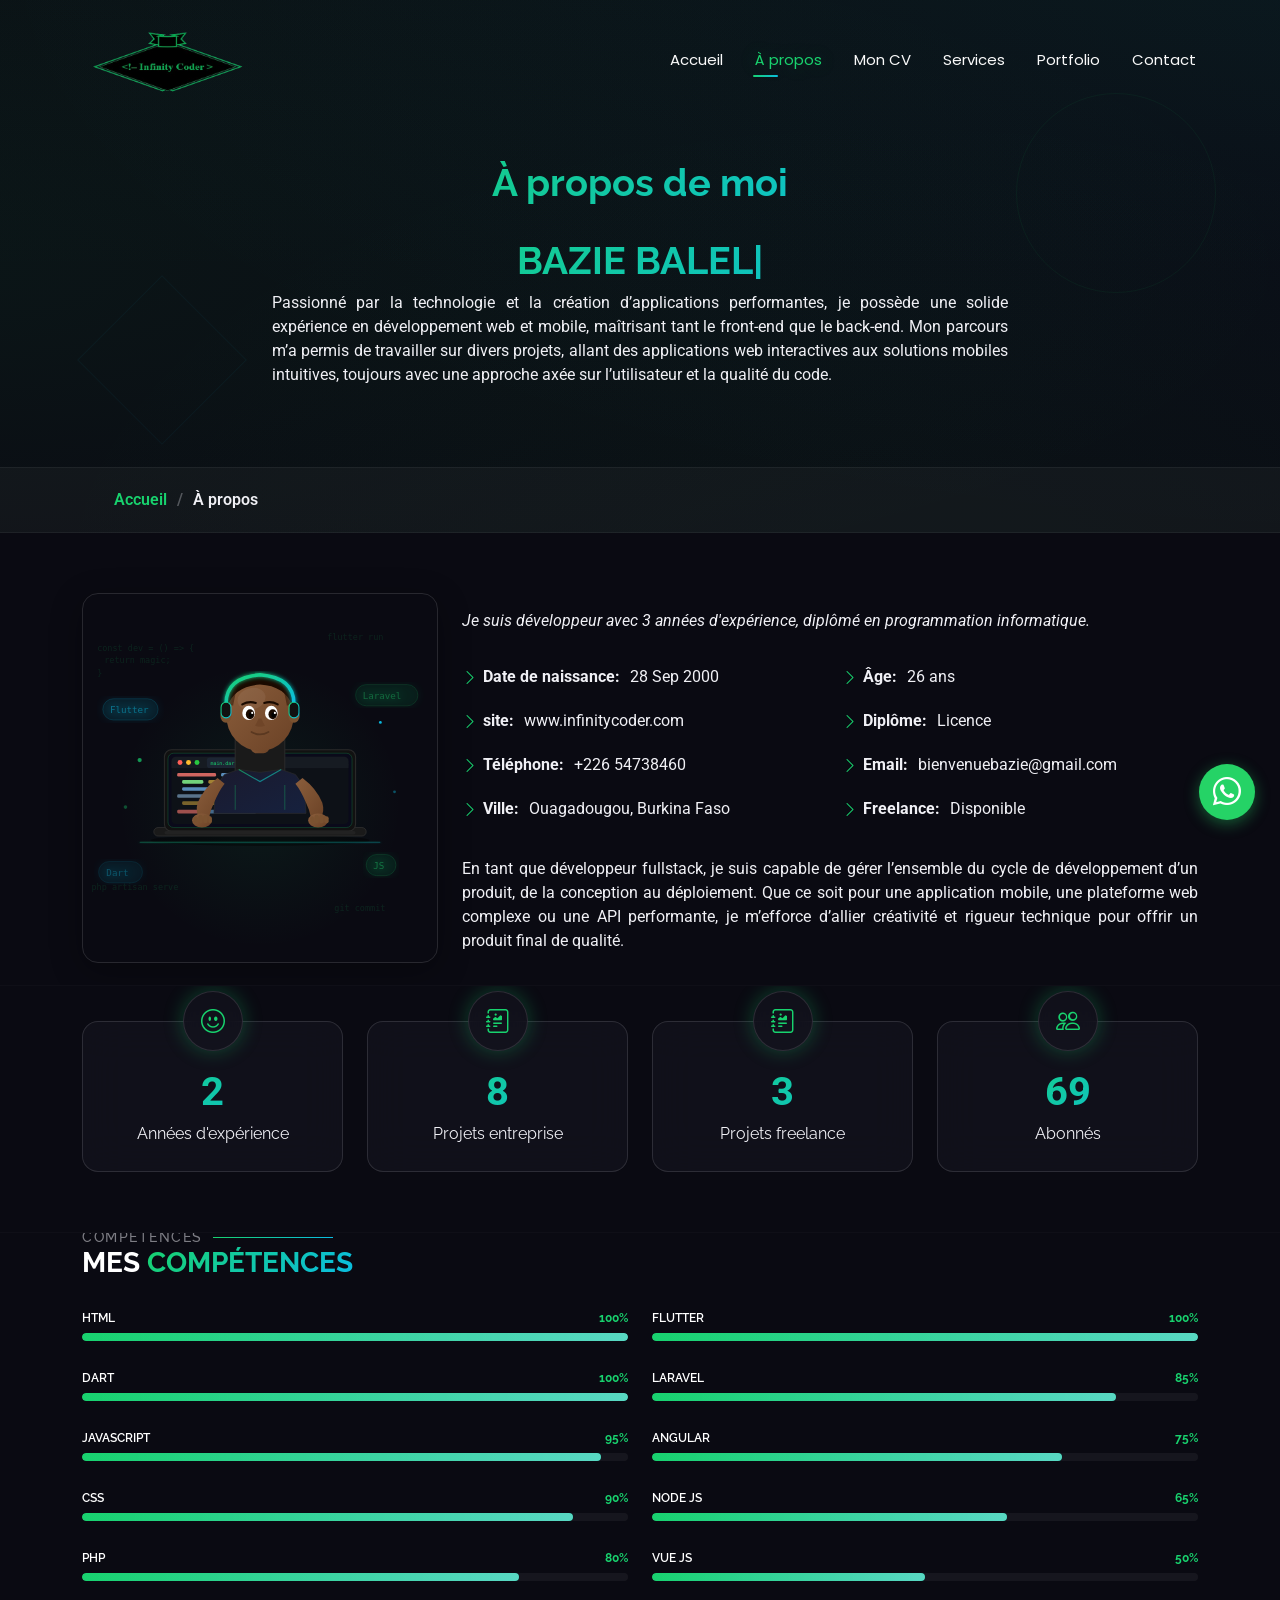
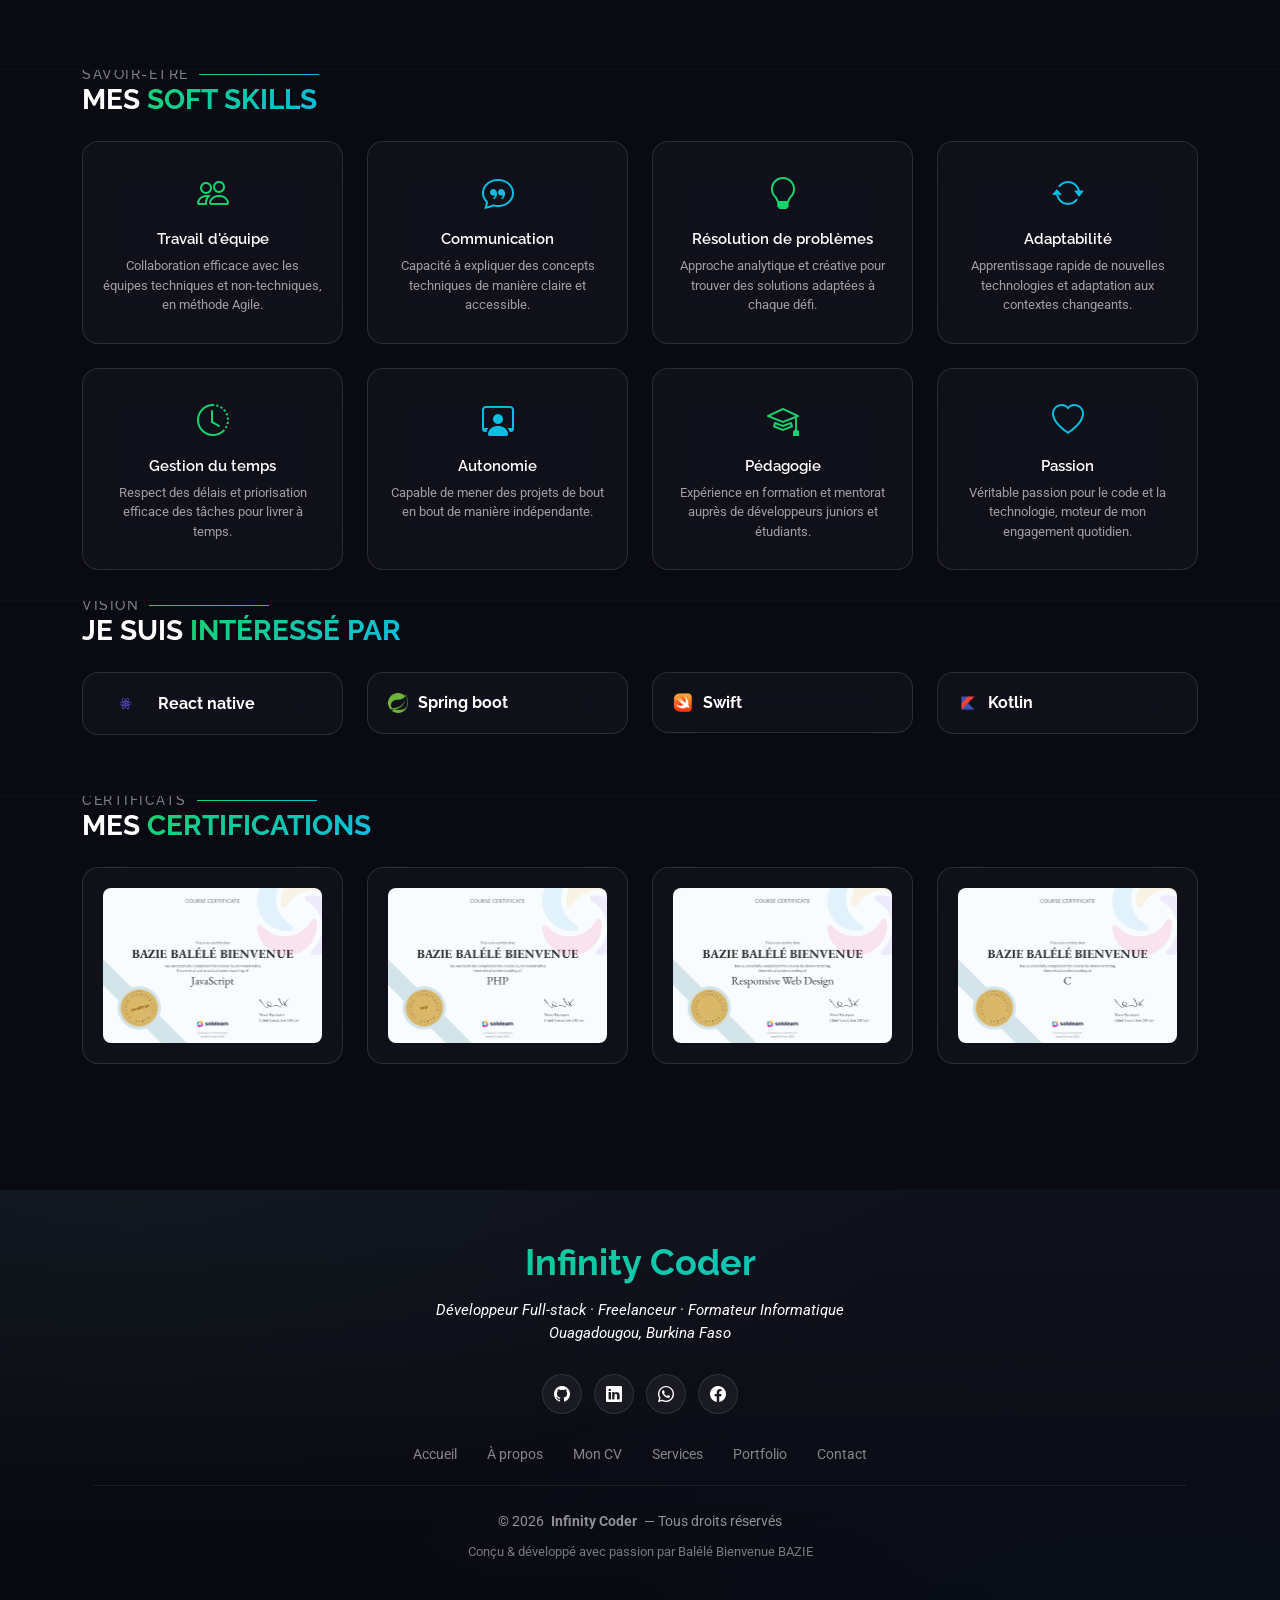
==== commit 887ea4bb: "Améliorations UX : performance, accessibilité et navigation mobile Performance - Allègement des poli" ====
--- a/about.html
+++ b/about.html
@@ -20,7 +20,7 @@
   <link href="https://fonts.googleapis.com" rel="preconnect">
   <link href="https://fonts.gstatic.com" rel="preconnect" crossorigin>
   <link
-    href="https://fonts.googleapis.com/css2?family=Roboto:ital,wght@0,100;0,300;0,400;0,500;0,700;0,900;1,100;1,300;1,400;1,500;1,700;1,900&family=Poppins:ital,wght@0,100;0,200;0,300;0,400;0,500;0,600;0,700;0,800;0,900;1,100;1,200;1,300;1,400;1,500;1,600;1,700;1,800;1,900&family=Raleway:ital,wght@0,100;0,200;0,300;0,400;0,500;0,600;0,700;0,800;0,900;1,100;1,200;1,300;1,400;1,500;1,600;1,700;1,800;1,900&display=swap"
+    href="https://fonts.googleapis.com/css2?family=Poppins:wght@400;500;600;700&family=Raleway:wght@600;700;800;900&family=Roboto:wght@400;500;700&display=swap"
     rel="stylesheet">
 
   <!-- Vendor CSS Files -->
@@ -43,12 +43,14 @@
 </head>
 
 <body class="about-page">
+
+  <a href="#main" class="skip-link">Aller au contenu</a>
   <header id="header" class="header d-flex align-items-center fixed-top">
     <div class="container-fluid container-xl position-relative d-flex align-items-center justify-content-between">
       <a href="index.html" class="logo d-flex align-items-center">
         <!-- Uncomment the line below if you also wish to use an image logo -->
         <!-- <img src="assets/img/logo.png" alt=""> -->
-        <img src="assets/img/logo_infinity.png" alt="">
+        <img src="assets/img/logo_infinity.png" alt="Logo Infinity Coder — Balélé Bienvenue BAZIE">
       </a>
       <nav id="navmenu" class="navmenu">
         <ul>
@@ -59,11 +61,11 @@
           <li><a href="portfolio.html">Portfolio</a></li>
           <li><a href="contact.html">Contact</a></li>
         </ul>
-        <i class="mobile-nav-toggle d-xl-none bi bi-list"></i>
+        <i class="mobile-nav-toggle d-xl-none bi bi-list" role="button" tabindex="0" aria-label="Ouvrir le menu de navigation" aria-expanded="false" aria-controls="navmenu"></i>
       </nav>
     </div>
   </header>
-  <main class="main">
+  <main class="main" id="main">
     <!-- Page Title -->
     <div class="page-title" data-aos="fade">
       <div class="heading">
@@ -428,10 +430,10 @@
       <h3 class="sitename">Infinity Coder</h3>
       <p>Développeur Full-stack · Freelanceur · Formateur Informatique<br>Ouagadougou, Burkina Faso</p>
       <div class="social-links d-flex justify-content-center">
-        <a href="https://github.com/bazieBienvenue" target="_blank" title="GitHub"><i class="bi bi-github"></i></a>
-        <a href="https://www.linkedin.com/in/balele-bienvenue-bazie" target="_blank" title="LinkedIn"><i class="bi bi-linkedin"></i></a>
-        <a href="https://wa.me/22654738460" target="_blank" title="WhatsApp"><i class="bi bi-whatsapp"></i></a>
-        <a href="https://www.facebook.com/BAZIE.Balele.Bienvenue" target="_blank" title="Facebook"><i class="bi bi-facebook"></i></a>
+        <a href="https://github.com/bazieBienvenue" target="_blank" rel="noopener" title="GitHub"><i class="bi bi-github"></i></a>
+        <a href="https://www.linkedin.com/in/balele-bienvenue-bazie" target="_blank" rel="noopener" title="LinkedIn"><i class="bi bi-linkedin"></i></a>
+        <a href="https://wa.me/22654738460" target="_blank" rel="noopener" title="WhatsApp"><i class="bi bi-whatsapp"></i></a>
+        <a href="https://www.facebook.com/BAZIE.Balele.Bienvenue" target="_blank" rel="noopener" title="Facebook"><i class="bi bi-facebook"></i></a>
       </div>
       <div class="footer-links">
         <a href="index.html">Accueil</a>
@@ -495,7 +497,7 @@
   </script>
 
   <!-- WhatsApp Floating Button -->
-  <a href="https://wa.me/22654738460" class="whatsapp-float" target="_blank" title="Contactez-moi sur WhatsApp">
+  <a href="https://wa.me/22654738460" class="whatsapp-float" target="_blank" rel="noopener" title="Contactez-moi sur WhatsApp">
     <i class="bi bi-whatsapp"></i>
   </a>
 
--- a/assets/css/main.css
+++ b/assets/css/main.css
@@ -937,6 +937,7 @@
   z-index: 3;
 }
 
+.hero h1,
 .hero h2 {
   margin: 0;
   font-size: 72px;
@@ -990,6 +991,7 @@
 }
 
 @media (max-width: 768px) {
+  .hero h1,
   .hero h2 {
     font-size: 38px;
   }
@@ -2976,6 +2978,7 @@
 # Responsive improvements
 --------------------------------------------------------------*/
 @media (max-width: 576px) {
+  .hero h1,
   .hero h2 {
     font-size: 32px;
   }
@@ -3155,4 +3158,106 @@
 @keyframes pageIn {
   0% { opacity: 0; transform: translateY(15px); }
   100% { opacity: 1; transform: translateY(0); }
+}
+
+/*--------------------------------------------------------------
+# Accessibilité — Focus clavier visible
+--------------------------------------------------------------*/
+a:focus-visible,
+button:focus-visible,
+.cta-btn:focus-visible,
+.view-all-btn:focus-visible,
+.navmenu a:focus-visible,
+.mobile-nav-toggle:focus-visible,
+.scroll-top:focus-visible,
+.whatsapp-float:focus-visible,
+[role="button"]:focus-visible {
+  outline: 3px solid var(--accent-color);
+  outline-offset: 3px;
+  border-radius: 6px;
+}
+
+/* Lien d'évitement clavier — masqué jusqu'au focus */
+.skip-link {
+  position: absolute;
+  left: 12px;
+  top: -60px;
+  z-index: 1000000;
+  background: var(--accent-color);
+  color: #000;
+  padding: 10px 18px;
+  border-radius: 8px;
+  font-weight: 700;
+  text-decoration: none;
+  transition: top 0.25s ease;
+}
+
+.skip-link:focus {
+  top: 12px;
+  color: #000;
+}
+
+/*--------------------------------------------------------------
+# Micro-interactions
+--------------------------------------------------------------*/
+.partner-item,
+.testimonial-card,
+.tech-badge,
+.view-all-btn {
+  transition: var(--transition-smooth);
+}
+
+.partner-item:hover {
+  transform: translateY(-6px);
+  border-color: rgba(24, 210, 110, 0.35) !important;
+  box-shadow: 0 16px 32px rgba(0, 0, 0, 0.3), 0 0 24px rgba(24, 210, 110, 0.1);
+}
+
+.testimonial-card:hover {
+  transform: translateY(-6px);
+  border-color: rgba(24, 210, 110, 0.3) !important;
+  box-shadow: 0 16px 36px rgba(0, 0, 0, 0.35);
+}
+
+.tech-badge:hover {
+  transform: translateY(-3px);
+  border-color: rgba(24, 210, 110, 0.4);
+  box-shadow: var(--accent-glow);
+}
+
+/* Boutons Google Play / démo — léger lift au survol */
+.project-body a[href]:not(.stretched-link):hover,
+.featured-project-details a[href^="http"]:hover {
+  transform: translateY(-2px);
+  filter: brightness(1.05);
+}
+
+.project-body a[href]:not(.stretched-link),
+.featured-project-details a[href^="http"] {
+  transition: transform 0.25s ease, filter 0.25s ease;
+}
+
+/* Retour tactile au clic */
+.cta-btn:active,
+.view-all-btn:active {
+  transform: translateY(1px) scale(0.99);
+}
+
+/*--------------------------------------------------------------
+# Respect de prefers-reduced-motion
+--------------------------------------------------------------*/
+@media (prefers-reduced-motion: reduce) {
+  *,
+  *::before,
+  *::after {
+    animation-duration: 0.001ms !important;
+    animation-iteration-count: 1 !important;
+    transition-duration: 0.001ms !important;
+    scroll-behavior: auto !important;
+  }
+
+  .hero-particles,
+  .scroll-progress {
+    display: none !important;
+  }
 }
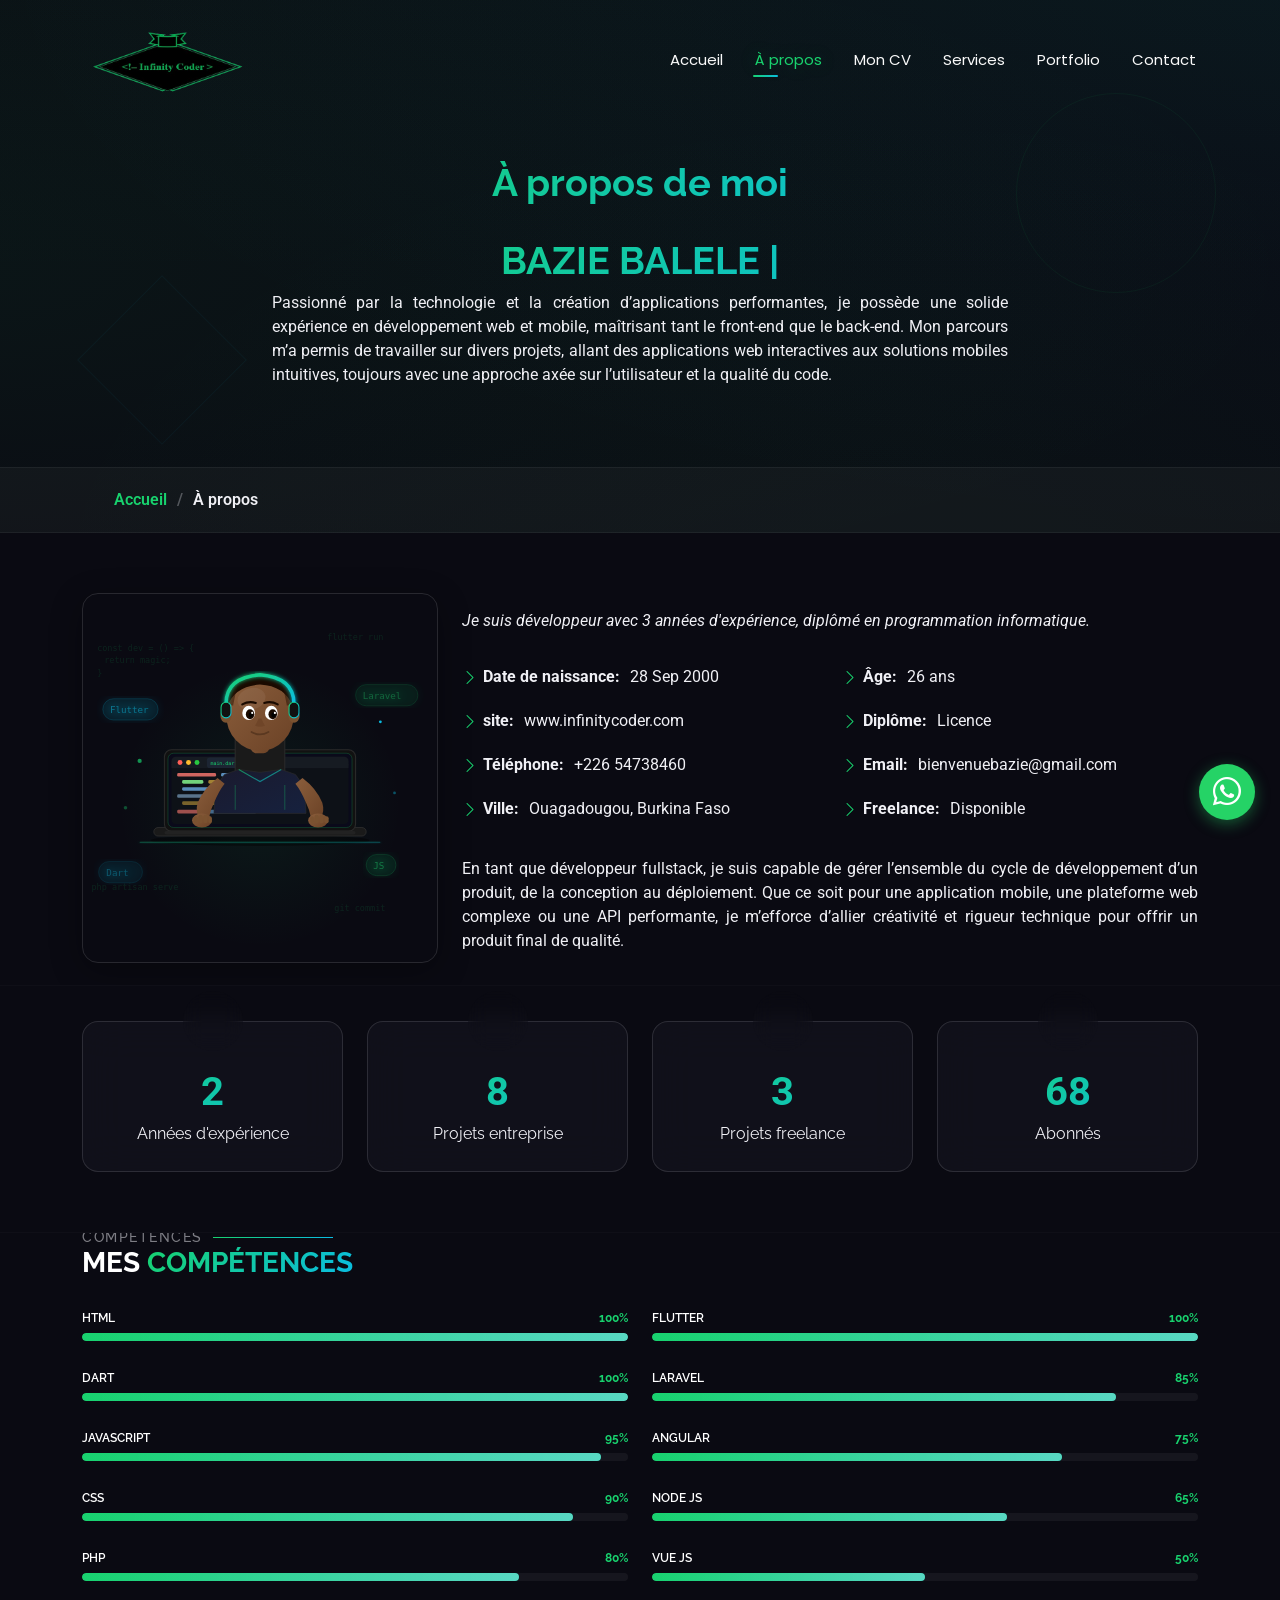
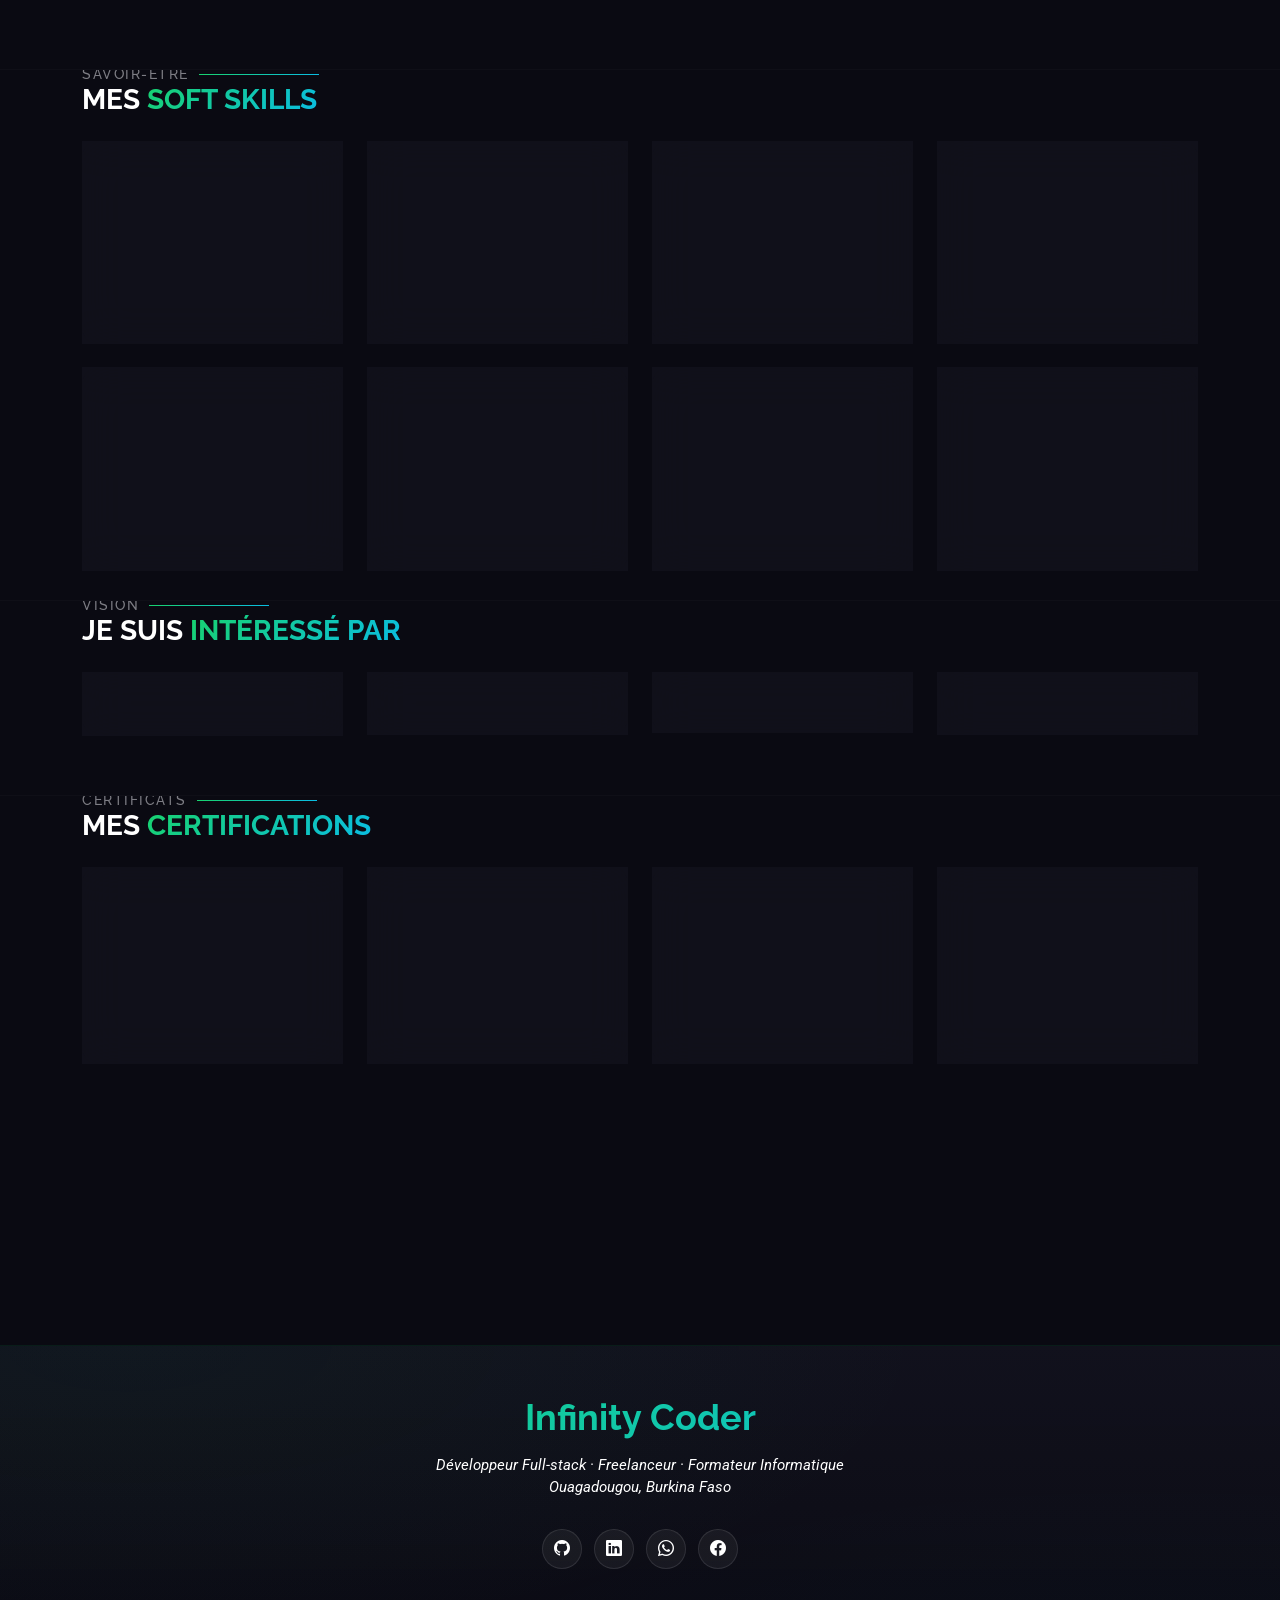
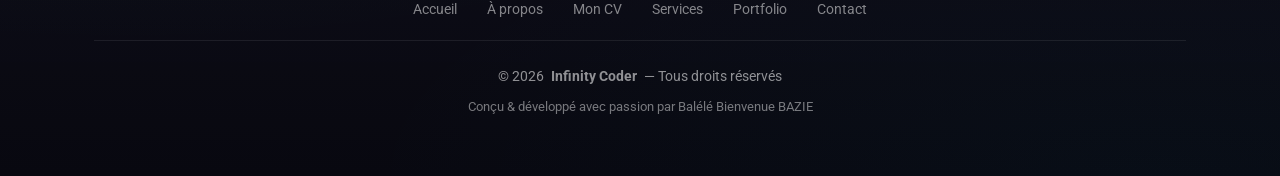
==== commit 8a834cf5: "UX : allègement images, dimensions <img> (anti-CLS) et cohérence des projets Performance - Suppressi" ====
--- a/about.html
+++ b/about.html
@@ -50,7 +50,7 @@
       <a href="index.html" class="logo d-flex align-items-center">
         <!-- Uncomment the line below if you also wish to use an image logo -->
         <!-- <img src="assets/img/logo.png" alt=""> -->
-        <img src="assets/img/logo_infinity.png" alt="Logo Infinity Coder — Balélé Bienvenue BAZIE">
+        <img src="assets/img/logo_infinity.png" width="465" height="256" alt="Logo Infinity Coder — Balélé Bienvenue BAZIE">
       </a>
       <nav id="navmenu" class="navmenu">
         <ul>
@@ -345,27 +345,27 @@
         <div class="row gy-4">
           <div class="col-lg-3 col-md-4" data-aos="fade-up" data-aos-delay="100">
             <div class="features-item">
-              <img src="assets/img/reactnative.png" alt="" class="img-fluid" style="width: 55px; padding-right: 10px;">
+              <img src="assets/img/reactnative.png" width="600" height="283" alt="" class="img-fluid" style="width: 55px; padding-right: 10px;">
               <h3><a href="" class="stretched-link">React native</a></h3>
             </div>
           </div><!-- End Feature Item -->
           <div class="col-lg-3 col-md-4" data-aos="fade-up" data-aos-delay="200">
             <div class="features-item">
-              <img src="assets/img/Springboot.png" alt="" class="img-fluid" style="width: 30px; padding-right: 10px;">
+              <img src="assets/img/Springboot.png" width="800" height="800" alt="" class="img-fluid" style="width: 30px; padding-right: 10px;">
               <h3><a href="" class="stretched-link">Spring boot</a></h3>
             </div>
           </div><!-- End Feature Item -->
 
           <div class="col-lg-3 col-md-4" data-aos="fade-up" data-aos-delay="300">
             <div class="features-item">
-              <img src="assets/img/switf.png" alt="" class="img-fluid" style="width: 30px; padding-right: 10px;">
+              <img src="assets/img/switf.png" width="848" height="790" alt="" class="img-fluid" style="width: 30px; padding-right: 10px;">
               <h3><a href="" class="stretched-link">Swift</a></h3>
             </div>
           </div><!-- End Feature Item -->
 
           <div class="col-lg-3 col-md-4" data-aos="fade-up" data-aos-delay="200">
             <div class="features-item">
-              <img src="assets/img/kotlin.png" alt="" class="img-fluid" style="width: 30px; padding-right: 10px;">
+              <img src="assets/img/kotlin.png" width="360" height="360" alt="" class="img-fluid" style="width: 30px; padding-right: 10px;">
               <h3><a href="" class="stretched-link">Kotlin</a></h3>
             </div>
           </div><!-- End Feature Item -->
@@ -383,41 +383,41 @@
         <div class="row gy-4">
           <div class="col-lg-3 col-md-4" data-aos="fade-up" data-aos-delay="100">
             <div class="features-item">
-              <img src="assets/img/javascript.png" alt="" class="img-fluid" loading="lazy">
+              <img src="assets/img/javascript.png" width="1754" height="1238" alt="" class="img-fluid" loading="lazy">
             </div>
           </div><!-- End Feature Item -->
           <div class="col-lg-3 col-md-4" data-aos="fade-up" data-aos-delay="200">
             <div class="features-item">
-              <img src="assets/img/php.png" alt="" class="img-fluid" loading="lazy">
+              <img src="assets/img/php.png" width="1754" height="1238" alt="" class="img-fluid" loading="lazy">
             </div>
           </div><!-- End Feature Item -->
 
           <div class="col-lg-3 col-md-4" data-aos="fade-up" data-aos-delay="300">
             <div class="features-item">
-              <img src="assets/img/rescon.png" alt="" class="img-fluid" loading="lazy">
+              <img src="assets/img/rescon.png" width="1754" height="1238" alt="" class="img-fluid" loading="lazy">
             </div>
           </div><!-- End Feature Item -->
 
           <div class="col-lg-3 col-md-4" data-aos="fade-up" data-aos-delay="200">
             <div class="features-item">
-              <img src="assets/img/c.png" alt="" class="img-fluid" loading="lazy">
+              <img src="assets/img/c.png" width="1754" height="1238" alt="" class="img-fluid" loading="lazy">
             </div>
           </div><!-- End Feature Item -->
 
           <div class="col-lg-3 col-md-4" data-aos="fade-up" data-aos-delay="300">
             <div class="features-item">
-              <img src="assets/img/html.png" alt="" class="img-fluid" loading="lazy">
+              <img src="assets/img/html.png" width="1754" height="1238" alt="" class="img-fluid" loading="lazy">
             </div>
           </div><!-- End Feature Item -->
 
           <div class="col-lg-3 col-md-4" data-aos="fade-up" data-aos-delay="200">
             <div class="features-item">
-              <img src="assets/img/css.png" alt="" class="img-fluid" loading="lazy">
+              <img src="assets/img/css.png" width="1754" height="1238" alt="" class="img-fluid" loading="lazy">
             </div>
           </div><!-- End Feature Item -->
           <div class="col-lg-3 col-md-4" data-aos="fade-up" data-aos-delay="200">
             <div class="features-item">
-              <img src="assets/img/reactredux.png" alt="" class="img-fluid" loading="lazy">
+              <img src="assets/img/reactredux.png" width="1754" height="1238" alt="" class="img-fluid" loading="lazy">
             </div>
           </div><!-- End Feature Item -->
         </div>
--- a/assets/css/main.css
+++ b/assets/css/main.css
@@ -3260,4 +3260,33 @@
   .scroll-progress {
     display: none !important;
   }
+}
+
+/*--------------------------------------------------------------
+# Bouton projet réutilisable (app store / démo)
+--------------------------------------------------------------*/
+.project-link-btn {
+  display: inline-flex;
+  align-items: center;
+  gap: 8px;
+  padding: 10px 24px;
+  background: var(--accent-gradient);
+  color: #000;
+  border-radius: 50px;
+  font-weight: 600;
+  font-size: 14px;
+  text-decoration: none;
+  box-shadow: 0 4px 15px rgba(24, 210, 110, 0.3);
+  transition: transform 0.25s ease, filter 0.25s ease, box-shadow 0.25s ease;
+}
+
+.project-link-btn:hover {
+  transform: translateY(-2px);
+  filter: brightness(1.05);
+  color: #000;
+  box-shadow: 0 6px 22px rgba(24, 210, 110, 0.4);
+}
+
+.project-link-btn i {
+  font-size: 1.05em;
 }
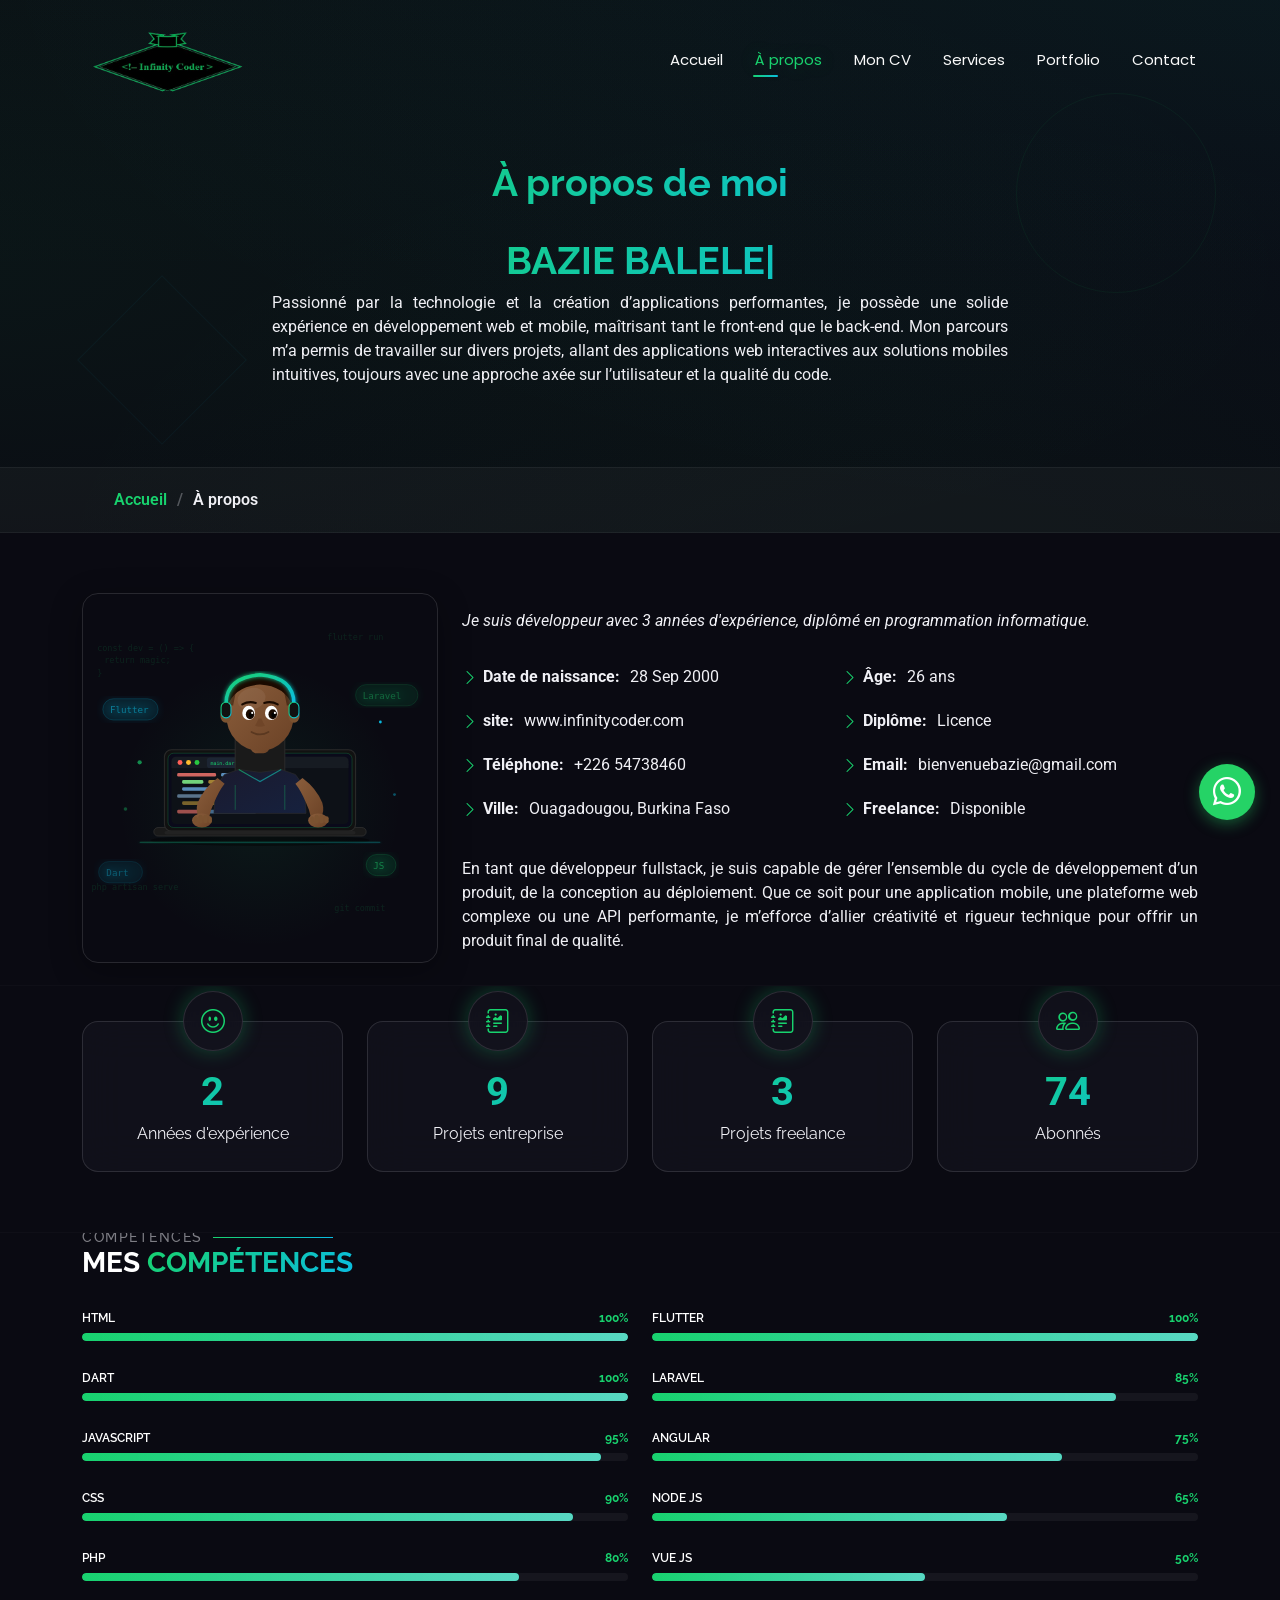
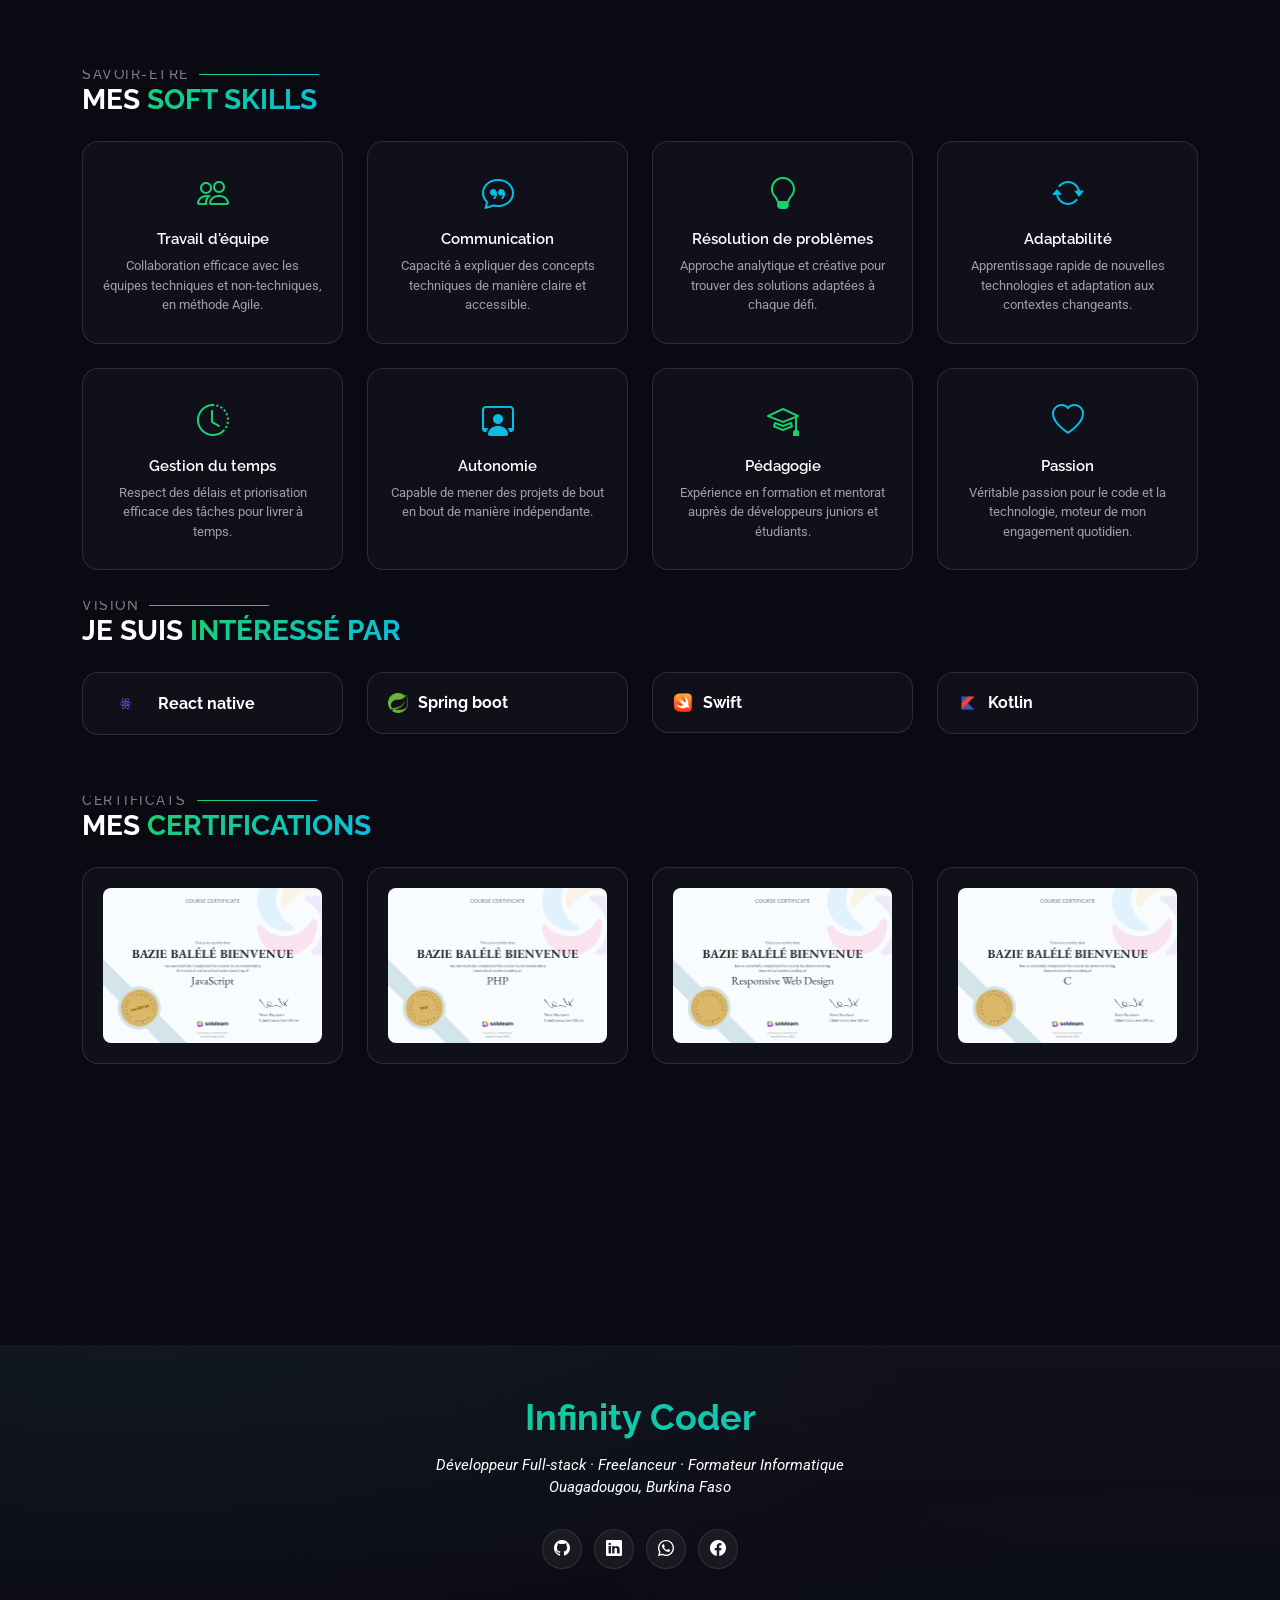
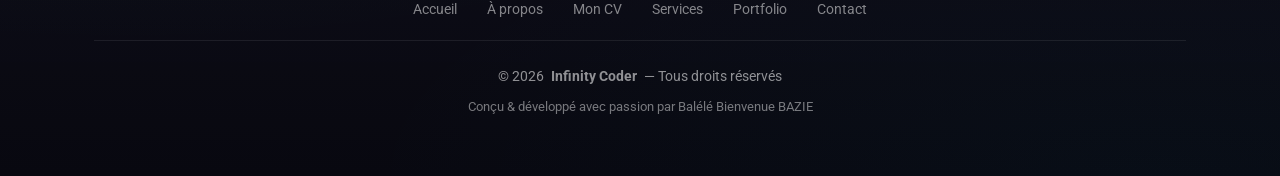
==== commit 454c43f8: "Ajout du projet SUGUBA-Fonafor et réorganisation du portfolio Nouveau projet SUGUBA : plateforme 3-e" ====
--- a/about.html
+++ b/about.html
@@ -155,7 +155,7 @@
           <div class="col-lg-3 col-md-6 d-flex flex-column align-items-center">
             <i class="bi bi-journal-richtext"></i>
             <div class="stats-item">
-              <span data-purecounter-start="0" data-purecounter-end="15" data-purecounter-duration="1"
+              <span data-purecounter-start="0" data-purecounter-end="16" data-purecounter-duration="1"
                 class="purecounter"></span>
               <p>Projets entreprise</p>
             </div>
